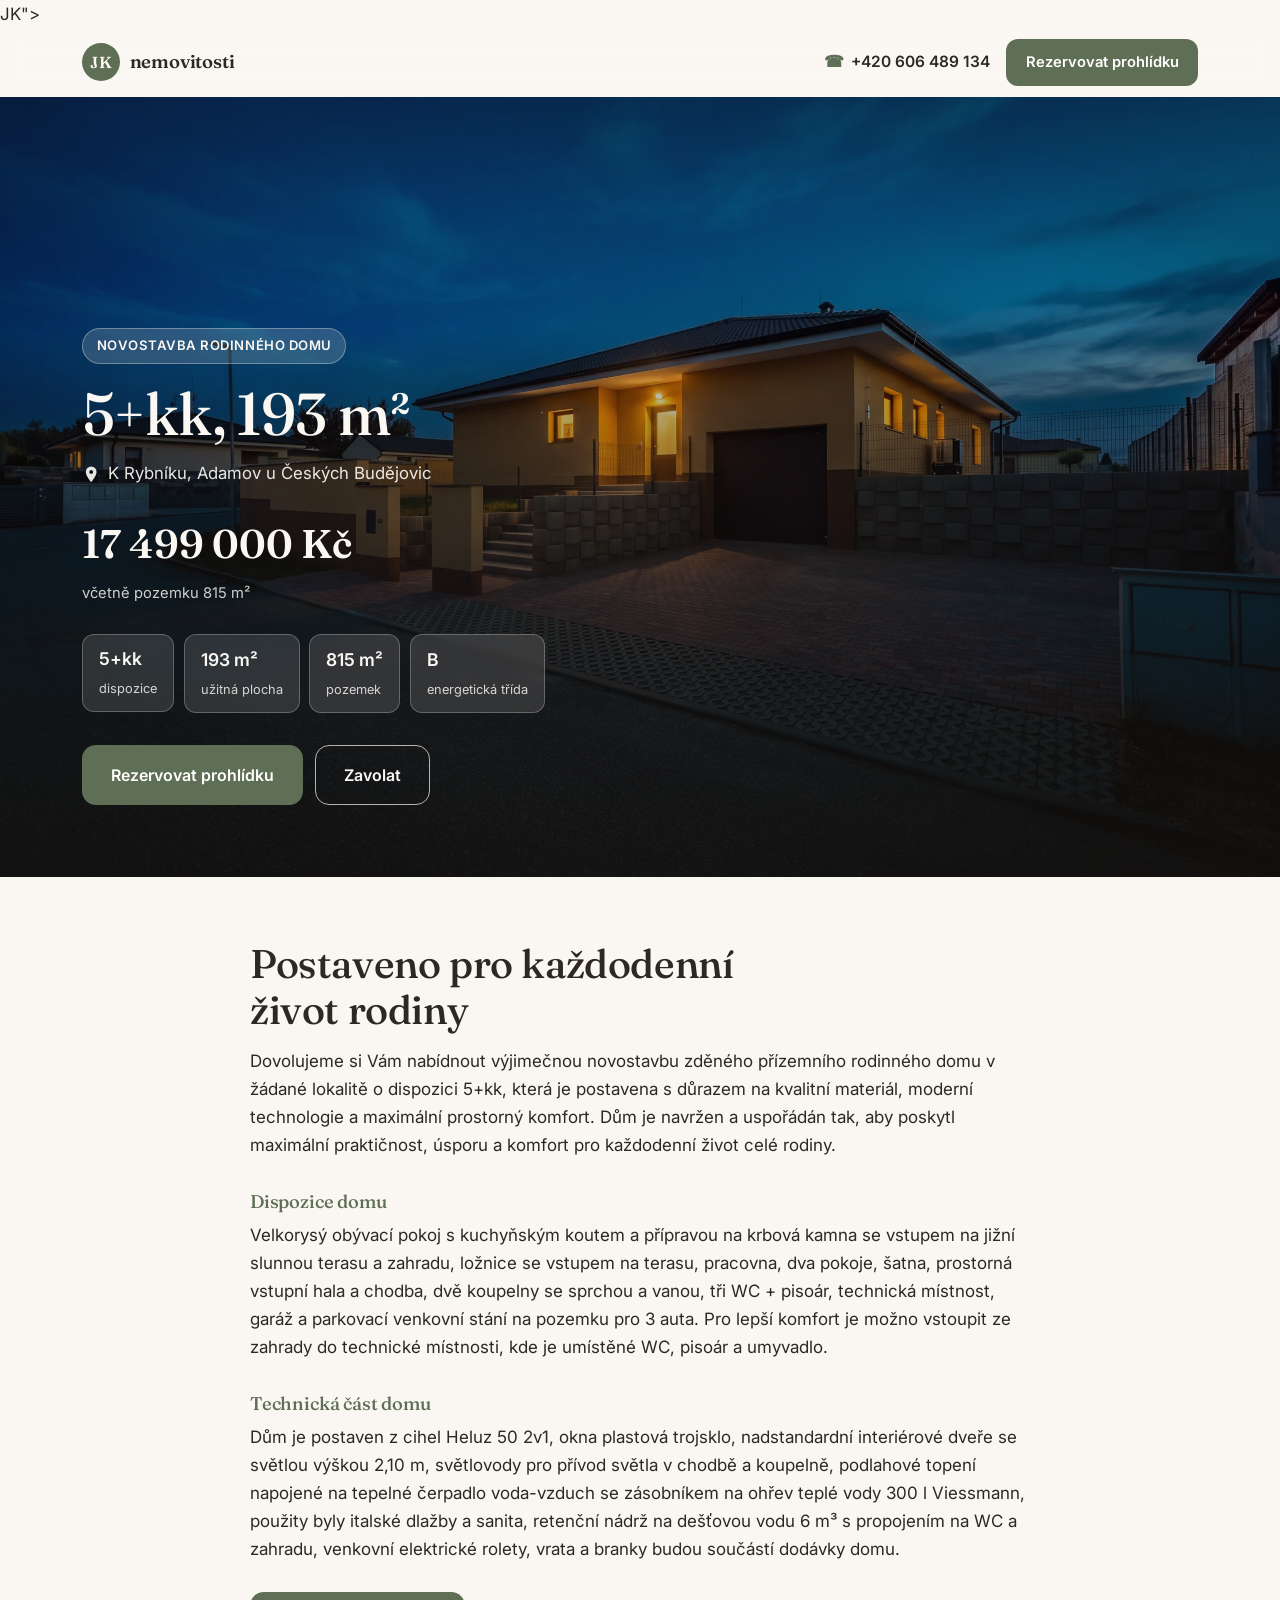
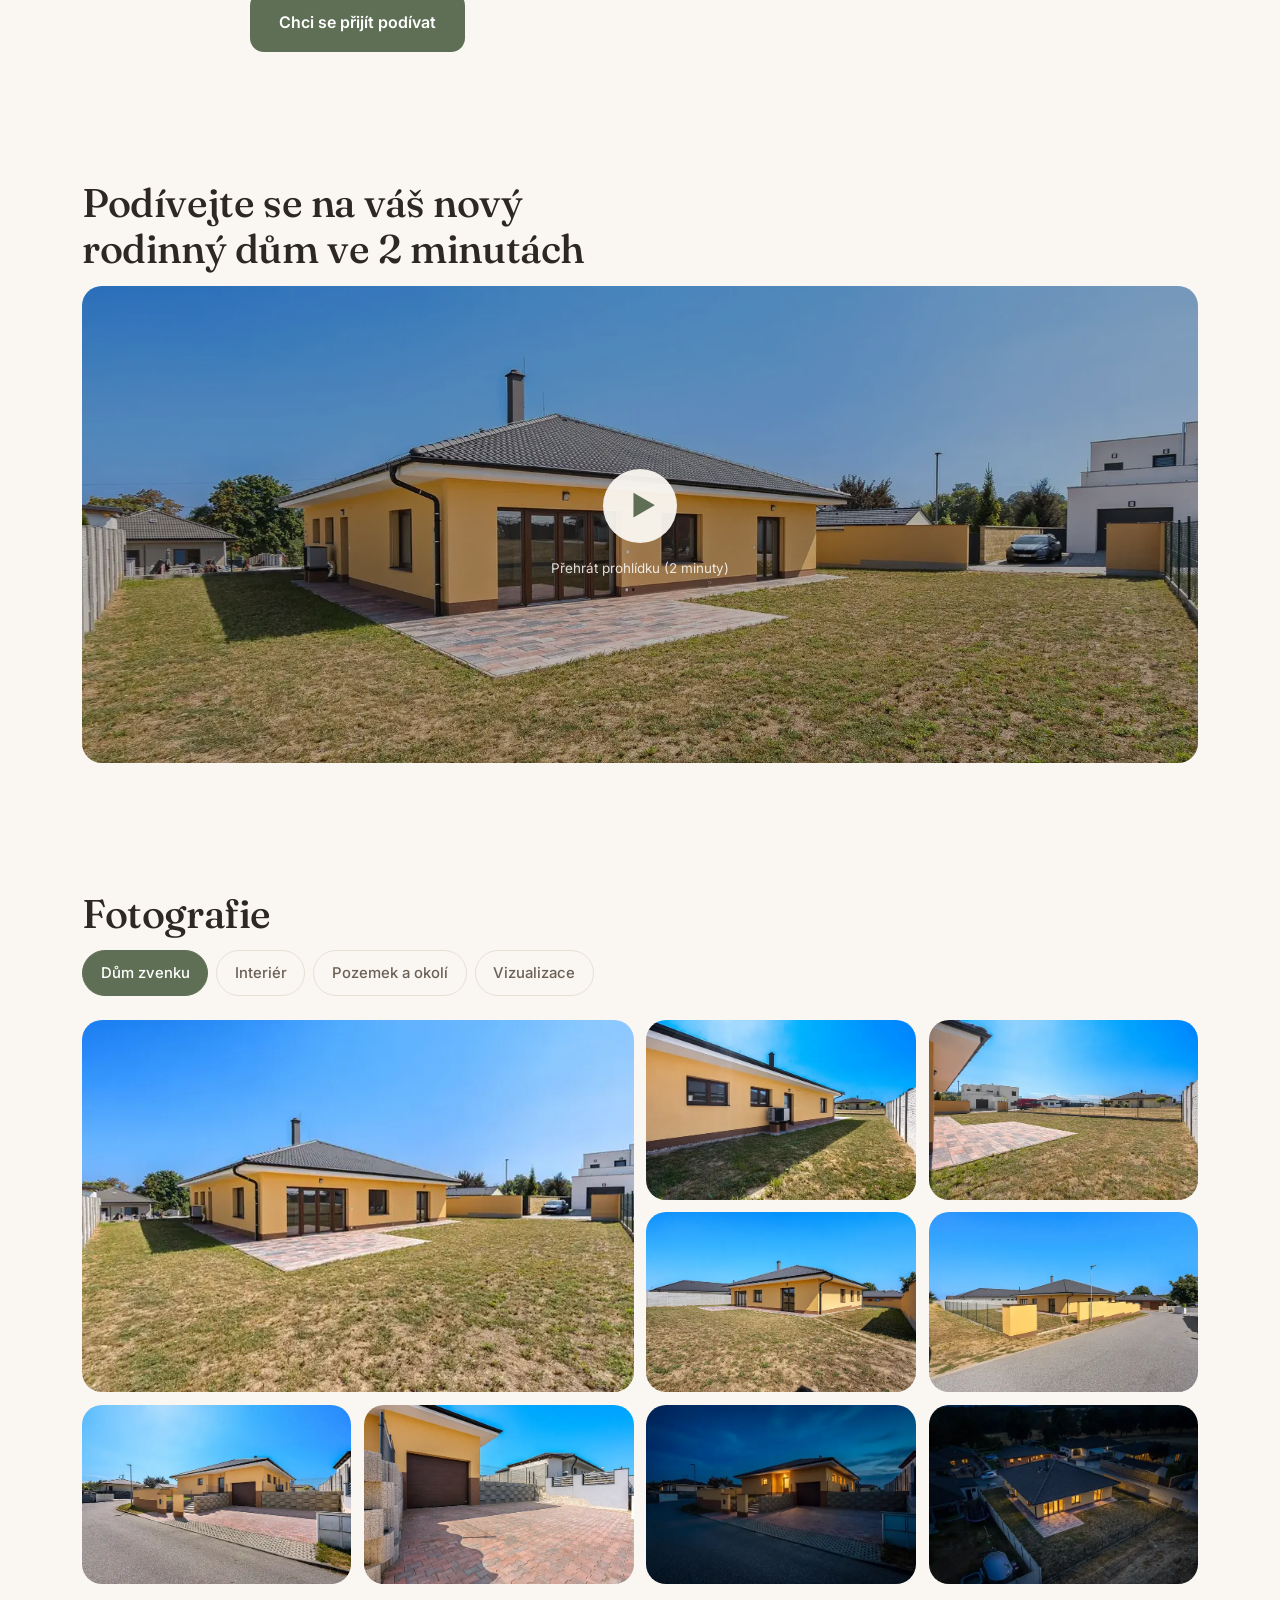
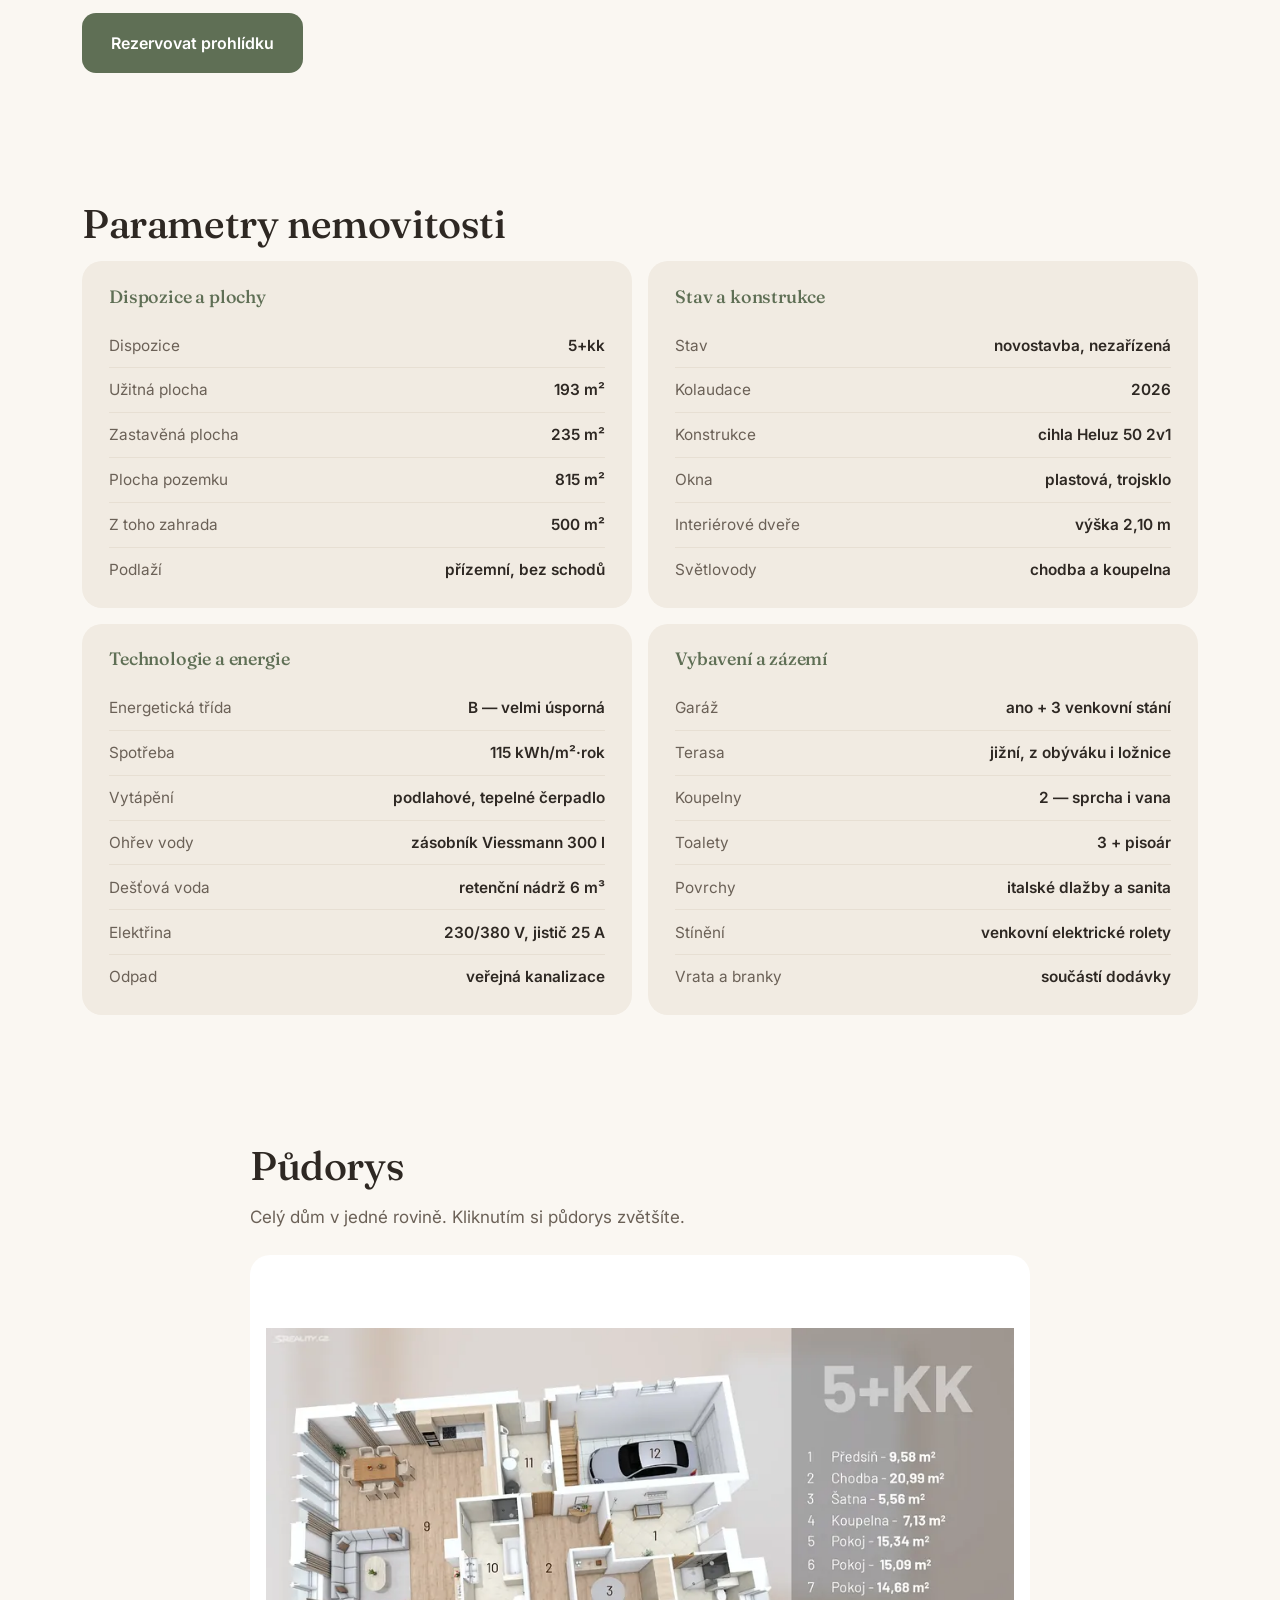
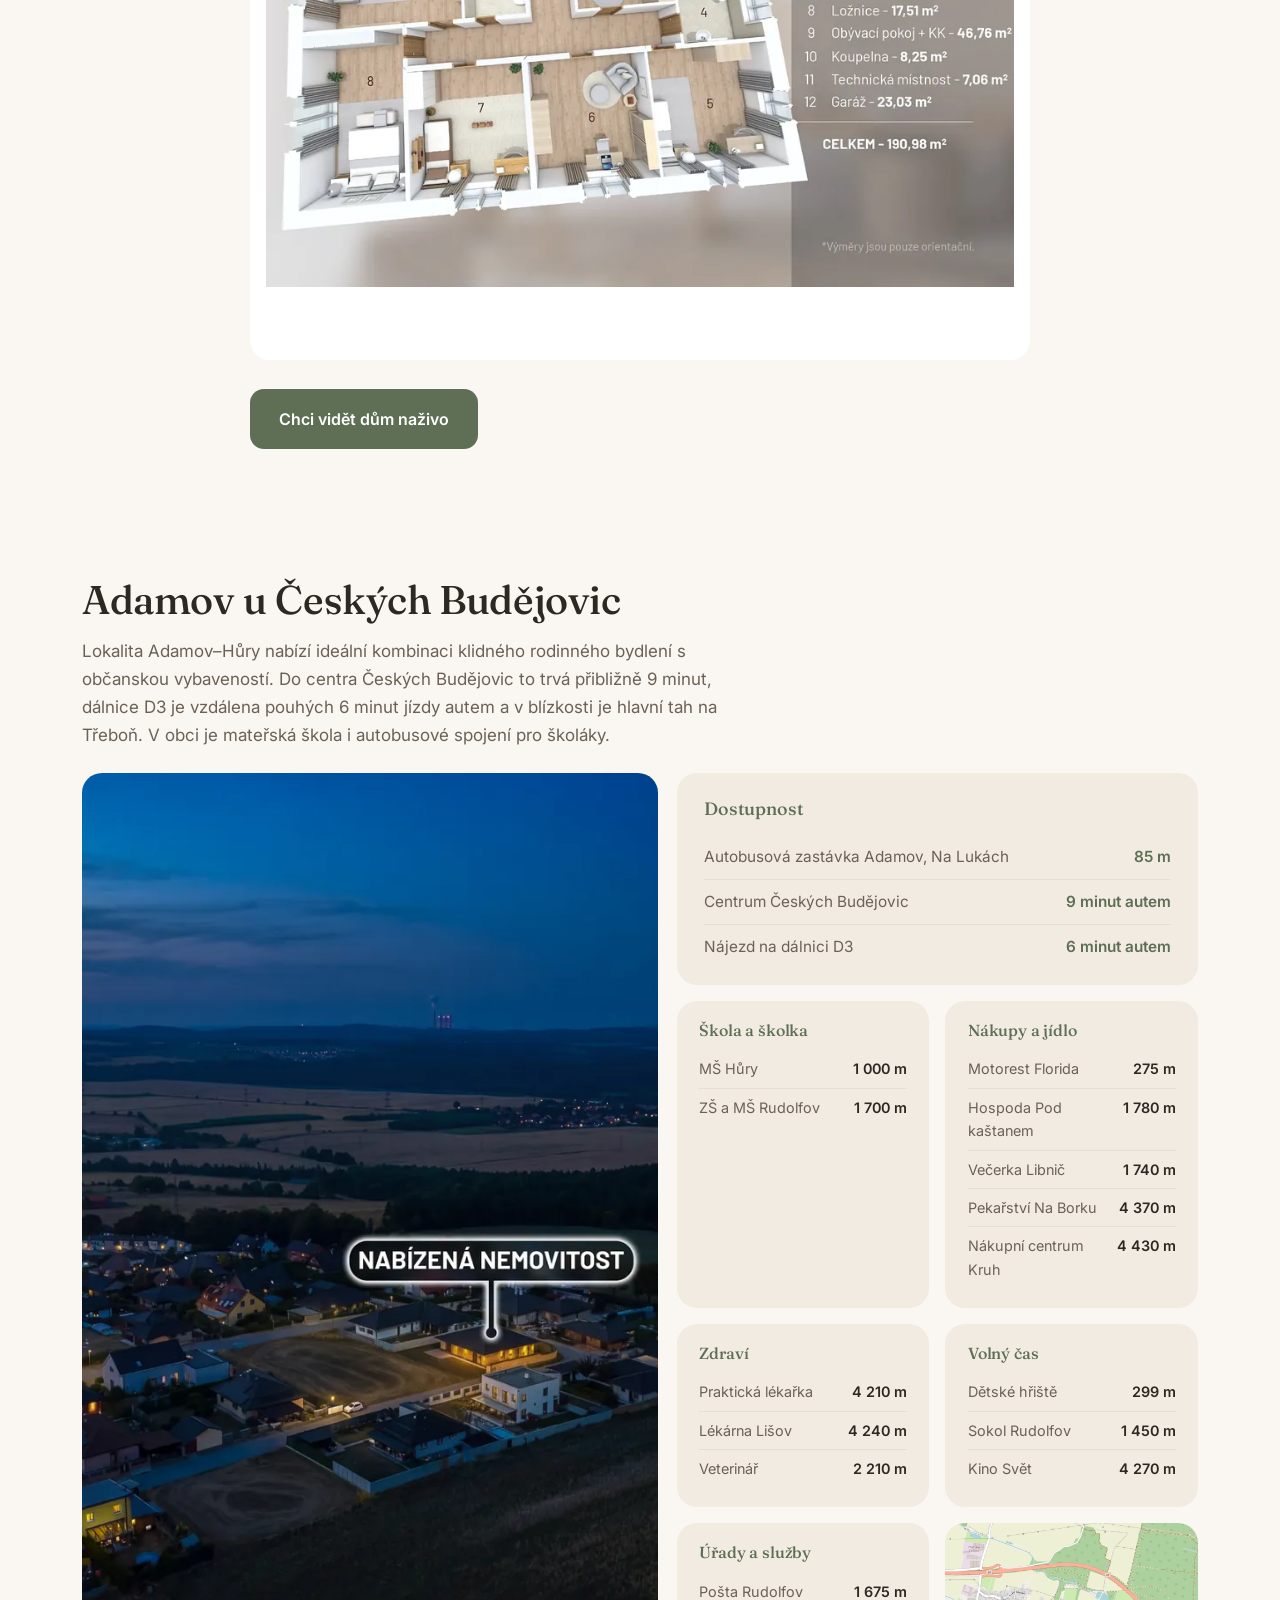
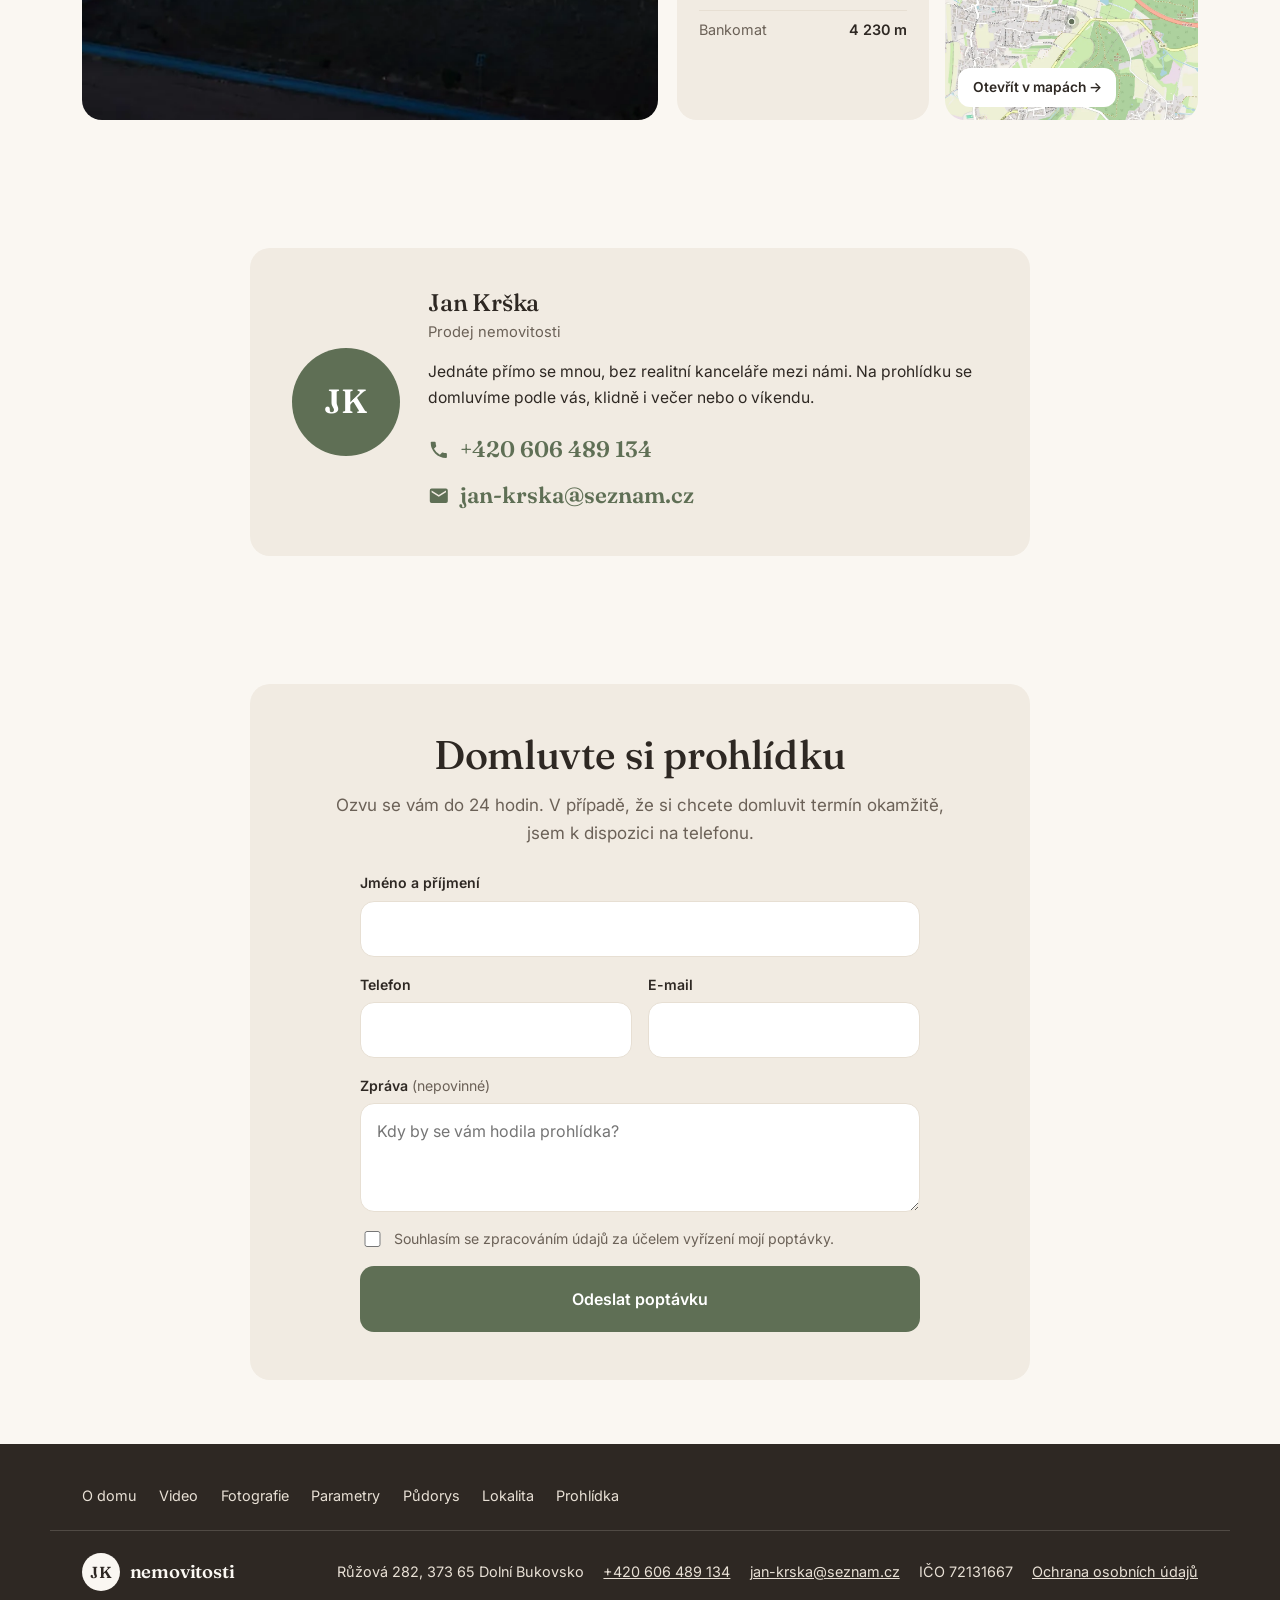
==== index.html @ dd2df8ac "add SEO basics: robots, sitemap, meta tags, structured data - robots.txt and generated sitemap.xml (" ====
<!DOCTYPE html>
<html lang="cs">
<head>
<meta charset="utf-8">
<meta name="viewport" content="width=device-width, initial-scale=1">
<title>Novostavba 5+kk, 193 m² — Adamov u Českých Budějovic</title>
<meta name="description" content="Přízemní zděná novostavba 5+kk, 193 m², pozemek 815 m² s garáží a jižní terasou v Adamově u Českých Budějovic. Energetická třída B, cena 17 499 000 Kč.">
<link rel="canonical" href="https://jan-krska-adamov.vercel.app/">

<meta property="og:type" content="website">
<meta property="og:url" content="https://jan-krska-adamov.vercel.app/">
<meta property="og:title" content="Novostavba 5+kk, 193 m² — Adamov u Českých Budějovic">
<meta property="og:description" content="Přízemní zděná novostavba 5+kk, 193 m², pozemek 815 m² s garáží a jižní terasou v Adamově u Českých Budějovic. Energetická třída B, cena 17 499 000 Kč.">
<meta property="og:image" content="https://jan-krska-adamov.vercel.app/assets/dum-adamov-5kk-nahled-sdileni.jpg">
<meta property="og:image:width" content="1200">
<meta property="og:image:height" content="630">
<meta property="og:image:alt" content="Osvětlená novostavba přízemního rodinného domu v Adamově za soumraku">
<meta property="og:site_name" content="JK nemovitosti">
<meta property="og:locale" content="cs_CZ">

<meta name="twitter:card" content="summary_large_image">
<meta name="twitter:title" content="Novostavba 5+kk, 193 m² — Adamov u Českých Budějovic">
<meta name="twitter:description" content="Přízemní zděná novostavba 5+kk, 193 m², pozemek 815 m² s garáží a jižní terasou v Adamově u Českých Budějovic. Energetická třída B, cena 17 499 000 Kč.">
<meta name="twitter:image" content="https://jan-krska-adamov.vercel.app/assets/dum-adamov-5kk-nahled-sdileni.jpg">
<meta name="twitter:image:alt" content="Osvětlená novostavba přízemního rodinného domu v Adamově za soumraku">

<meta name="theme-color" content="#5F6F55">

<link rel="preconnect" href="https://fonts.googleapis.com">
<link rel="preconnect" href="https://fonts.gstatic.com" crossorigin>
<link href="https://fonts.googleapis.com/css2?family=Fraunces:opsz,wght@9..144,400;9..144,500;9..144,600&family=Inter:wght@400;500;600&display=swap" rel="stylesheet">
<link rel="stylesheet" href="css/style.css">
<link rel="preload" as="image" href="assets/fotky/dum-adamov-5kk-hero.webp" fetchpriority="high">
<link rel="icon" href="data:image/svg+xml,<svg xmlns='http://www.w3.org/2000/svg' viewBox='0 0 100 100'><circle cx='50' cy='50' r='50' fill='%235F6F55'/><text x='50' y='68' text-anchor='middle' font-family='Georgia,serif' font-weight='600' font-size='46' fill='%23FAF7F2'>JK</text></svg>">
<link rel="apple-touch-icon" href="assets/apple-touch-icon.png">

<script type="application/ld+json">
{
  "@context": "https://schema.org",
  "@graph": [
    {
      "@type": "Organization",
      "@id": "https://jan-krska-adamov.vercel.app/#organizace",
      "name": "JK nemovitosti",
      "url": "https://jan-krska-adamov.vercel.app/",
      "telephone": "+420606489134",
      "email": "jan-krska@seznam.cz",
      "identifier": "72131667",
      "founder": { "@type": "Person", "name": "Jan Krška" },
      "address": {
        "@type": "PostalAddress",
        "streetAddress": "Růžová 282",
        "postalCode": "373 65",
        "addressLocality": "Dolní Bukovsko",
        "addressCountry": "CZ"
      }
    },
    {
      "@type": "WebSite",
      "@id": "https://jan-krska-adamov.vercel.app/#web",
      "name": "JK nemovitosti",
      "url": "https://jan-krska-adamov.vercel.app/",
      "inLanguage": "cs",
      "publisher": { "@id": "https://jan-krska-adamov.vercel.app/#organizace" }
    },
    {
      "@type": "RealEstateListing",
      "@id": "https://jan-krska-adamov.vercel.app/#nabidka",
      "url": "https://jan-krska-adamov.vercel.app/",
      "name": "Novostavba rodinného domu 5+kk, 193 m², Adamov u Českých Budějovic",
      "description": "Přízemní zděná novostavba 5+kk s garáží, jižní terasou a pozemkem 815 m². Energetická třída B, kolaudace 2026.",
      "datePosted": "2026-08-27",
      "inLanguage": "cs",
      "image": "https://jan-krska-adamov.vercel.app/assets/dum-adamov-5kk-nahled-sdileni.jpg",
      "provider": { "@id": "https://jan-krska-adamov.vercel.app/#organizace" },
      "offers": {
        "@type": "Offer",
        "price": "17499000",
        "priceCurrency": "CZK",
        "availability": "https://schema.org/InStock",
        "seller": { "@id": "https://jan-krska-adamov.vercel.app/#organizace" }
      },
      "about": {
        "@type": "SingleFamilyResidence",
        "name": "Novostavba rodinného domu 5+kk",
        "numberOfRooms": 5,
        "numberOfBathroomsTotal": 2,
        "numberOfFullBathrooms": 2,
        "yearBuilt": "2026",
        "floorSize": { "@type": "QuantitativeValue", "value": 193, "unitCode": "MTK" },
        "lotSize": { "@type": "QuantitativeValue", "value": 815, "unitCode": "MTK" },
        "address": {
          "@type": "PostalAddress",
          "streetAddress": "K Rybníku",
          "addressLocality": "Adamov",
          "addressRegion": "Jihočeský kraj",
          "addressCountry": "CZ"
        },
        "geo": { "@type": "GeoCoordinates", "latitude": 49.00504, "longitude": 14.55418 },
        "amenityFeature": [
          { "@type": "LocationFeatureSpecification", "name": "Garáž", "value": true },
          { "@type": "LocationFeatureSpecification", "name": "Terasa", "value": true },
          { "@type": "LocationFeatureSpecification", "name": "Tepelné čerpadlo", "value": true }
        ]
      }
    }
  ]
}
</script>
<circle cx='50' cy='50' r='50' fill='%235F6F55'/><text x='50' y='68' text-anchor='middle' font-family='Georgia,serif' font-weight='600' font-size='46' fill='%23FAF7F2'>JK</text></svg>">
</head>

<body>

<!-- ============ HLAVIČKA ============ -->
<header class="hlavicka" id="hlavicka">
  <div class="obal hlavicka__obal">
    <span class="znacka" data-znacka></span>
    <nav class="hlavicka__akce">
      <a class="tel-odkaz" data-tel-href><span class="tel-odkaz__ikona" aria-hidden="true">☎</span><span data-tel-text></span></a>
      <a class="tlacitko tlacitko--hlavni tlacitko--male" href="#poptavka">Rezervovat prohlídku</a>
    </nav>
  </div>
</header>

<main>

<!-- ============ ÚVODNÍ BLOK ============ -->
<section class="hero">
  <img class="hero__foto" src="assets/fotky/dum-adamov-5kk-hero.webp" alt="" width="2400" height="1610" fetchpriority="high" decoding="async">
  <div class="hero__zaves"></div>
  <div class="obal hero__obsah">
    <p class="hero__stitek" data-hero-typ></p>
    <h1 class="hero__nadpis"><span data-hero-nadpis></span></h1>
    <p class="hero__lokalita">
      <svg class="hero__spendlik" viewBox="0 0 24 24" aria-hidden="true">
        <path fill="currentColor" d="M12 2a7 7 0 00-7 7c0 5.2 6.3 12.4 6.6 12.7a.5.5 0 00.8 0C12.7 21.4 19 14.2 19 9a7 7 0 00-7-7zm0 9.5A2.5 2.5 0 1112 6.5a2.5 2.5 0 010 5z"/>
      </svg>
      <span data-hero-lokalita></span>
    </p>
    <p class="hero__cena"><span data-hero-cena></span><small data-hero-cena-pozn></small></p>
    <ul class="hero__body" data-hero-zvyrazneni></ul>
    <div class="hero__tlacitka">
      <a class="tlacitko tlacitko--hlavni" href="#poptavka">Rezervovat prohlídku</a>
      <a class="tlacitko tlacitko--obrys" data-tel-href>Zavolat</a>
    </div>
  </div>
</section>

<!-- ============ ÚVODNÍ TEXT ============ -->
<section class="sekce sekce--uzka" id="o-domu">
  <h2 class="nadpis" data-uvod-nadpis></h2>
  <div class="text" data-uvod-text></div>
  <div class="vyzva"><a class="tlacitko tlacitko--hlavni" href="#poptavka">Chci se přijít podívat</a></div>
</section>

<!-- ============ VIDEO ============ -->
<section class="sekce" id="video">
  <h2 class="nadpis" data-video-nadpis></h2>
  <p class="podnadpis" data-video-popis></p>
  <div class="video" data-video></div>
</section>

<!-- ============ GALERIE ============ -->
<section class="sekce" id="galerie">
  <h2 class="nadpis">Fotografie</h2>
  <div class="zalozky" role="tablist" data-zalozky></div>
  <p class="upozorneni" data-galerie-upozorneni hidden></p>
  <div class="mrizka" data-mrizka></div>
  <div class="vyzva"><a class="tlacitko tlacitko--hlavni" href="#poptavka">Rezervovat prohlídku</a></div>
</section>

<!-- ============ PARAMETRY ============ -->
<section class="sekce" id="parametry">
  <h2 class="nadpis">Parametry nemovitosti</h2>
  <div class="parametry" data-parametry></div>
</section>

<!-- ============ PŮDORYS ============ -->
<section class="sekce sekce--uzka" id="pudorys">
  <h2 class="nadpis">Půdorys</h2>
  <p class="podnadpis" data-pudorys-popis></p>
  <div data-pudorys></div>
  <div class="vyzva"><a class="tlacitko tlacitko--hlavni" href="#poptavka">Chci vidět dům naživo</a></div>
</section>

<!-- ============ LOKALITA ============ -->
<section class="sekce" id="lokalita">
  <h2 class="nadpis" data-lokalita-nadpis></h2>
  <p class="podnadpis" data-lokalita-uvod></p>
  <div class="lokalita">
    <div class="lokalita__mapa" data-lokalita-mapa></div>
    <div class="lokalita__data">
      <div class="karta karta--doprava">
        <h3 class="karta__nadpis">Dostupnost</h3>
        <ul class="seznam" data-lokalita-doprava></ul>
      </div>
      <div class="vybavenost" data-lokalita-vybavenost></div>
    </div>
  </div>
</section>

<!-- ============ KONTAKT ============ -->
<section class="sekce sekce--uzka" id="kontakt">
  <div class="makler" data-makler></div>
</section>

<!-- ============ FORMULÁŘ ============ -->
<section class="sekce sekce--uzka" id="poptavka">
  <div class="poptavka">
    <h2 class="nadpis nadpis--stred" data-form-nadpis></h2>
    <p class="podnadpis podnadpis--stred" data-form-podnadpis></p>

    <form class="formular" data-formular novalidate>
      <div class="pole">
        <label for="f-jmeno">Jméno a příjmení</label>
        <input id="f-jmeno" name="jmeno" type="text" autocomplete="name" required>
      </div>
      <div class="pole pole--pul">
        <label for="f-telefon">Telefon</label>
        <input id="f-telefon" name="telefon" type="tel" autocomplete="tel" inputmode="tel" required>
      </div>
      <div class="pole pole--pul">
        <label for="f-email">E-mail</label>
        <input id="f-email" name="email" type="email" autocomplete="email" required>
      </div>
      <div class="pole">
        <label for="f-zprava">Zpráva <span class="volitelne">(nepovinné)</span></label>
        <textarea id="f-zprava" name="zprava" rows="3" placeholder="Kdy by se vám hodila prohlídka?"></textarea>
      </div>

      <!-- Past na roboty: člověk tohle pole nevidí, robot ho vyplní a odeslání se zahodí. -->
      <div class="past" aria-hidden="true">
        <label for="f-web">Webová stránka</label>
        <input id="f-web" name="web" type="text" tabindex="-1" autocomplete="off">
      </div>

      <label class="souhlas">
        <input type="checkbox" name="souhlas" required>
        <span data-form-souhlas></span>
      </label>

      <button class="tlacitko tlacitko--hlavni tlacitko--siroke" type="submit" data-odeslat>
        Odeslat poptávku
      </button>

      <p class="hlaska" data-hlaska role="status" aria-live="polite" hidden></p>
    </form>
  </div>
</section>

</main>

<!-- ============ PATIČKA ============ -->
<footer class="paticka">
  <nav class="paticka__odkazy obal" aria-label="Sekce stránky">
    <a href="#o-domu">O domu</a>
    <a href="#video">Video</a>
    <a href="#galerie">Fotografie</a>
    <a href="#parametry">Parametry</a>
    <a href="#pudorys">Půdorys</a>
    <a href="#lokalita">Lokalita</a>
    <a href="#poptavka">Prohlídka</a>
  </nav>
  <div class="obal paticka__obal" data-paticka></div>
</footer>

<!-- ============ MOBILNÍ LIŠTA ============ -->
<div class="lista" data-lista>
  <a class="lista__tlacitko lista__tlacitko--obrys" data-tel-href>Zavolat</a>
  <a class="lista__tlacitko lista__tlacitko--hlavni" href="#poptavka">Prohlídka</a>
</div>

<!-- ============ ZVĚTŠENÍ OBRÁZKU ============ -->
<div class="lupa" data-lupa hidden>
  <button class="lupa__zavrit" data-lupa-zavrit aria-label="Zavřít">✕</button>
  <button class="lupa__sip lupa__sip--vlevo" data-lupa-vlevo aria-label="Předchozí">‹</button>
  <button class="lupa__sip lupa__sip--vpravo" data-lupa-vpravo aria-label="Další">›</button>
  <figure class="lupa__ram">
    <img data-lupa-obrazek alt="">
    <figcaption data-lupa-popis></figcaption>
  </figure>
</div>

<!-- ============ LIŠTA SE SOUHLASEM ============ -->
<div class="cookies" data-cookies hidden>
  <p>
    Na stránce používáme měřicí nástroje, abychom věděli, jestli reklama dává smysl.
    Bez vašeho souhlasu se nespustí.
  </p>
  <div class="cookies__tlacitka">
    <button class="tlacitko tlacitko--obrys tlacitko--male" data-cookies-odmitnout>Odmítnout</button>
    <button class="tlacitko tlacitko--hlavni tlacitko--male" data-cookies-prijmout>Souhlasím</button>
  </div>
</div>

<script src="data/rozmery.js"></script>
<script src="data/nemovitost.js"></script>
<script src="js/main.js"></script>
</body>
</html>
---- css/style.css ----
/* =========================================================
   Krška nemovitosti — styly
   Paleta vychází z fotek domu: krémová, greige, espresso,
   šalvějová zeleň a dub.
   ========================================================= */

:root {
  --pozadi:    #FAF7F2;
  --karty:     #F1EBE2;
  --karty-tmy: #E7DFD3;
  --text:      #2E2823;
  --text-tlum: #6B6157;
  --akcent:    #5F6F55;
  --akcent-tm: #4C5A44;
  --dub:       #B08D6A;
  --bila:      #FFFFFF;

  --r-karta:   20px;
  --r-tlacitko:14px;
  --r-male:    12px;

  --sirka:     1180px;
  --sirka-uzka: 780px;

  --sekce-y:   clamp(2.4rem, 5vw, 4.2rem);
}

* { box-sizing: border-box; }

/* Rolování na formulář si řídí js/main.js. Vlastnost scroll-behavior: smooth
   se tu záměrně nepoužívá — prohlížeč animaci přeruší, jakmile se během ní
   doloží obrázek, a tlačítko pak nikam neskočí. */
@media (prefers-reduced-motion: reduce) {
  *, *::before, *::after { animation-duration: .01ms !important; transition-duration: .01ms !important; }
}

body {
  margin: 0;
  background: var(--pozadi);
  color: var(--text);
  font-family: 'Inter', -apple-system, BlinkMacSystemFont, 'Segoe UI', sans-serif;
  font-size: 17px;
  line-height: 1.65;
  -webkit-font-smoothing: antialiased;
  /* místo pro mobilní lištu, ať nepřekrývá patičku */
  padding-bottom: env(safe-area-inset-bottom);
}

img { max-width: 100%; display: block; }

h1, h2, h3 {
  font-family: 'Fraunces', Georgia, 'Times New Roman', serif;
  font-weight: 500;
  line-height: 1.15;
  letter-spacing: -0.01em;
  margin: 0;
}

a { color: inherit; }

.obal { width: 100%; max-width: var(--sirka); margin-inline: auto; padding-inline: clamp(1.1rem, 4vw, 2rem); }

/* ---------- Tlačítka ---------- */
.tlacitko {
  display: inline-flex;
  align-items: center;
  justify-content: center;
  gap: .5rem;
  padding: 1rem 1.75rem;
  border: 1.5px solid transparent;
  border-radius: var(--r-tlacitko);
  font: inherit;
  font-weight: 600;
  font-size: 1rem;
  text-decoration: none;
  cursor: pointer;
  transition: background-color .18s ease, color .18s ease, transform .12s ease;
}
.tlacitko:active { transform: translateY(1px); }
.tlacitko--hlavni { background: var(--akcent); color: var(--bila); }
.tlacitko--hlavni:hover { background: var(--akcent-tm); }
.tlacitko--obrys { background: transparent; color: var(--text); border-color: var(--text); }
.tlacitko--obrys:hover { background: var(--text); color: var(--pozadi); }
.tlacitko--male { padding: .65rem 1.15rem; font-size: .92rem; border-radius: var(--r-male); }
.tlacitko--siroke { width: 100%; padding-block: 1.15rem; }

:where(a, button, input, textarea, [tabindex]):focus-visible {
  outline: 3px solid var(--dub);
  outline-offset: 3px;
}

/* ---------- Hlavička ---------- */
.hlavicka {
  position: sticky;
  top: 0;
  z-index: 60;
  background: color-mix(in srgb, var(--pozadi) 88%, transparent);
  backdrop-filter: blur(12px);
  border-bottom: 1px solid transparent;
  transition: border-color .2s ease;
}
.hlavicka--posunuta { border-bottom-color: var(--karty-tmy); }
.hlavicka__obal { display: flex; align-items: center; justify-content: space-between; gap: 1rem; min-height: 68px; }
.znacka { display: inline-flex; }

/* ---------- Logo ---------- */
.logo { display: inline-flex; align-items: center; gap: .6rem; text-decoration: none; color: inherit; }
.logo__znak {
  width: 38px; height: 38px; flex: 0 0 auto;
  border-radius: 50%;
  background: var(--akcent); color: var(--pozadi);
  display: grid; place-items: center;
  font-family: 'Fraunces', Georgia, serif; font-size: 1rem; font-weight: 600;
  letter-spacing: .02em; padding-left: .02em;
}
.logo__nazev {
  font-family: 'Fraunces', Georgia, serif; font-size: 1.16rem; font-weight: 600;
  letter-spacing: -0.01em; white-space: nowrap;
}
.logo--svetle .logo__znak { background: var(--pozadi); color: var(--text); }
.logo--svetle .logo__nazev { color: #FBF8F3; }
@media (max-width: 420px) {
  .logo__znak { width: 32px; height: 32px; font-size: .88rem; }
  .logo__nazev { font-size: 1rem; }
}
.hlavicka__akce { display: flex; align-items: center; gap: 1rem; }

.tel-odkaz {
  display: inline-flex; align-items: center; gap: .45rem;
  font-weight: 600; font-size: .97rem; text-decoration: none;
  white-space: nowrap;
}
.tel-odkaz:hover { color: var(--akcent); }
.tel-odkaz__ikona { color: var(--akcent); }

@media (max-width: 720px) {
  .hlavicka__akce .tlacitko { display: none; }
}

/* ---------- Úvodní blok ---------- */
.hero { position: relative; isolation: isolate; min-height: min(88vh, 780px); display: flex; align-items: flex-end; }
.hero__foto { position: absolute; inset: 0; width: 100%; height: 100%; object-fit: cover; z-index: -2; }
.hero__zaves {
  position: absolute; inset: 0; z-index: -1;
  background: linear-gradient(to top, rgba(20,17,14,.86) 0%, rgba(20,17,14,.62) 38%, rgba(20,17,14,.18) 70%, rgba(20,17,14,.35) 100%);
}
.hero__obsah { color: #FBF8F3; padding-block: clamp(2.5rem, 6vw, 4.5rem); }
.hero__stitek {
  display: inline-block; margin: 0 0 1rem;
  padding: .38rem .85rem;
  background: rgba(251,248,243,.16);
  border: 1px solid rgba(251,248,243,.32);
  border-radius: 999px;
  font-size: .82rem; font-weight: 600; letter-spacing: .04em; text-transform: uppercase;
}
.hero__nadpis { font-size: clamp(2.1rem, 5.4vw, 3.7rem); max-width: 17ch; margin-bottom: .8rem; }
.hero__lokalita { display: flex; align-items: center; gap: .45rem; margin: 0 0 1.4rem; font-size: 1.05rem; opacity: .92; }
.hero__spendlik { width: 1.15rem; height: 1.15rem; flex: 0 0 auto; }
.hero__cena { margin: 0 0 1.8rem; font-family: 'Fraunces', Georgia, serif; font-size: clamp(1.7rem, 4vw, 2.5rem); font-weight: 600; }
.hero__cena small { display: block; font-family: 'Inter', sans-serif; font-size: .92rem; font-weight: 400; opacity: .82; margin-top: .3rem; }

.hero__body { display: flex; flex-wrap: wrap; gap: .6rem; list-style: none; margin: 0 0 2rem; padding: 0; }
.hero__body li {
  background: rgba(251,248,243,.13);
  border: 1px solid rgba(251,248,243,.26);
  border-radius: var(--r-male);
  padding: .6rem 1rem;
  backdrop-filter: blur(4px);
}
.hero__body strong { display: block; font-size: 1.1rem; font-weight: 600; }
.hero__body span { font-size: .8rem; opacity: .82; }

.hero__tlacitka { display: flex; flex-wrap: wrap; gap: .75rem; }
.hero .tlacitko--obrys { color: #FBF8F3; border-color: rgba(251,248,243,.7); }
.hero .tlacitko--obrys:hover { background: #FBF8F3; color: var(--text); }

@media (max-width: 720px) {
  .hero { min-height: 82vh; }
  .hero__tlacitka { display: none; }  /* na mobilu je místo nich spodní lišta */
}

/* ---------- Sekce ---------- */
.sekce { width: 100%; max-width: var(--sirka); margin-inline: auto; padding: var(--sekce-y) clamp(1.1rem, 4vw, 2rem); }
.sekce--uzka { max-width: calc(var(--sirka-uzka) + 4rem); }

.nadpis { font-size: clamp(1.7rem, 3.6vw, 2.5rem); margin-bottom: .85rem; max-width: 22ch; }
.nadpis--stred { max-width: none; text-align: center; }
.podnadpis { color: var(--text-tlum); margin: 0 0 1.5rem; max-width: 58ch; }
.podnadpis--stred { margin-inline: auto; text-align: center; }
.podnadpis[hidden] { display: none; }

.text p { margin: 0 0 1.3rem; }
.text__mezinadpis { font-size: 1.15rem; color: var(--akcent); margin: 2rem 0 .55rem; }
.text p:last-child { margin-bottom: 0; }

.vyzva { margin-top: 1.8rem; }

/* ---------- Video ---------- */
.video { position: relative; border-radius: var(--r-karta); overflow: hidden; background: var(--karty-tmy); aspect-ratio: 1920 / 820; }
.video video, .video img { width: 100%; height: 100%; object-fit: cover; }
.video__spustit {
  position: absolute; inset: 0;
  display: flex; flex-direction: column; align-items: center; justify-content: center; gap: .9rem;
  border: 0; background: rgba(20,17,14,.28); color: #FBF8F3;
  font: inherit; font-weight: 600; cursor: pointer;
  transition: background-color .2s ease;
}
.video__spustit:hover { background: rgba(20,17,14,.42); }
.video__sipka {
  width: 74px; height: 74px; border-radius: 50%;
  background: rgba(251,248,243,.94); color: var(--akcent);
  display: grid; place-items: center; font-size: 1.7rem; padding-left: .28em;
}
.video__vaha { font-size: .84rem; font-weight: 400; opacity: .88; }

/* ---------- Galerie ---------- */
.zalozky { display: flex; flex-wrap: wrap; gap: .5rem; margin-bottom: 1.5rem; }
.zalozka {
  padding: .6rem 1.1rem;
  border: 1.5px solid var(--karty-tmy);
  border-radius: 999px;
  background: transparent; color: var(--text-tlum);
  font: inherit; font-size: .93rem; font-weight: 500; cursor: pointer;
  transition: all .16s ease;
}
.zalozka:hover { border-color: var(--dub); color: var(--text); }
.zalozka[aria-selected="true"] { background: var(--akcent); border-color: var(--akcent); color: var(--bila); }

.upozorneni {
  display: flex; gap: .6rem;
  background: var(--karty); border-left: 3px solid var(--dub);
  border-radius: var(--r-male);
  padding: .85rem 1.1rem; margin: 0 0 1.5rem;
  font-size: .93rem; color: var(--text-tlum);
  max-width: 62ch;
}
.upozorneni[hidden] { display: none; }

.mrizka { display: grid; grid-template-columns: repeat(auto-fill, minmax(260px, 1fr)); gap: .8rem; }
.dlazdice {
  border: 0; padding: 0; margin: 0; cursor: zoom-in;
  border-radius: var(--r-karta); overflow: hidden;
  background: var(--karty-tmy);
  aspect-ratio: 3 / 2;
  position: relative;
}
.dlazdice img { width: 100%; height: 100%; object-fit: cover; transition: transform .4s ease; }
.dlazdice:hover img { transform: scale(1.04); }
.dlazdice--vysoka { grid-column: span 2; grid-row: span 2; aspect-ratio: auto; }
@media (max-width: 620px) {
  .dlazdice--vysoka { grid-column: span 1; grid-row: span 1; aspect-ratio: 3 / 2; }
}

/* ---------- Parametry ---------- */
/* Čtyři karty ve dvou řadách po dvou, na mobilu pod sebou. */
.parametry { display: grid; grid-template-columns: repeat(2, minmax(0, 1fr)); gap: 1rem; }
@media (max-width: 720px) { .parametry { grid-template-columns: 1fr; } }
.karta { background: var(--karty); border-radius: var(--r-karta); padding: 1.6rem 1.7rem; }
.karta__nadpis { font-size: 1.12rem; margin-bottom: 1rem; color: var(--akcent); }
.seznam { list-style: none; margin: 0; padding: 0; }
.seznam li {
  display: flex; justify-content: space-between; align-items: baseline; gap: 1rem;
  padding: .58rem 0;
  border-bottom: 1px solid var(--karty-tmy);
  font-size: .96rem;
}
.seznam li:last-child { border-bottom: 0; padding-bottom: 0; }
.seznam dt, .seznam .klic { color: var(--text-tlum); }
.seznam .hodnota { font-weight: 600; text-align: right; white-space: nowrap; }

/* ---------- Půdorys ---------- */
.pudorys-ram {
  border: 0; padding: 1rem; margin: 0; width: 100%; cursor: zoom-in;
  background: var(--bila); border-radius: var(--r-karta);
}
.pudorys-ram img { width: 100%; aspect-ratio: 2200 / 1644; object-fit: contain; border-radius: var(--r-male); }

/* ---------- Lokalita ---------- */
.lokalita { display: grid; grid-template-columns: 1.05fr .95fr; gap: 1.2rem; align-items: stretch; }
@media (max-width: 900px) { .lokalita { grid-template-columns: 1fr; } }

.lokalita__mapa { position: relative; border-radius: var(--r-karta); overflow: hidden; }
.lokalita__mapa img { width: 100%; height: 100%; min-height: 340px; object-fit: cover; }
.lokalita__odkaz {
  position: absolute; left: 1rem; bottom: 1rem;
  background: var(--bila); color: var(--text);
  padding: .7rem 1.15rem; border-radius: var(--r-male);
  font-size: .92rem; font-weight: 600; text-decoration: none;
}
.lokalita__odkaz:hover { background: var(--akcent); color: var(--bila); }

.lokalita__data { display: grid; gap: 1rem; }
.karta--doprava .seznam .hodnota { color: var(--akcent); }
.vybavenost { display: grid; grid-template-columns: repeat(auto-fit, minmax(220px, 1fr)); gap: 1rem; }
.vybavenost .karta { padding: 1.25rem 1.4rem; }
.vybavenost .karta__nadpis { font-size: 1rem; margin-bottom: .7rem; }
.vybavenost .seznam li { font-size: .9rem; padding: .42rem 0; }

/* Mapa jako poslední dlaždice v mřížce vybavenosti. */
.mapka {
  position: relative; display: block; overflow: hidden;
  border-radius: var(--r-karta); min-height: 180px;
  text-decoration: none;
}
.mapka img { width: 100%; height: 100%; min-height: 180px; object-fit: cover; }
.mapka__popis {
  position: absolute; left: .8rem; bottom: .8rem;
  background: var(--bila); color: var(--text);
  padding: .5rem .9rem; border-radius: var(--r-male);
  font-size: .86rem; font-weight: 600;
}
.mapka:hover .mapka__popis { background: var(--akcent); color: var(--bila); }

/* ---------- Makléř ---------- */
.makler {
  display: flex; align-items: center; gap: 1.8rem; flex-wrap: wrap;
  background: var(--karty); border-radius: var(--r-karta);
  padding: clamp(1.6rem, 4vw, 2.6rem);
}
.makler__portret {
  width: 108px; height: 108px; flex: 0 0 auto;
  border-radius: 50%; overflow: hidden;
  background: var(--akcent); color: var(--bila);
  display: grid; place-items: center;
  font-family: 'Fraunces', Georgia, serif; font-size: 2.1rem; font-weight: 600;
}
.makler__portret img { width: 100%; height: 100%; object-fit: cover; }
.makler__text { flex: 1 1 260px; }
.makler__jmeno { font-size: 1.5rem; margin-bottom: .2rem; }
.makler__role { color: var(--text-tlum); font-size: .92rem; margin: 0 0 .9rem; }
.makler__popis { margin: 0 0 1.3rem; font-size: .98rem; }
.makler__kontakty { display: flex; flex-direction: column; align-items: flex-start; gap: .55rem; }
.makler__kontakt {
  display: inline-flex; align-items: center; gap: .65rem;
  font-family: 'Fraunces', Georgia, serif; font-size: 1.4rem; font-weight: 600;
  text-decoration: none; color: var(--akcent);
  word-break: break-word;
}
.makler__kontakt:hover { text-decoration: underline; }
.makler__ikona { width: 1.35rem; height: 1.35rem; flex: 0 0 auto; }
@media (max-width: 480px) { .makler__kontakt { font-size: 1.15rem; } }

/* ---------- Formulář ---------- */
.poptavka { background: var(--karty); border-radius: var(--r-karta); padding: clamp(1.6rem, 5vw, 3rem); }
.formular { display: grid; grid-template-columns: 1fr 1fr; gap: 1rem; max-width: 560px; margin-inline: auto; }
.pole { grid-column: 1 / -1; display: grid; gap: .4rem; }
.pole--pul { grid-column: span 1; }
@media (max-width: 560px) { .pole--pul { grid-column: 1 / -1; } }

.pole label { font-size: .88rem; font-weight: 600; }
.volitelne { font-weight: 400; color: var(--text-tlum); }
.pole input, .pole textarea {
  font: inherit; font-size: 1rem;
  padding: .85rem 1rem;
  border: 1.5px solid var(--karty-tmy);
  border-radius: var(--r-tlacitko);
  background: var(--bila);
  color: var(--text);
  width: 100%;
  resize: vertical;
}
.pole input:focus, .pole textarea:focus { border-color: var(--akcent); }
.pole input[aria-invalid="true"], .pole textarea[aria-invalid="true"] { border-color: #A6432F; }

.past { position: absolute; left: -9999px; width: 1px; height: 1px; overflow: hidden; }

.souhlas {
  grid-column: 1 / -1;
  display: flex; gap: .65rem; align-items: flex-start;
  font-size: .88rem; color: var(--text-tlum); line-height: 1.5;
  cursor: pointer;
}
.souhlas input { margin-top: .18rem; width: 1.05rem; height: 1.05rem; accent-color: var(--akcent); flex: 0 0 auto; }
.souhlas--chyba { color: #A6432F; }

.formular .tlacitko { grid-column: 1 / -1; }

.hlaska { grid-column: 1 / -1; margin: 0; padding: .9rem 1.1rem; border-radius: var(--r-male); font-size: .94rem; }
.hlaska--ok { background: color-mix(in srgb, var(--akcent) 14%, var(--bila)); color: var(--akcent-tm); }
.hlaska--chyba { background: #F6E3DE; color: #8E3826; }

/* ---------- Patička ---------- */
.paticka { background: var(--text); color: #E8E0D5; padding-block: 2.5rem; margin-bottom: 76px; }
@media (min-width: 721px) { .paticka { margin-bottom: 0; } }
.paticka__odkazy {
  display: flex; flex-wrap: wrap; gap: .35rem 1.4rem;
  padding-bottom: 1.4rem; margin-bottom: 1.4rem;
  border-bottom: 1px solid rgba(232,224,213,.18);
  font-size: .9rem;
}
.paticka__odkazy a { color: #C9C0B2; text-decoration: none; }
.paticka__odkazy a:hover { color: #FBF8F3; text-decoration: underline; }
.paticka__obal { display: flex; flex-wrap: wrap; gap: 1rem 2rem; justify-content: space-between; align-items: center; font-size: .9rem; }
.paticka a { color: #E8E0D5; }
.paticka__radek { display: flex; flex-wrap: wrap; gap: 1.2rem; align-items: center; }

/* ---------- Mobilní lišta ---------- */
.lista {
  position: fixed; left: 0; right: 0; bottom: 0; z-index: 70;
  display: none; gap: .6rem;
  padding: .7rem clamp(.8rem, 4vw, 1rem);
  padding-bottom: calc(.7rem + env(safe-area-inset-bottom));
  background: color-mix(in srgb, var(--pozadi) 94%, transparent);
  backdrop-filter: blur(12px);
  border-top: 1px solid var(--karty-tmy);
}
.lista__tlacitko {
  flex: 1; display: grid; place-items: center;
  padding: .95rem .5rem;
  border-radius: var(--r-tlacitko);
  font-weight: 600; font-size: .98rem; text-decoration: none;
}
.lista__tlacitko--hlavni { background: var(--akcent); color: var(--bila); }
.lista__tlacitko--obrys { border: 1.5px solid var(--text); color: var(--text); }
@media (max-width: 720px) { .lista { display: flex; } }

/* ---------- Zvětšení obrázku ---------- */
.lupa {
  position: fixed; inset: 0; z-index: 90;
  background: rgba(20,17,14,.94);
  display: grid; place-items: center;
  padding: clamp(1rem, 4vw, 3rem);
}
.lupa[hidden] { display: none; }
.lupa__ram { margin: 0; max-width: 100%; max-height: 100%; display: grid; gap: .9rem; justify-items: center; }
.lupa__ram img { max-width: 100%; max-height: 82vh; border-radius: var(--r-male); object-fit: contain; }
.lupa__ram figcaption { color: #E8E0D5; font-size: .92rem; text-align: center; }
.lupa__zavrit, .lupa__sip {
  position: absolute; z-index: 2;
  border: 0; background: rgba(251,248,243,.14); color: #FBF8F3;
  border-radius: 50%; cursor: pointer;
  display: grid; place-items: center;
  transition: background-color .16s ease;
}
.lupa__zavrit:hover, .lupa__sip:hover { background: rgba(251,248,243,.3); }
.lupa__zavrit { top: 1.1rem; right: 1.1rem; width: 46px; height: 46px; font-size: 1.1rem; }
.lupa__sip { top: 50%; transform: translateY(-50%); width: 52px; height: 52px; font-size: 2rem; line-height: 1; padding-bottom: .18em; }
.lupa__sip--vlevo { left: clamp(.5rem, 2vw, 1.5rem); }
.lupa__sip--vpravo { right: clamp(.5rem, 2vw, 1.5rem); }
@media (max-width: 620px) { .lupa__sip { width: 42px; height: 42px; font-size: 1.6rem; } }

/* ---------- Lišta se souhlasem ---------- */
.cookies {
  position: fixed; z-index: 80;
  left: clamp(.7rem, 3vw, 1.5rem);
  right: clamp(.7rem, 3vw, 1.5rem);
  bottom: clamp(.7rem, 3vw, 1.5rem);
  max-width: 520px;
  background: var(--bila);
  border: 1px solid var(--karty-tmy);
  border-radius: var(--r-karta);
  padding: 1.3rem 1.5rem;
  box-shadow: 0 12px 40px rgba(46,40,35,.16);
}
.cookies[hidden] { display: none; }
.cookies p { margin: 0 0 1rem; font-size: .92rem; color: var(--text-tlum); }
.cookies__tlacitka { display: flex; gap: .6rem; justify-content: flex-end; }
@media (max-width: 720px) { .cookies { bottom: calc(76px + env(safe-area-inset-bottom) + .7rem); } }
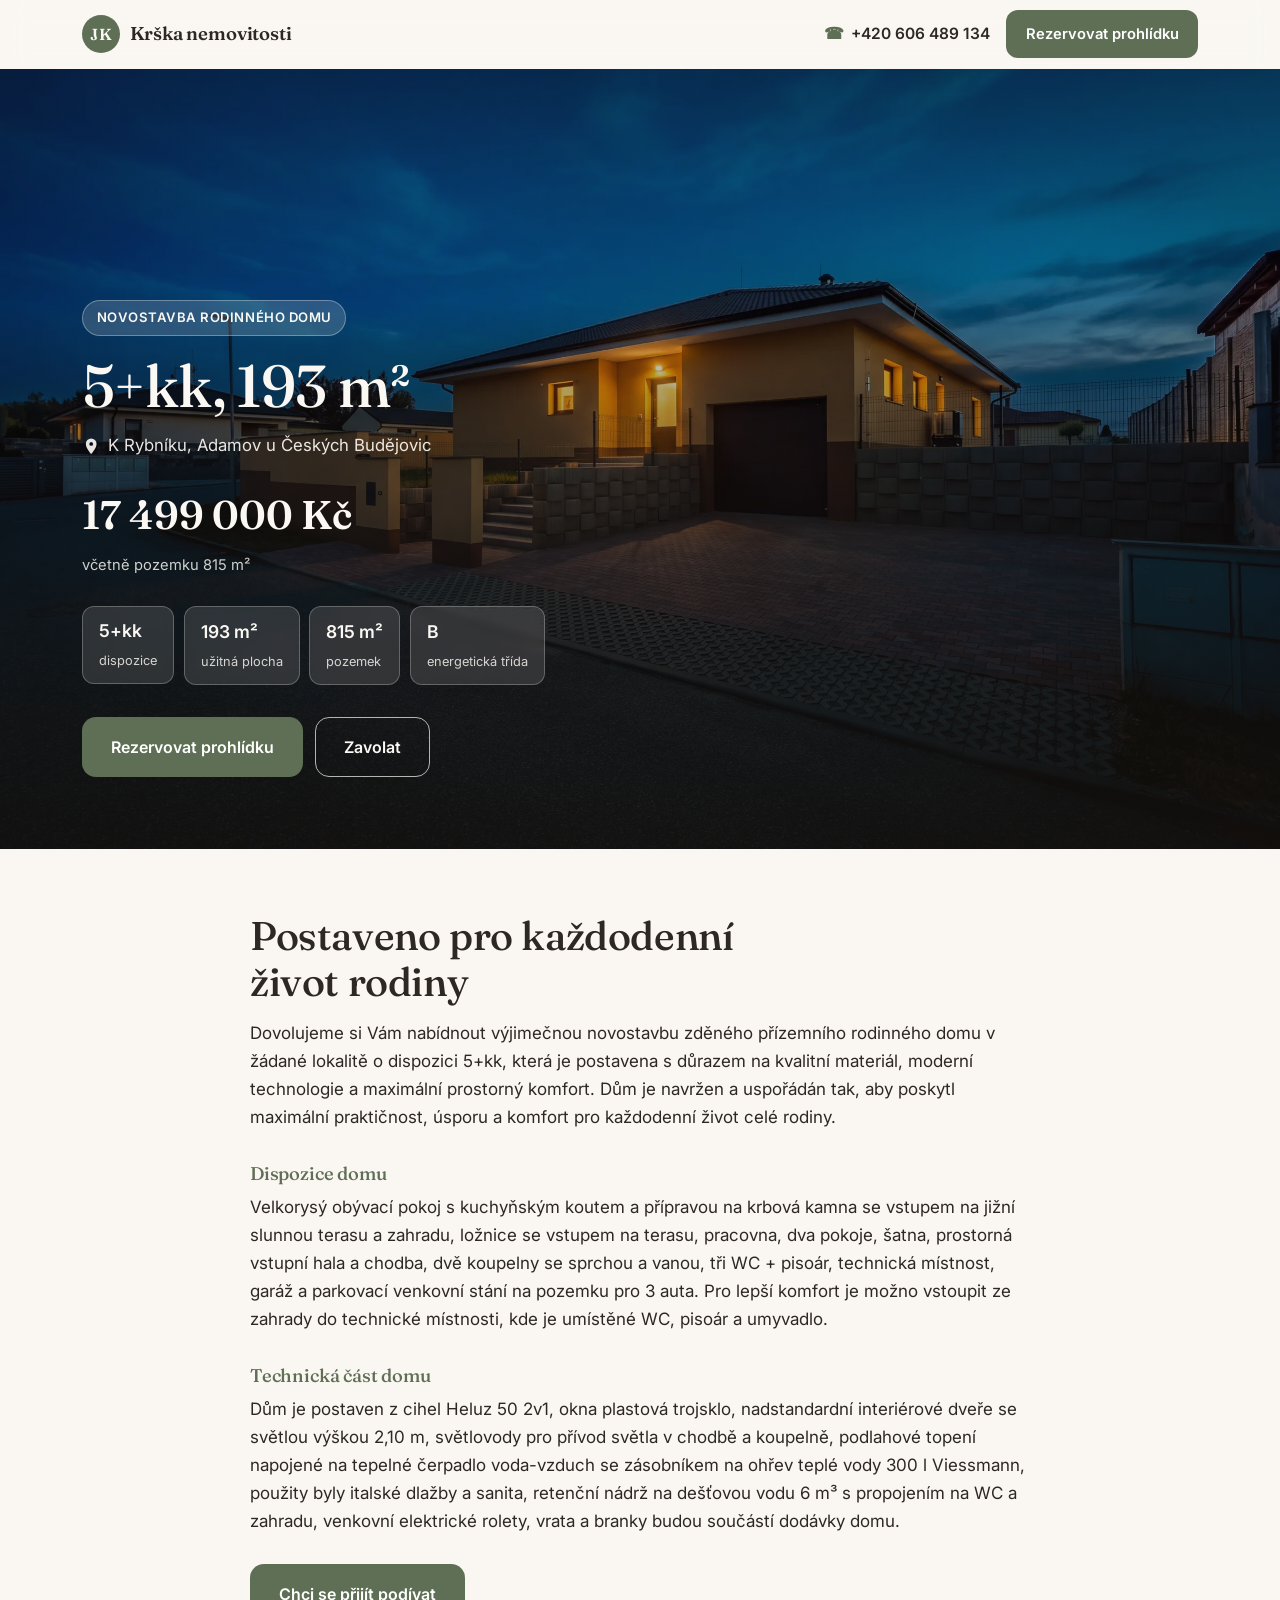
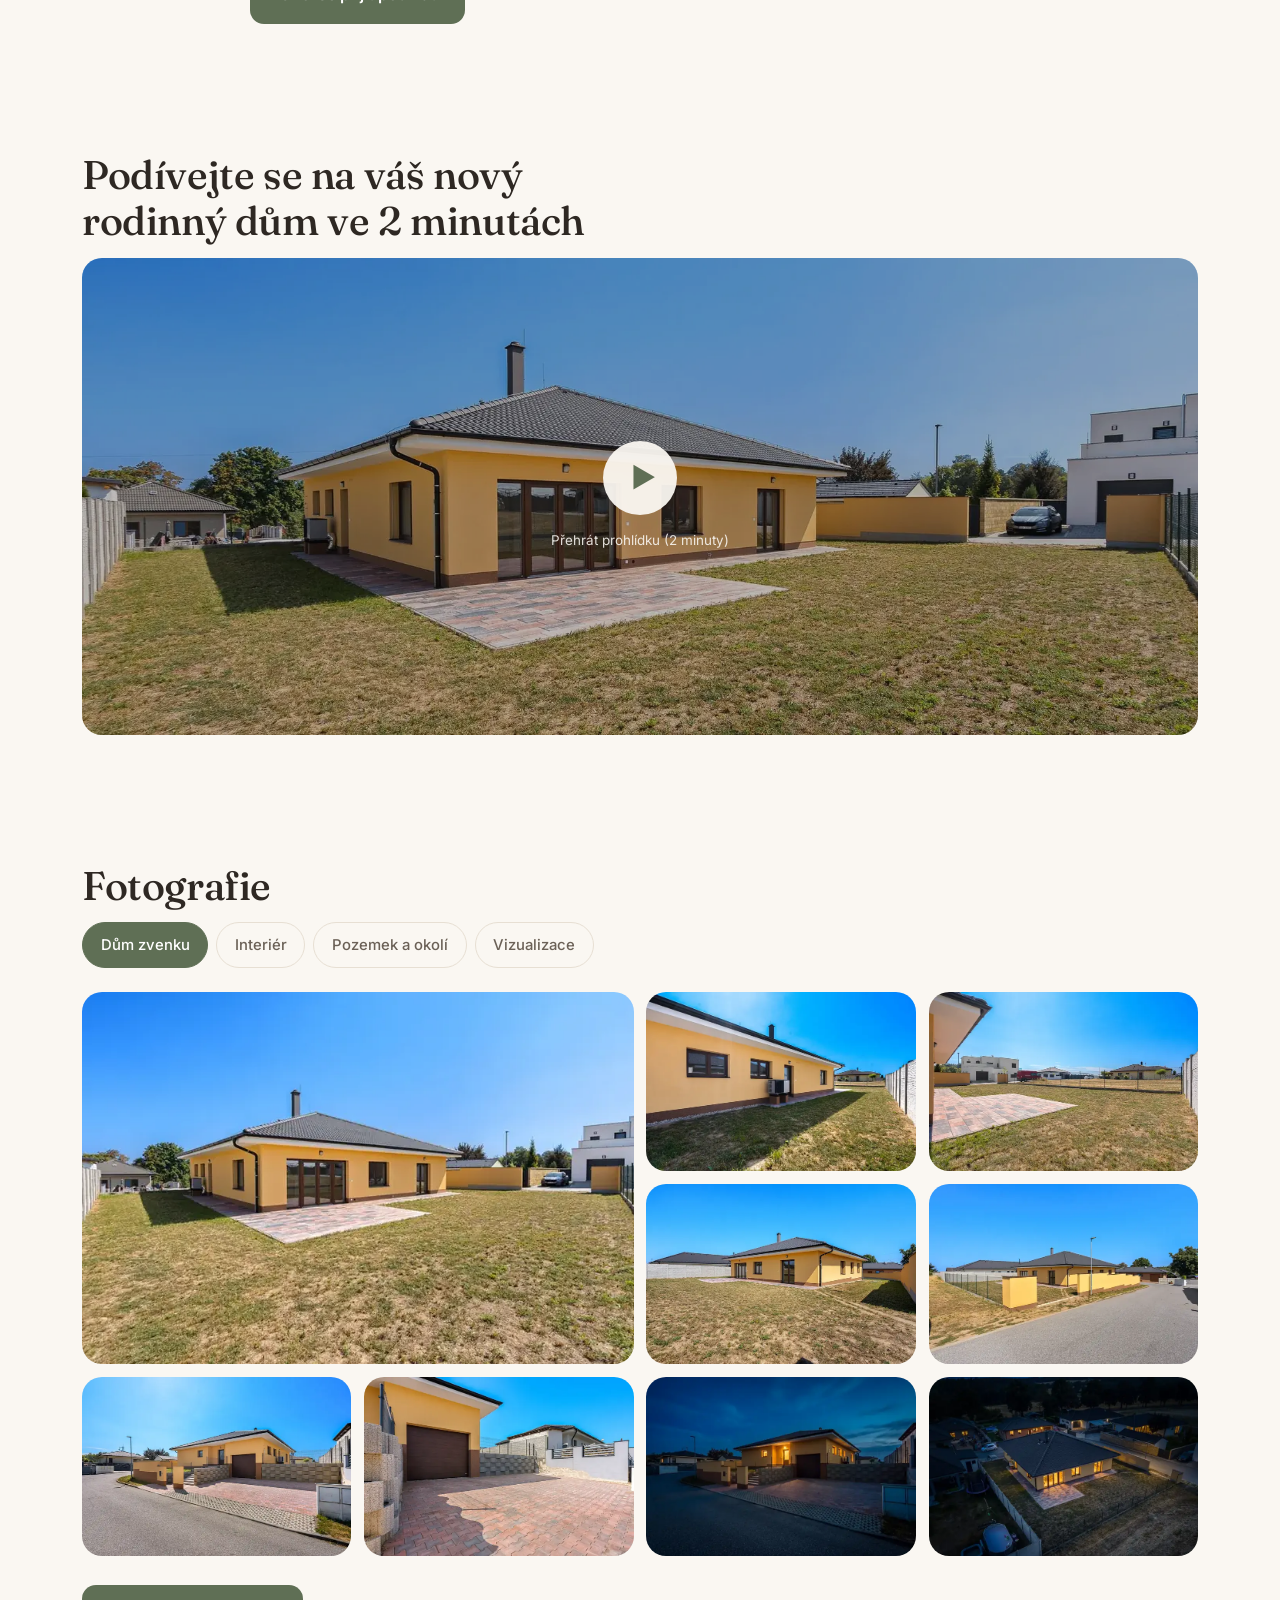
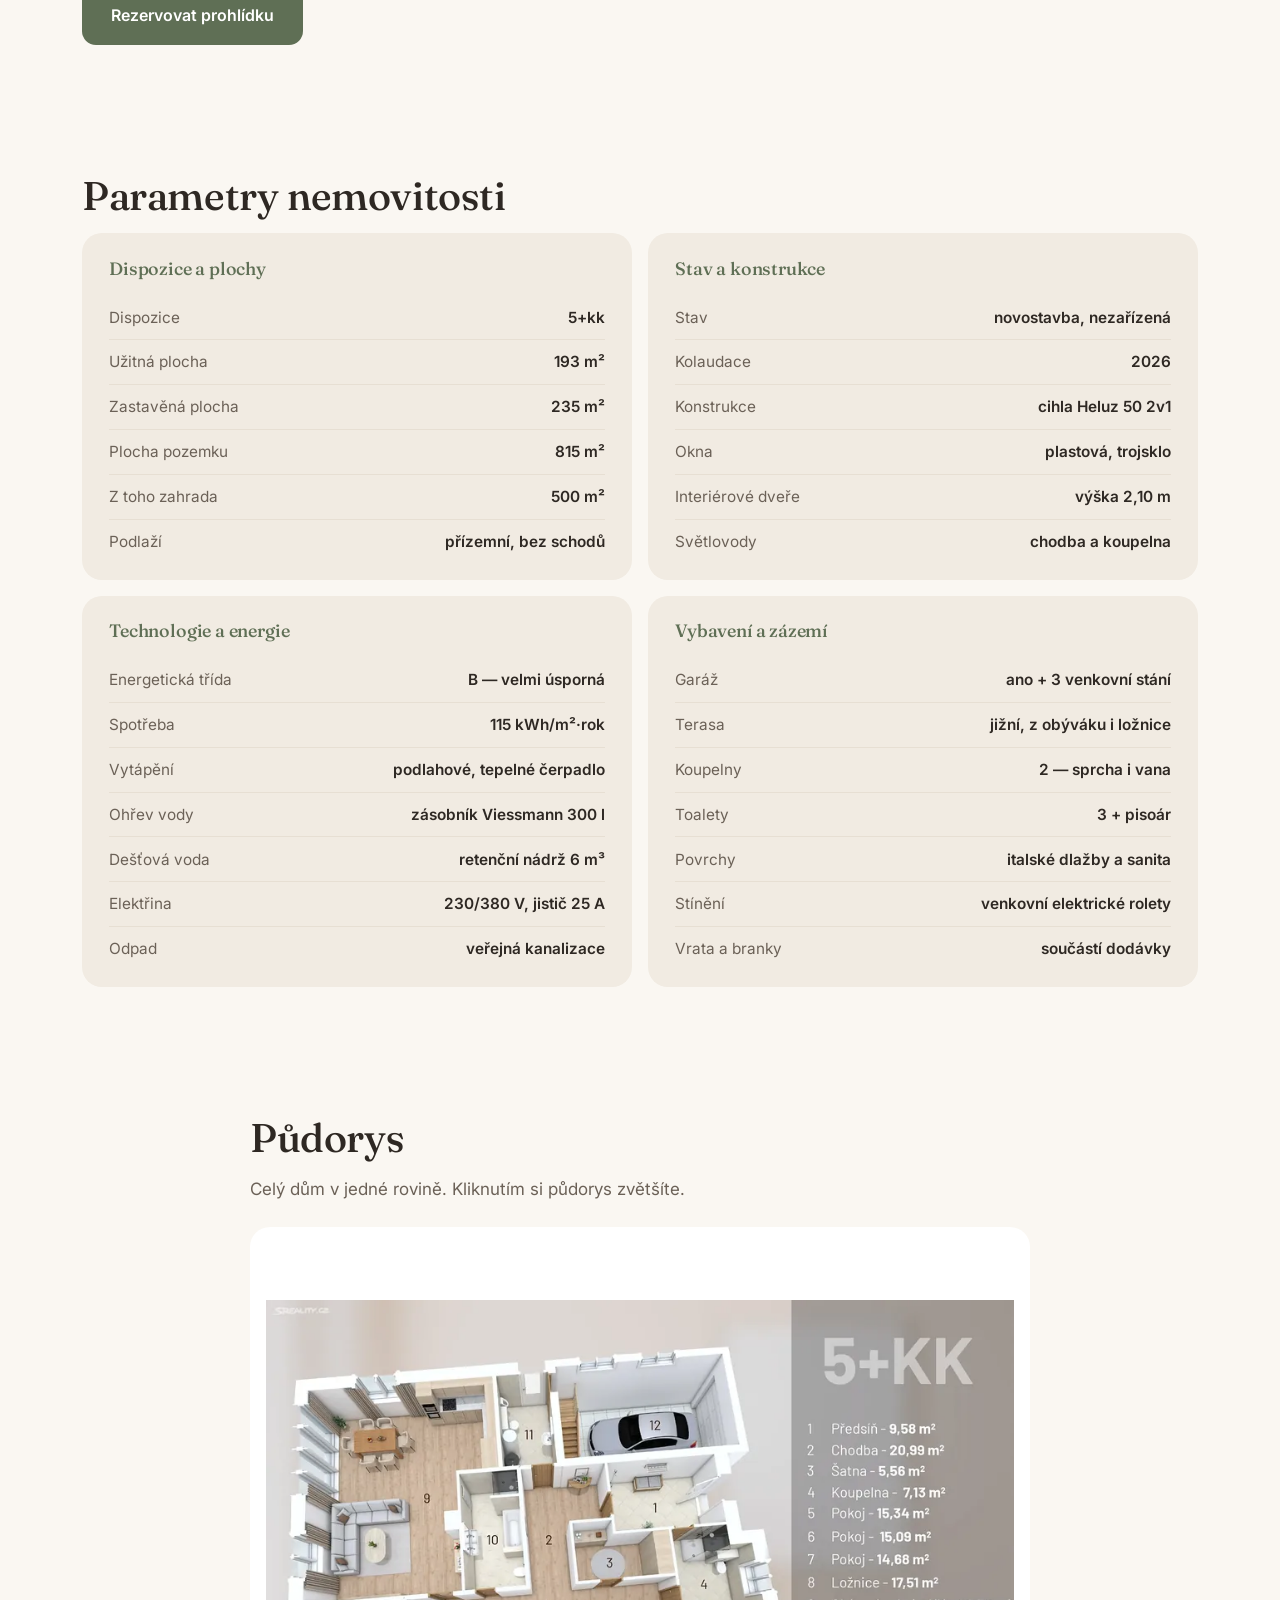
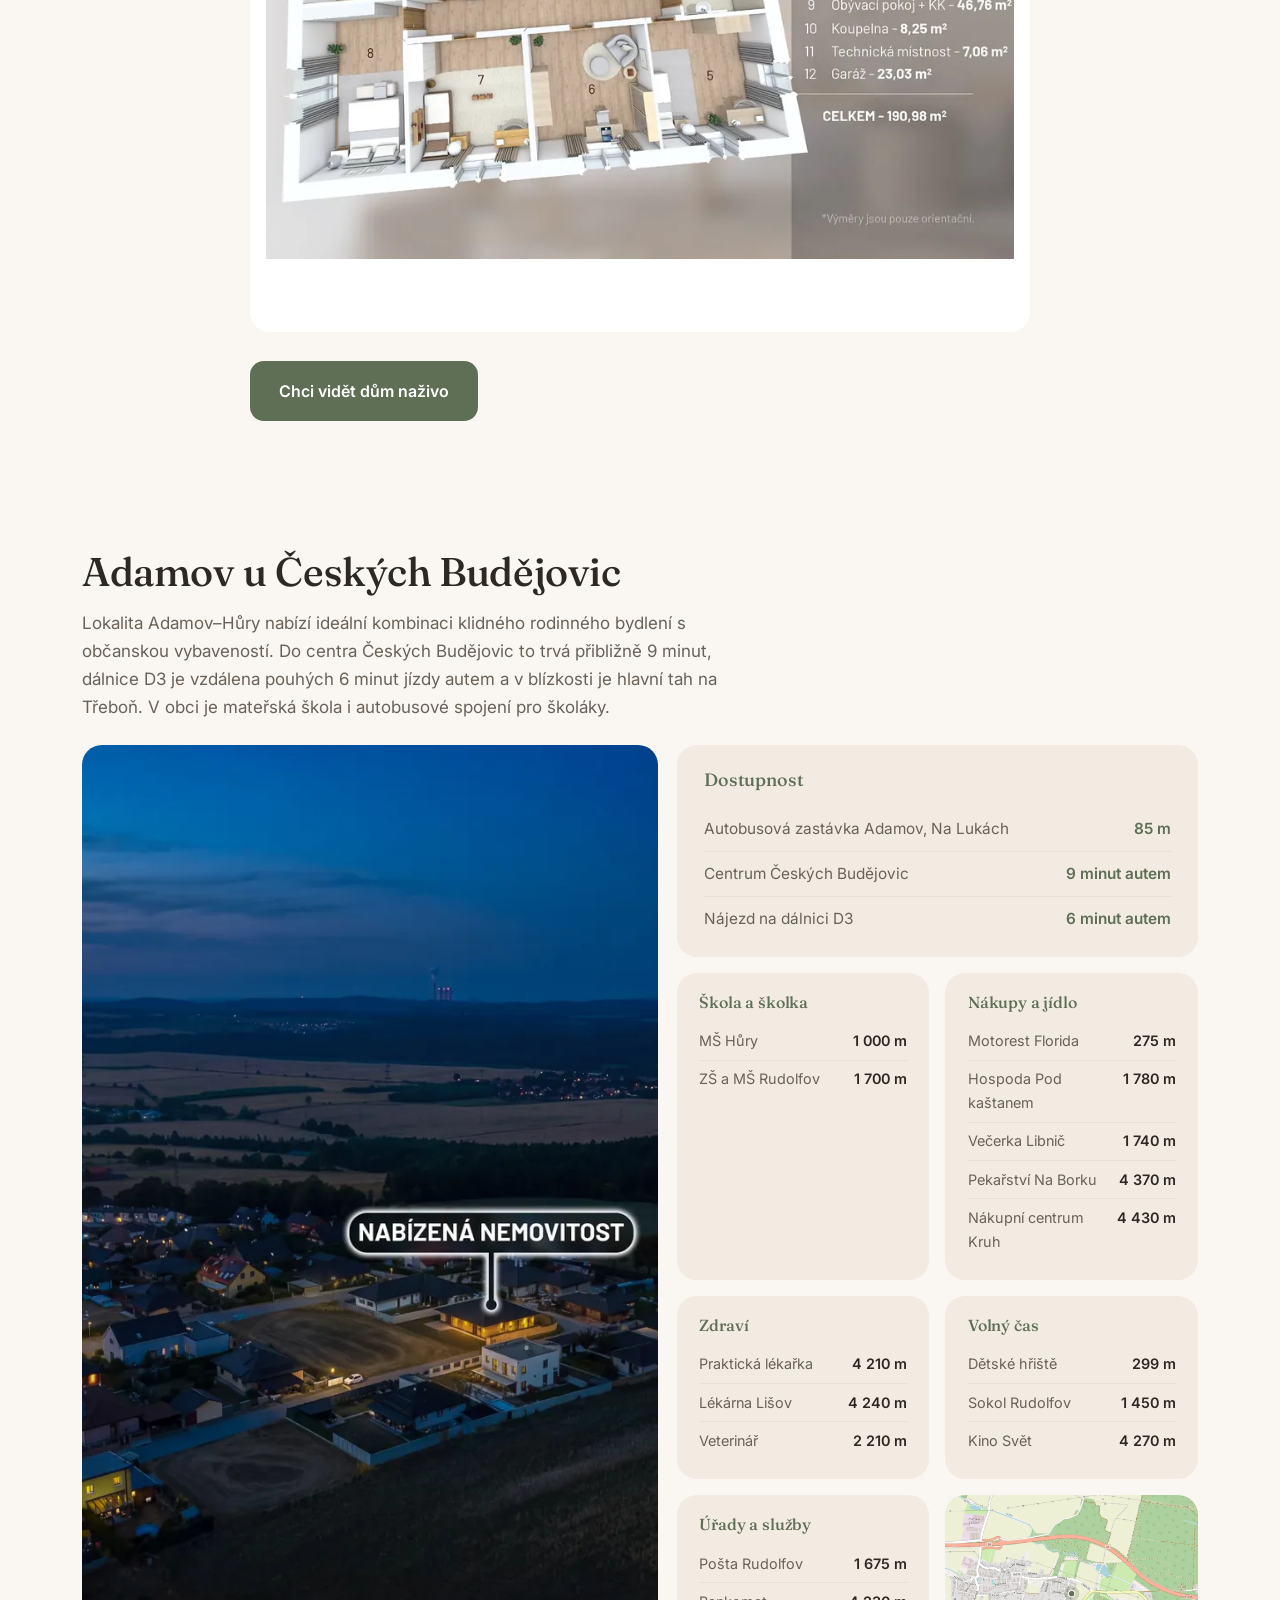
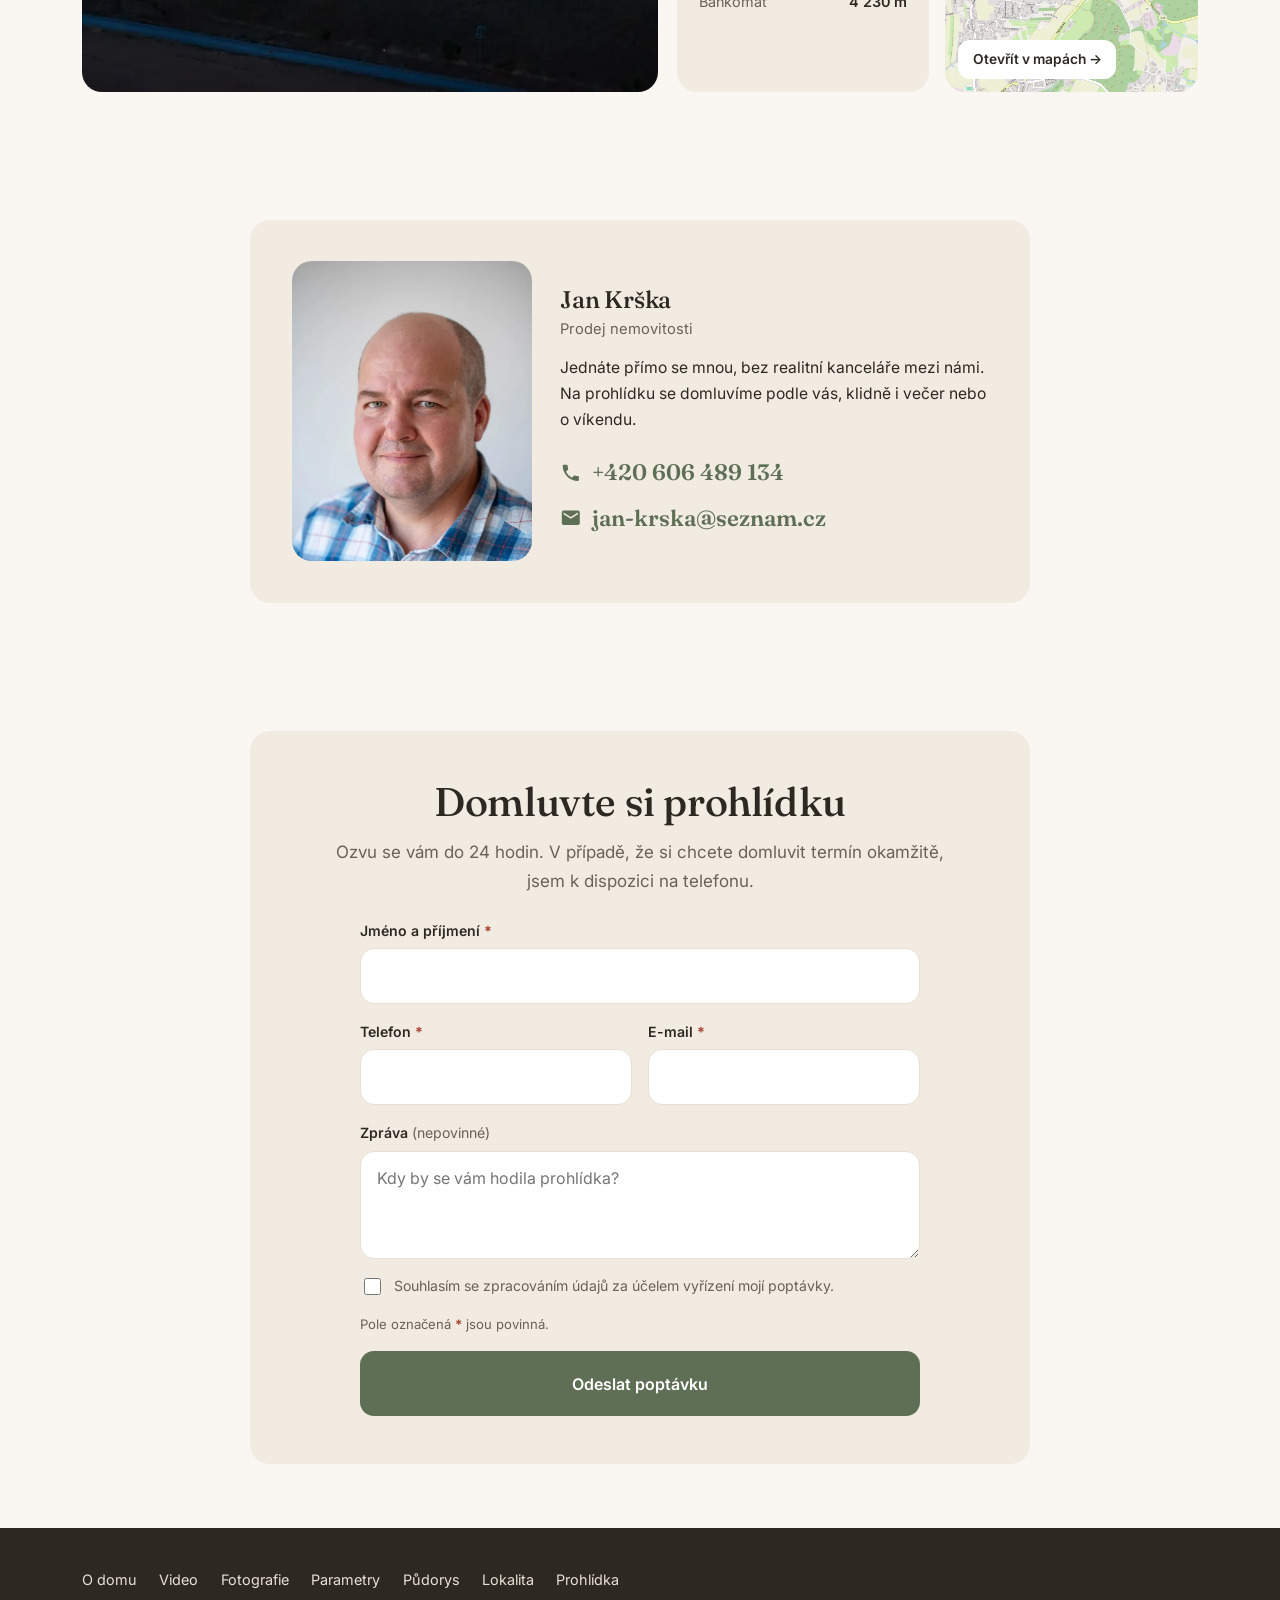
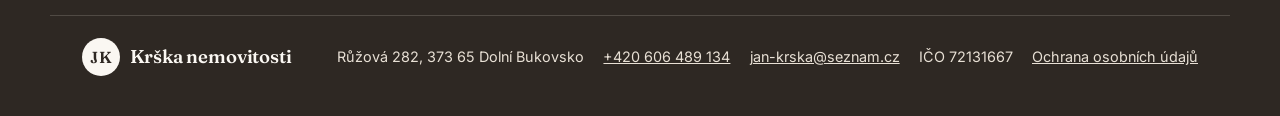
==== commit 68f47149: "add agent photo, rename brand, and connect enquiry form - contact block shows Jan Krška's portrait i" ====
--- a/index.html
+++ b/index.html
@@ -15,7 +15,7 @@
 <meta property="og:image:width" content="1200">
 <meta property="og:image:height" content="630">
 <meta property="og:image:alt" content="Osvětlená novostavba přízemního rodinného domu v Adamově za soumraku">
-<meta property="og:site_name" content="JK nemovitosti">
+<meta property="og:site_name" content="Krška nemovitosti">
 <meta property="og:locale" content="cs_CZ">
 
 <meta name="twitter:card" content="summary_large_image">
@@ -41,7 +41,7 @@
     {
       "@type": "Organization",
       "@id": "https://jan-krska-adamov.vercel.app/#organizace",
-      "name": "JK nemovitosti",
+      "name": "Krška nemovitosti",
       "url": "https://jan-krska-adamov.vercel.app/",
       "telephone": "+420606489134",
       "email": "jan-krska@seznam.cz",
@@ -58,7 +58,7 @@
     {
       "@type": "WebSite",
       "@id": "https://jan-krska-adamov.vercel.app/#web",
-      "name": "JK nemovitosti",
+      "name": "Krška nemovitosti",
       "url": "https://jan-krska-adamov.vercel.app/",
       "inLanguage": "cs",
       "publisher": { "@id": "https://jan-krska-adamov.vercel.app/#organizace" }
@@ -107,7 +107,6 @@
   ]
 }
 </script>
-<circle cx='50' cy='50' r='50' fill='%235F6F55'/><text x='50' y='68' text-anchor='middle' font-family='Georgia,serif' font-weight='600' font-size='46' fill='%23FAF7F2'>JK</text></svg>">
 </head>
 
 <body>
@@ -213,15 +212,15 @@
 
     <form class="formular" data-formular novalidate>
       <div class="pole">
-        <label for="f-jmeno">Jméno a příjmení</label>
+        <label for="f-jmeno">Jméno a příjmení <span class="povinne" aria-hidden="true">*</span></label>
         <input id="f-jmeno" name="jmeno" type="text" autocomplete="name" required>
       </div>
       <div class="pole pole--pul">
-        <label for="f-telefon">Telefon</label>
+        <label for="f-telefon">Telefon <span class="povinne" aria-hidden="true">*</span></label>
         <input id="f-telefon" name="telefon" type="tel" autocomplete="tel" inputmode="tel" required>
       </div>
       <div class="pole pole--pul">
-        <label for="f-email">E-mail</label>
+        <label for="f-email">E-mail <span class="povinne" aria-hidden="true">*</span></label>
         <input id="f-email" name="email" type="email" autocomplete="email" required>
       </div>
       <div class="pole">
@@ -239,6 +238,8 @@
         <input type="checkbox" name="souhlas" required>
         <span data-form-souhlas></span>
       </label>
+
+      <p class="povinne-pozn">Pole označená <span class="povinne" aria-hidden="true">*</span> jsou povinná.</p>
 
       <button class="tlacitko tlacitko--hlavni tlacitko--siroke" type="submit" data-odeslat>
         Odeslat poptávku
--- a/css/style.css
+++ b/css/style.css
@@ -325,6 +325,12 @@
   font-family: 'Fraunces', Georgia, serif; font-size: 2.1rem; font-weight: 600;
 }
 .makler__portret img { width: 100%; height: 100%; object-fit: cover; }
+/* S fotkou je portrét větší a na výšku — kolečko zůstává jen pro iniciály. */
+.makler__portret--foto {
+  width: clamp(180px, 26vw, 240px); height: auto; aspect-ratio: 4 / 5;
+  border-radius: var(--r-karta); background: none;
+}
+@media (max-width: 560px) { .makler__portret--foto { width: 160px; } }
 .makler__text { flex: 1 1 260px; }
 .makler__jmeno { font-size: 1.5rem; margin-bottom: .2rem; }
 .makler__role { color: var(--text-tlum); font-size: .92rem; margin: 0 0 .9rem; }
@@ -349,6 +355,8 @@
 
 .pole label { font-size: .88rem; font-weight: 600; }
 .volitelne { font-weight: 400; color: var(--text-tlum); }
+.povinne { color: #A6432F; font-weight: 700; }
+.povinne-pozn { grid-column: 1 / -1; margin: 0; font-size: .82rem; color: var(--text-tlum); }
 .pole input, .pole textarea {
   font: inherit; font-size: 1rem;
   padding: .85rem 1rem;
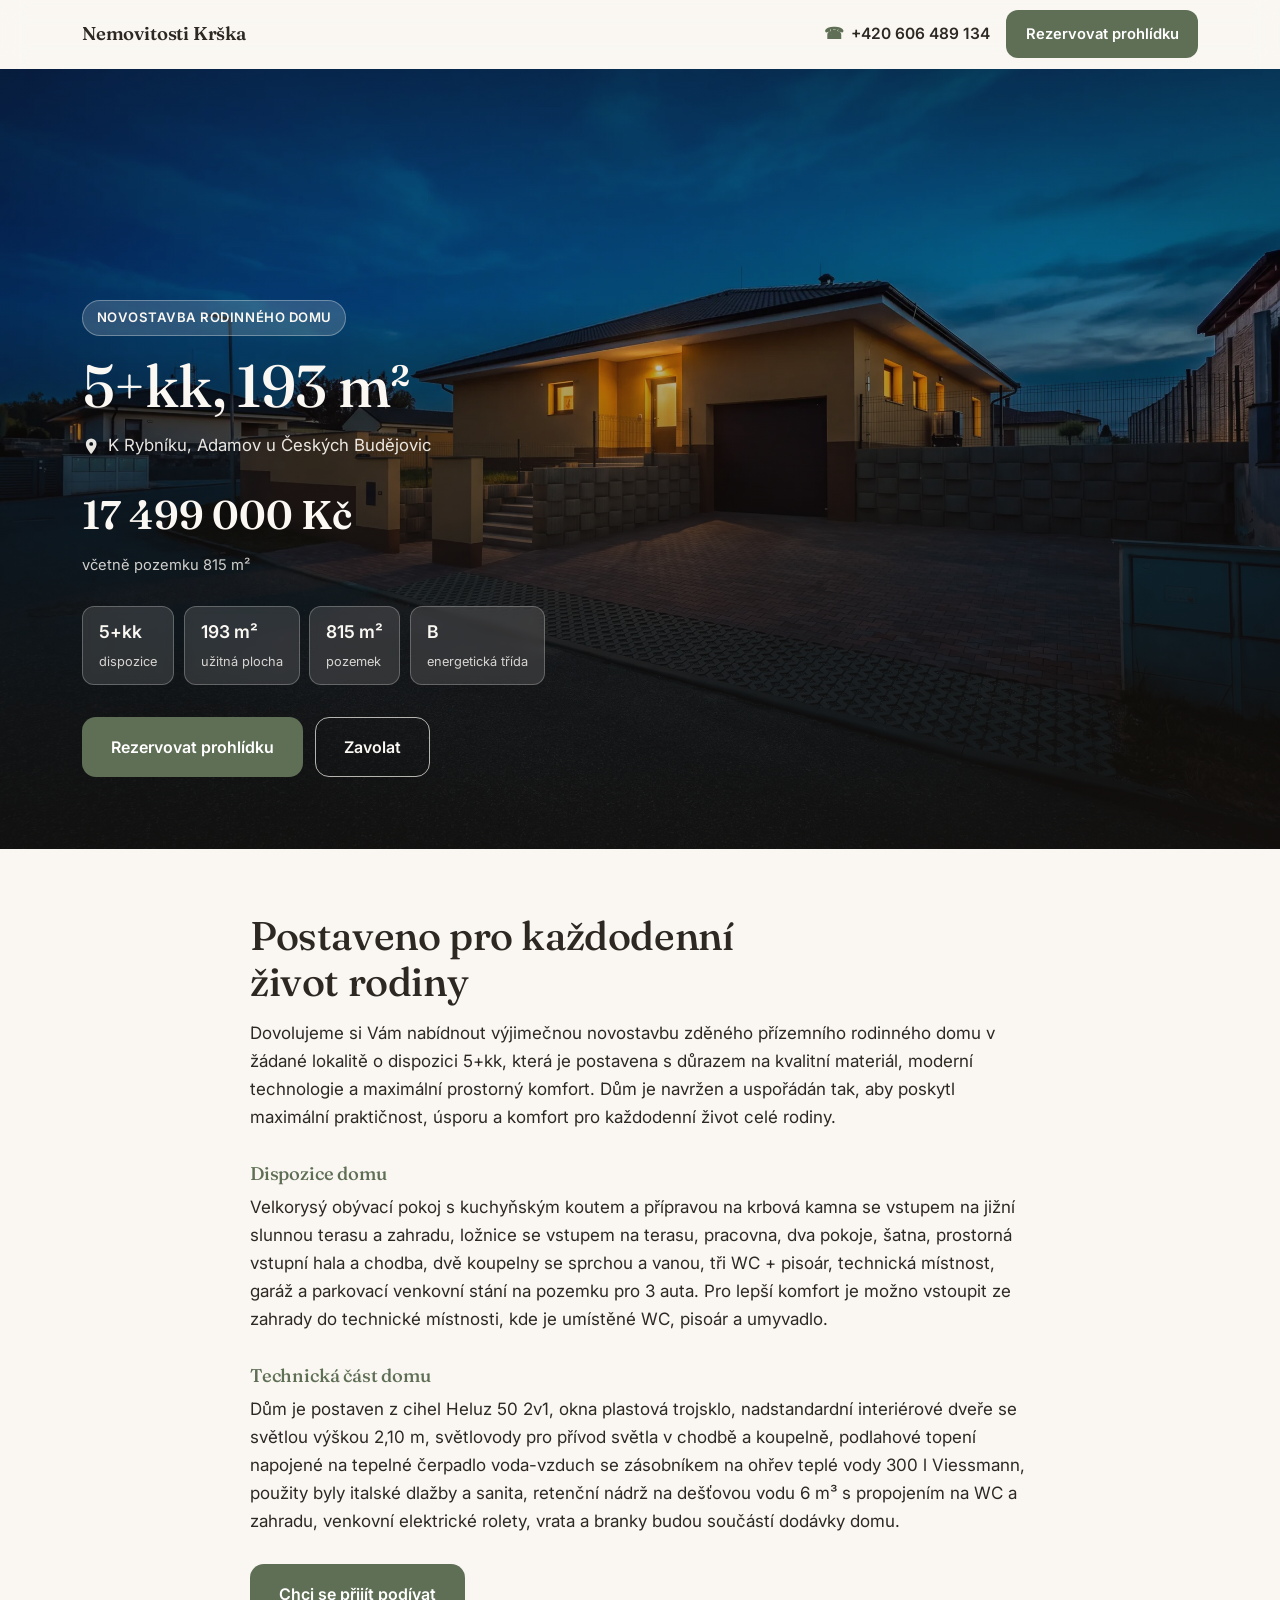
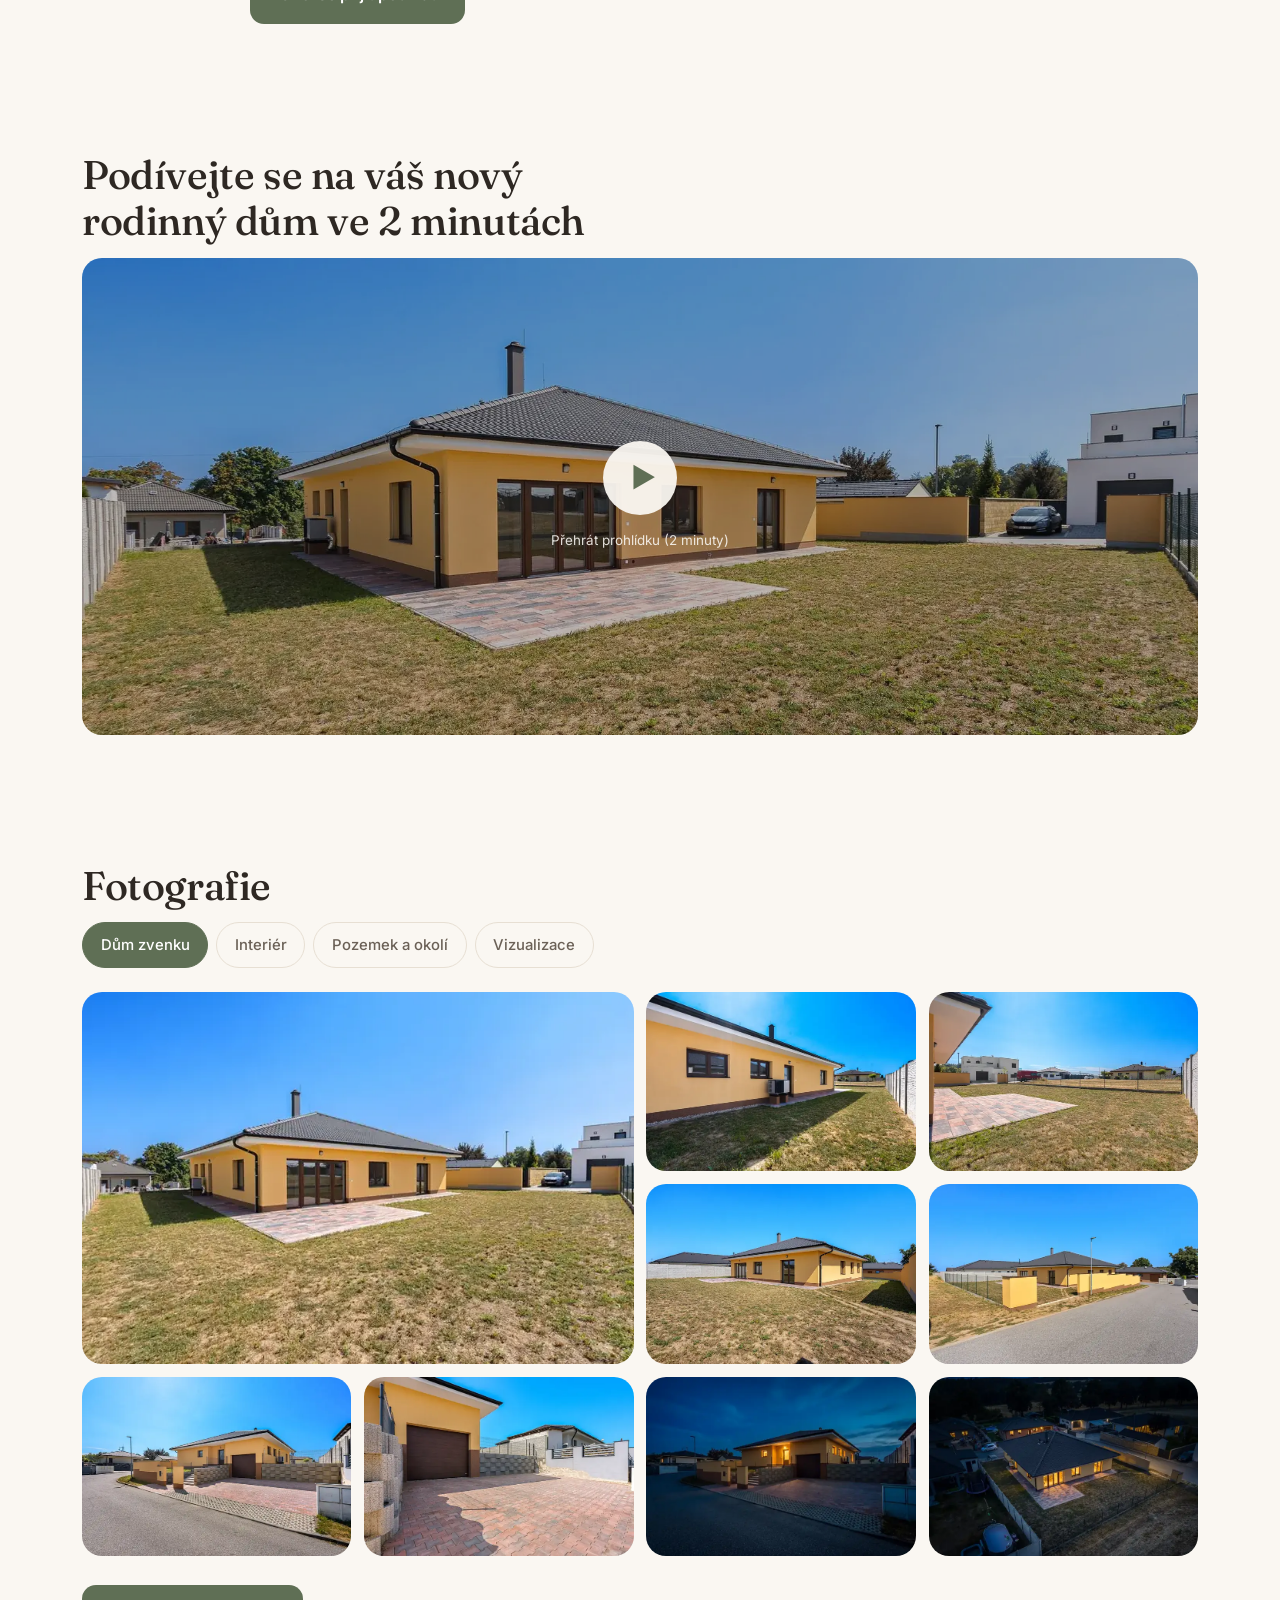
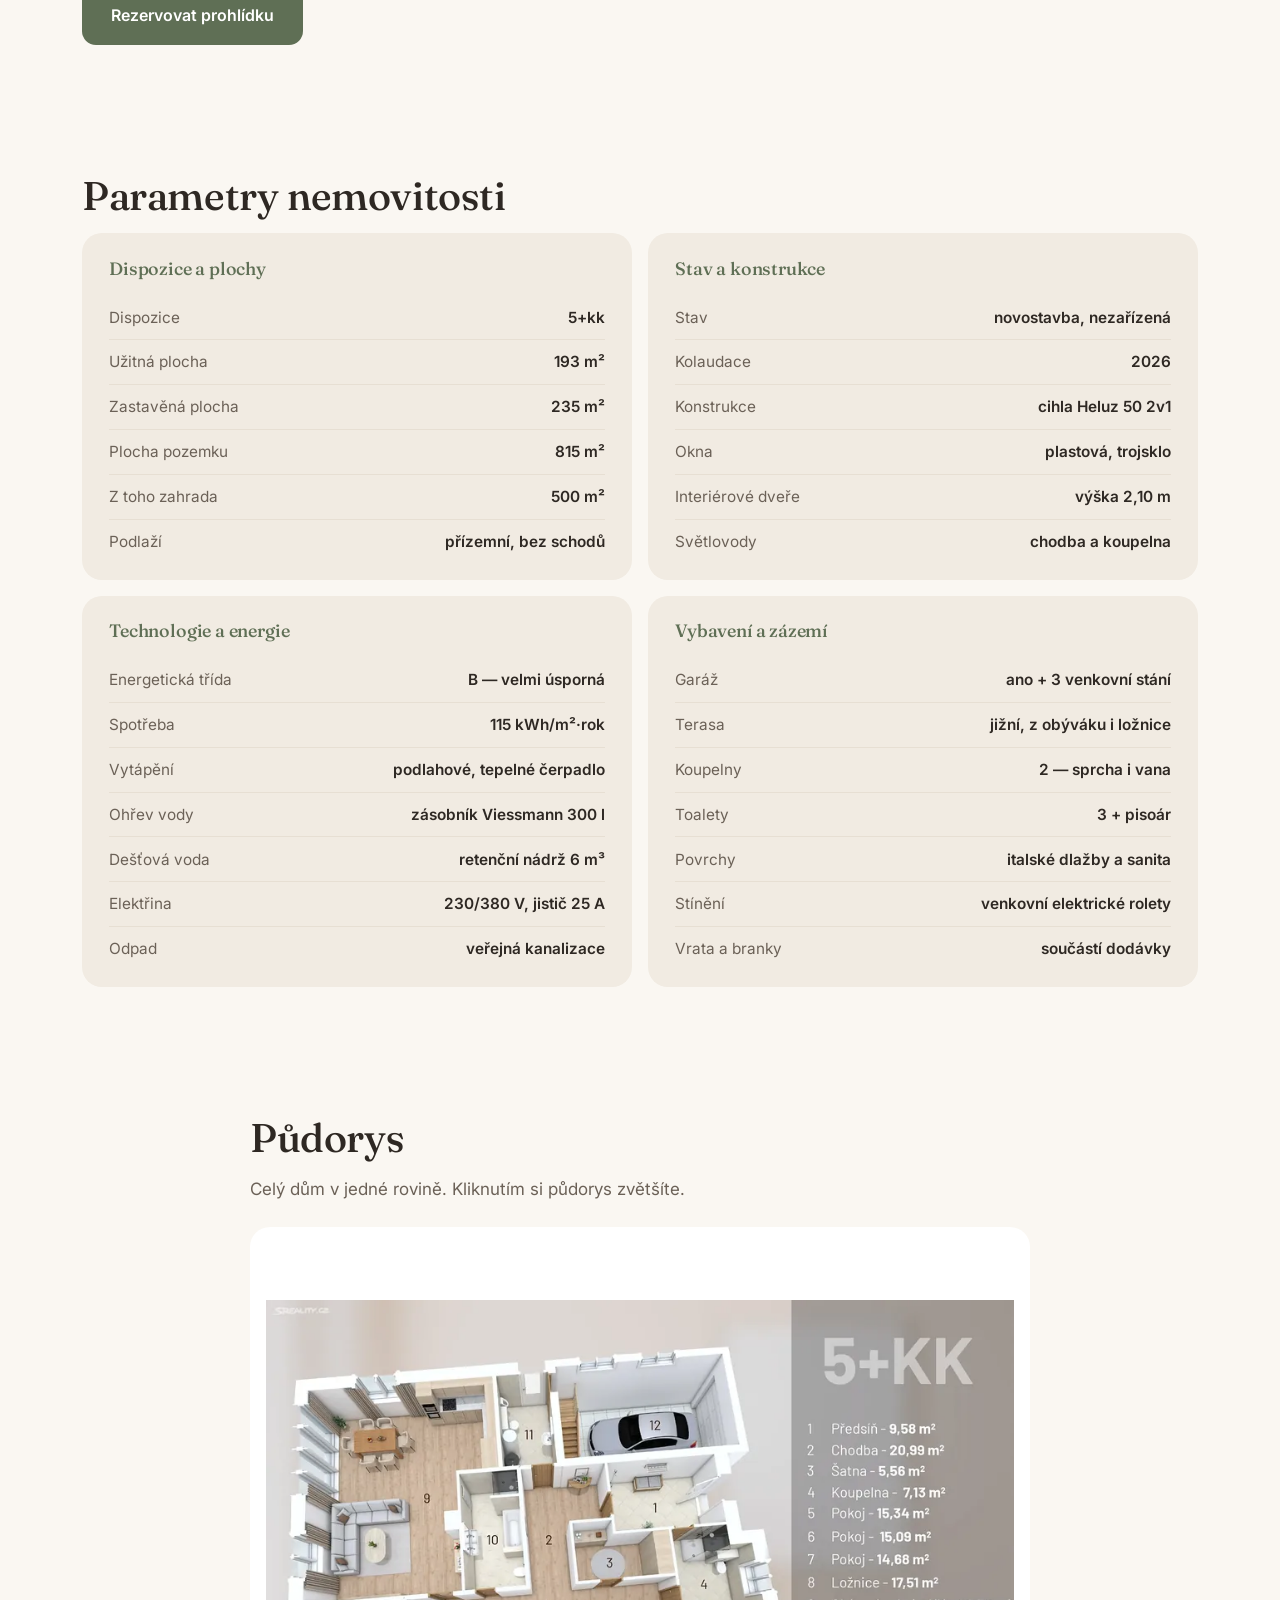
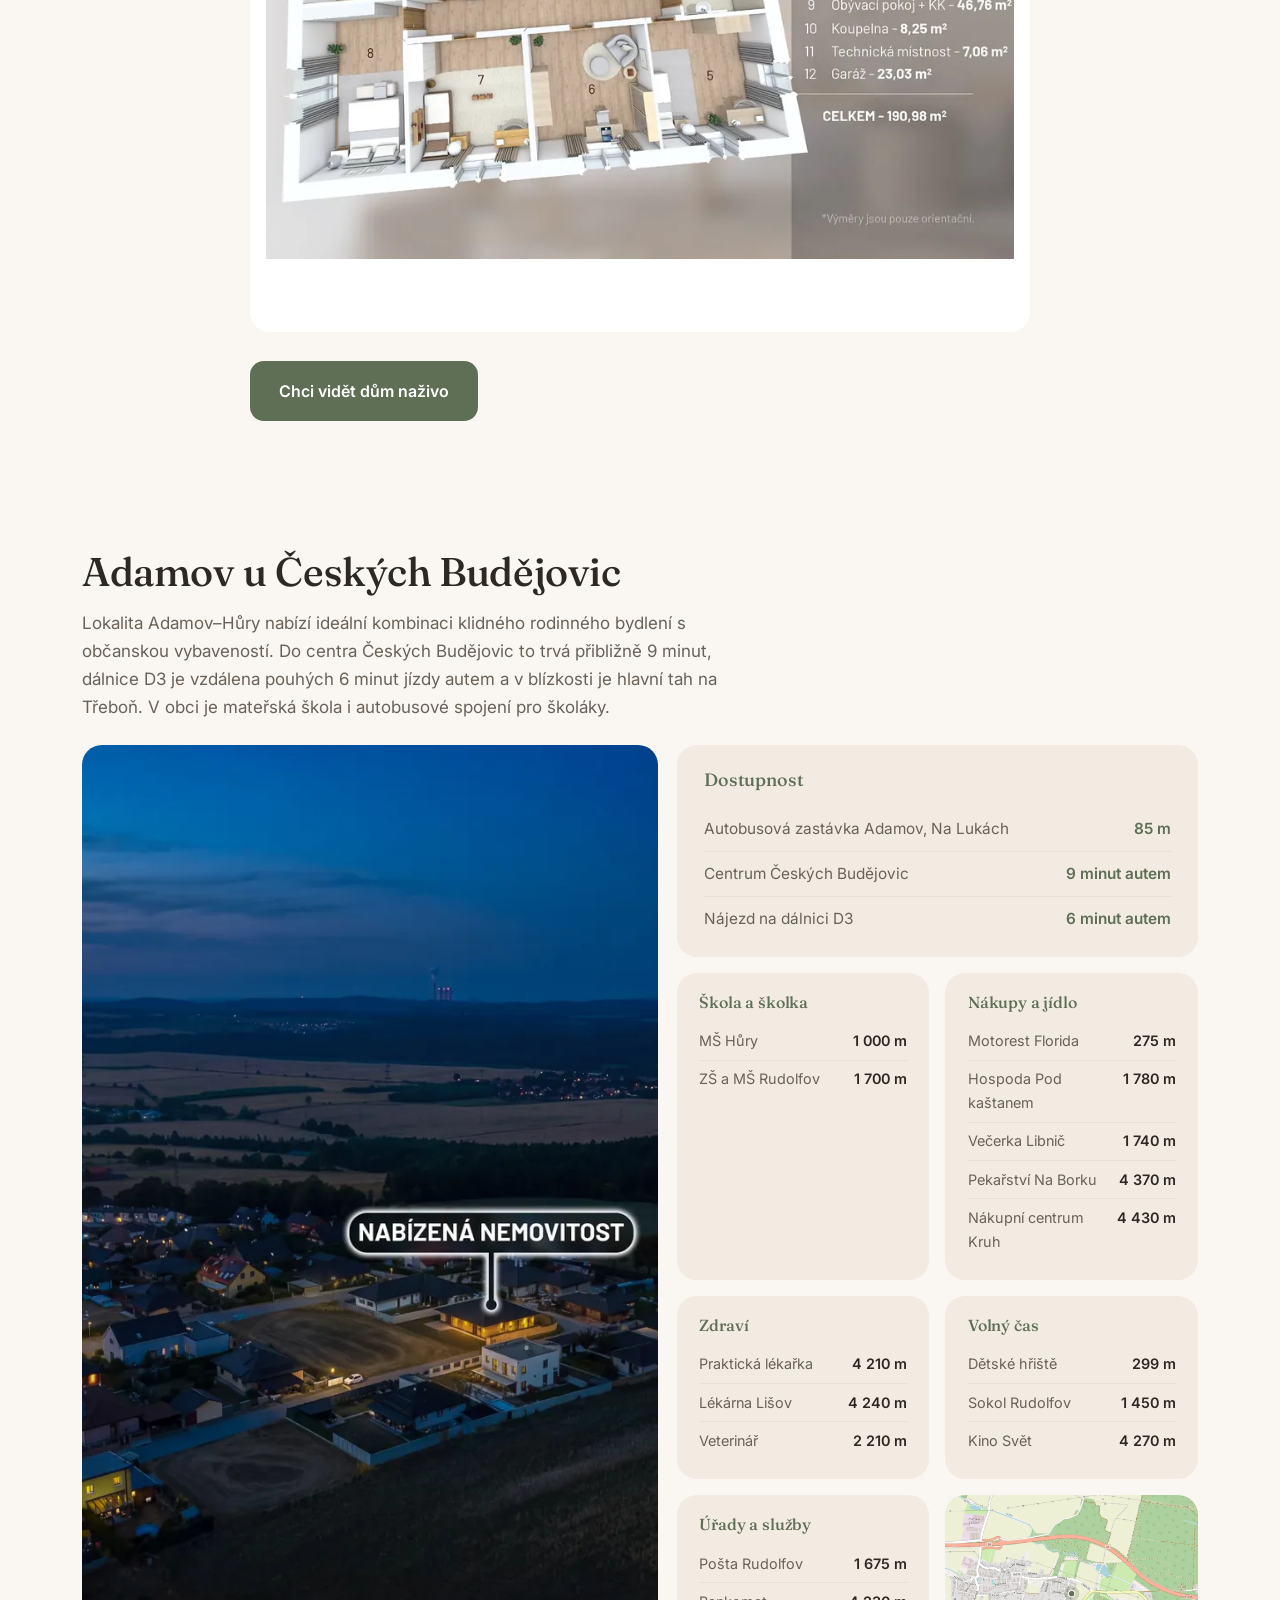
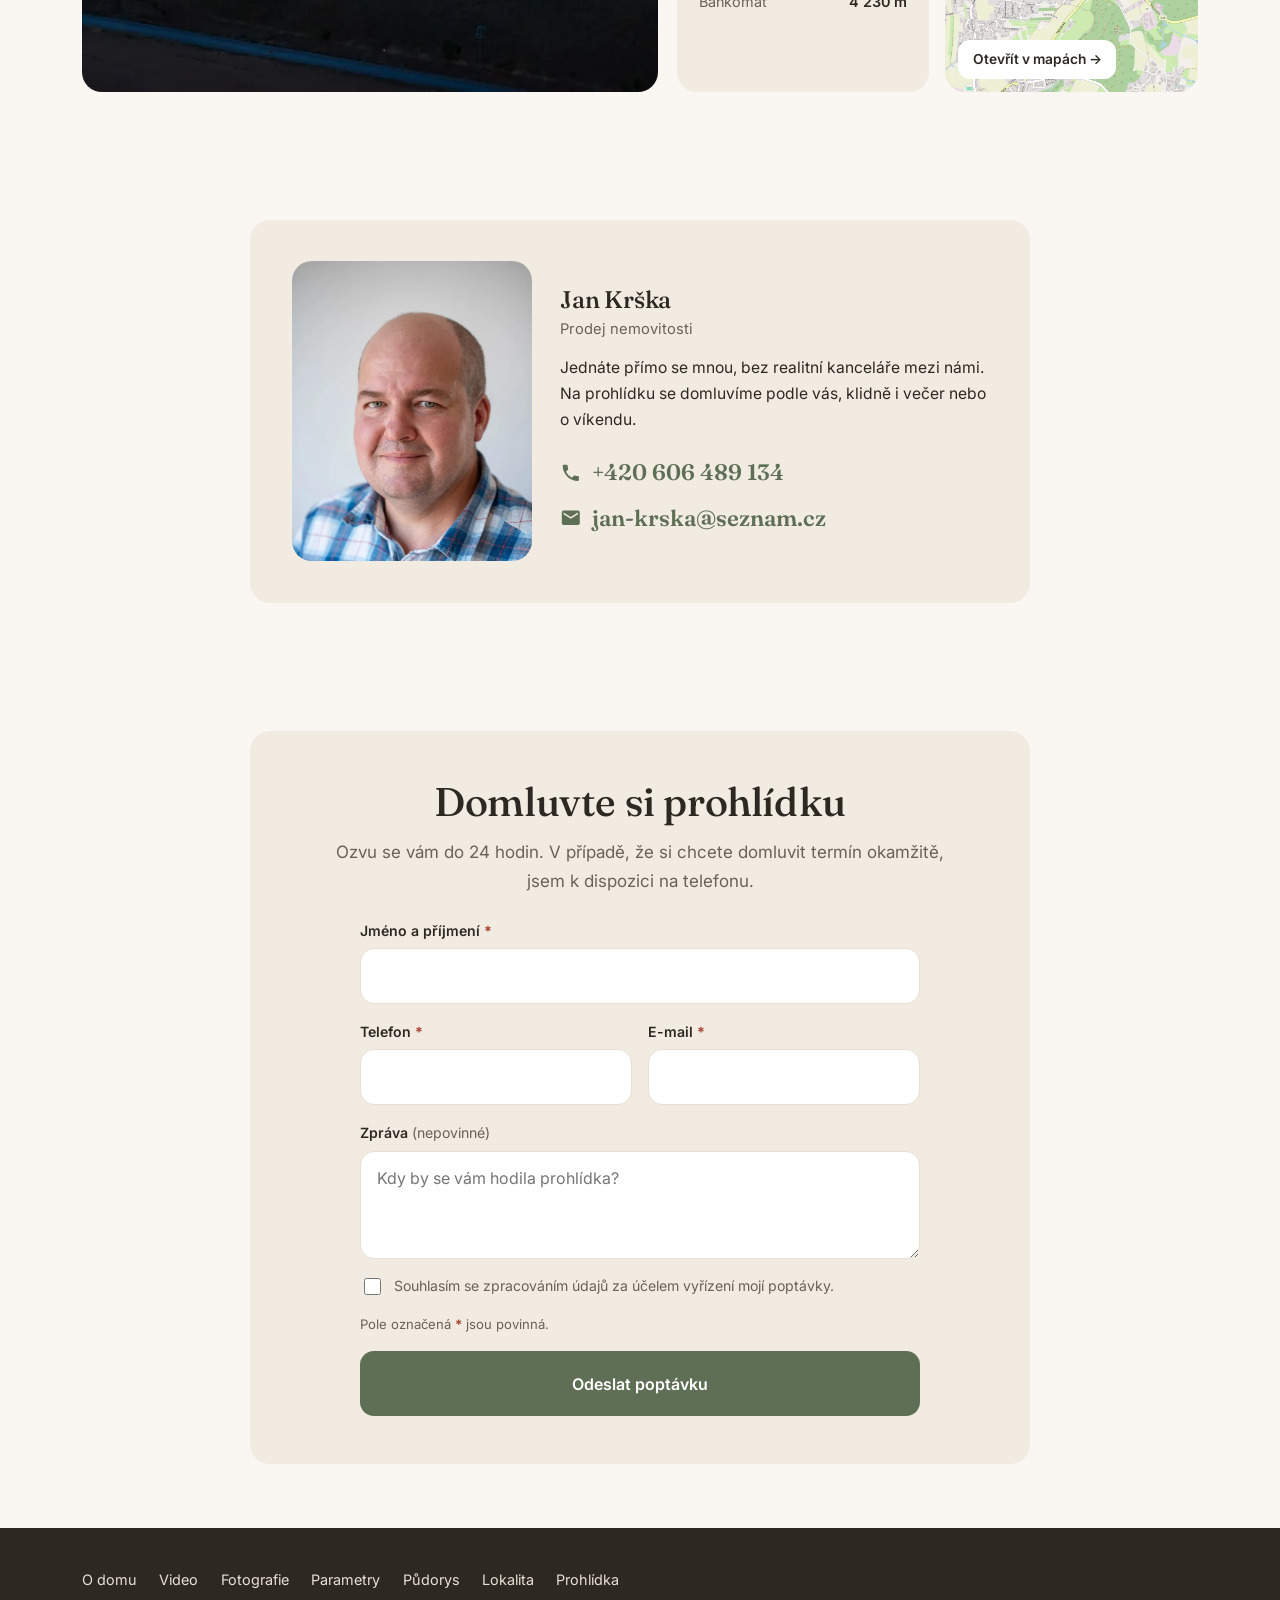
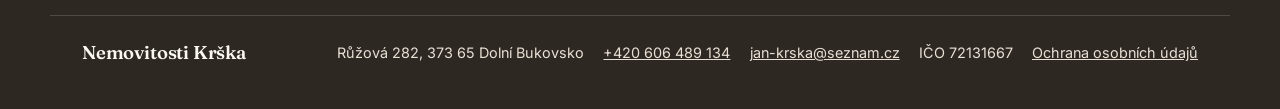
==== commit 5bc0801d: "rename brand to Nemovitosti Krška and set final domain Header logo is now the full brand name withou" ====
--- a/index.html
+++ b/index.html
@@ -5,23 +5,23 @@
 <meta name="viewport" content="width=device-width, initial-scale=1">
 <title>Novostavba 5+kk, 193 m² — Adamov u Českých Budějovic</title>
 <meta name="description" content="Přízemní zděná novostavba 5+kk, 193 m², pozemek 815 m² s garáží a jižní terasou v Adamově u Českých Budějovic. Energetická třída B, cena 17 499 000 Kč.">
-<link rel="canonical" href="https://jan-krska-adamov.vercel.app/">
+<link rel="canonical" href="https://www.nemovitostikrska.cz/">
 
 <meta property="og:type" content="website">
-<meta property="og:url" content="https://jan-krska-adamov.vercel.app/">
+<meta property="og:url" content="https://www.nemovitostikrska.cz/">
 <meta property="og:title" content="Novostavba 5+kk, 193 m² — Adamov u Českých Budějovic">
 <meta property="og:description" content="Přízemní zděná novostavba 5+kk, 193 m², pozemek 815 m² s garáží a jižní terasou v Adamově u Českých Budějovic. Energetická třída B, cena 17 499 000 Kč.">
-<meta property="og:image" content="https://jan-krska-adamov.vercel.app/assets/dum-adamov-5kk-nahled-sdileni.jpg">
+<meta property="og:image" content="https://www.nemovitostikrska.cz/assets/dum-adamov-5kk-nahled-sdileni.jpg">
 <meta property="og:image:width" content="1200">
 <meta property="og:image:height" content="630">
 <meta property="og:image:alt" content="Osvětlená novostavba přízemního rodinného domu v Adamově za soumraku">
-<meta property="og:site_name" content="Krška nemovitosti">
+<meta property="og:site_name" content="Nemovitosti Krška">
 <meta property="og:locale" content="cs_CZ">
 
 <meta name="twitter:card" content="summary_large_image">
 <meta name="twitter:title" content="Novostavba 5+kk, 193 m² — Adamov u Českých Budějovic">
 <meta name="twitter:description" content="Přízemní zděná novostavba 5+kk, 193 m², pozemek 815 m² s garáží a jižní terasou v Adamově u Českých Budějovic. Energetická třída B, cena 17 499 000 Kč.">
-<meta name="twitter:image" content="https://jan-krska-adamov.vercel.app/assets/dum-adamov-5kk-nahled-sdileni.jpg">
+<meta name="twitter:image" content="https://www.nemovitostikrska.cz/assets/dum-adamov-5kk-nahled-sdileni.jpg">
 <meta name="twitter:image:alt" content="Osvětlená novostavba přízemního rodinného domu v Adamově za soumraku">
 
 <meta name="theme-color" content="#5F6F55">
@@ -31,7 +31,7 @@
 <link href="https://fonts.googleapis.com/css2?family=Fraunces:opsz,wght@9..144,400;9..144,500;9..144,600&family=Inter:wght@400;500;600&display=swap" rel="stylesheet">
 <link rel="stylesheet" href="css/style.css">
 <link rel="preload" as="image" href="assets/fotky/dum-adamov-5kk-hero.webp" fetchpriority="high">
-<link rel="icon" href="data:image/svg+xml,<svg xmlns='http://www.w3.org/2000/svg' viewBox='0 0 100 100'><circle cx='50' cy='50' r='50' fill='%235F6F55'/><text x='50' y='68' text-anchor='middle' font-family='Georgia,serif' font-weight='600' font-size='46' fill='%23FAF7F2'>JK</text></svg>">
+<link rel="icon" href="data:image/svg+xml,<svg xmlns='http://www.w3.org/2000/svg' viewBox='0 0 100 100'><circle cx='50' cy='50' r='50' fill='%235F6F55'/><text x='50' y='68' text-anchor='middle' font-family='Georgia,serif' font-weight='600' font-size='46' fill='%23FAF7F2'>NK</text></svg>">
 <link rel="apple-touch-icon" href="assets/apple-touch-icon.png">
 
 <script type="application/ld+json">
@@ -40,9 +40,9 @@
   "@graph": [
     {
       "@type": "Organization",
-      "@id": "https://jan-krska-adamov.vercel.app/#organizace",
-      "name": "Krška nemovitosti",
-      "url": "https://jan-krska-adamov.vercel.app/",
+      "@id": "https://www.nemovitostikrska.cz/#organizace",
+      "name": "Nemovitosti Krška",
+      "url": "https://www.nemovitostikrska.cz/",
       "telephone": "+420606489134",
       "email": "jan-krska@seznam.cz",
       "identifier": "72131667",
@@ -57,28 +57,28 @@
     },
     {
       "@type": "WebSite",
-      "@id": "https://jan-krska-adamov.vercel.app/#web",
-      "name": "Krška nemovitosti",
-      "url": "https://jan-krska-adamov.vercel.app/",
+      "@id": "https://www.nemovitostikrska.cz/#web",
+      "name": "Nemovitosti Krška",
+      "url": "https://www.nemovitostikrska.cz/",
       "inLanguage": "cs",
-      "publisher": { "@id": "https://jan-krska-adamov.vercel.app/#organizace" }
+      "publisher": { "@id": "https://www.nemovitostikrska.cz/#organizace" }
     },
     {
       "@type": "RealEstateListing",
-      "@id": "https://jan-krska-adamov.vercel.app/#nabidka",
-      "url": "https://jan-krska-adamov.vercel.app/",
+      "@id": "https://www.nemovitostikrska.cz/#nabidka",
+      "url": "https://www.nemovitostikrska.cz/",
       "name": "Novostavba rodinného domu 5+kk, 193 m², Adamov u Českých Budějovic",
       "description": "Přízemní zděná novostavba 5+kk s garáží, jižní terasou a pozemkem 815 m². Energetická třída B, kolaudace 2026.",
       "datePosted": "2026-08-27",
       "inLanguage": "cs",
-      "image": "https://jan-krska-adamov.vercel.app/assets/dum-adamov-5kk-nahled-sdileni.jpg",
-      "provider": { "@id": "https://jan-krska-adamov.vercel.app/#organizace" },
+      "image": "https://www.nemovitostikrska.cz/assets/dum-adamov-5kk-nahled-sdileni.jpg",
+      "provider": { "@id": "https://www.nemovitostikrska.cz/#organizace" },
       "offers": {
         "@type": "Offer",
         "price": "17499000",
         "priceCurrency": "CZK",
         "availability": "https://schema.org/InStock",
-        "seller": { "@id": "https://jan-krska-adamov.vercel.app/#organizace" }
+        "seller": { "@id": "https://www.nemovitostikrska.cz/#organizace" }
       },
       "about": {
         "@type": "SingleFamilyResidence",
--- a/css/style.css
+++ b/css/style.css
@@ -1,5 +1,5 @@
 /* =========================================================
-   Krška nemovitosti — styly
+   Nemovitosti Krška — styly
    Paleta vychází z fotek domu: krémová, greige, espresso,
    šalvějová zeleň a dub.
    ========================================================= */
@@ -105,22 +105,12 @@
 
 /* ---------- Logo ---------- */
 .logo { display: inline-flex; align-items: center; gap: .6rem; text-decoration: none; color: inherit; }
-.logo__znak {
-  width: 38px; height: 38px; flex: 0 0 auto;
-  border-radius: 50%;
-  background: var(--akcent); color: var(--pozadi);
-  display: grid; place-items: center;
-  font-family: 'Fraunces', Georgia, serif; font-size: 1rem; font-weight: 600;
-  letter-spacing: .02em; padding-left: .02em;
-}
 .logo__nazev {
   font-family: 'Fraunces', Georgia, serif; font-size: 1.16rem; font-weight: 600;
   letter-spacing: -0.01em; white-space: nowrap;
 }
-.logo--svetle .logo__znak { background: var(--pozadi); color: var(--text); }
 .logo--svetle .logo__nazev { color: #FBF8F3; }
 @media (max-width: 420px) {
-  .logo__znak { width: 32px; height: 32px; font-size: .88rem; }
   .logo__nazev { font-size: 1rem; }
 }
 .hlavicka__akce { display: flex; align-items: center; gap: 1rem; }
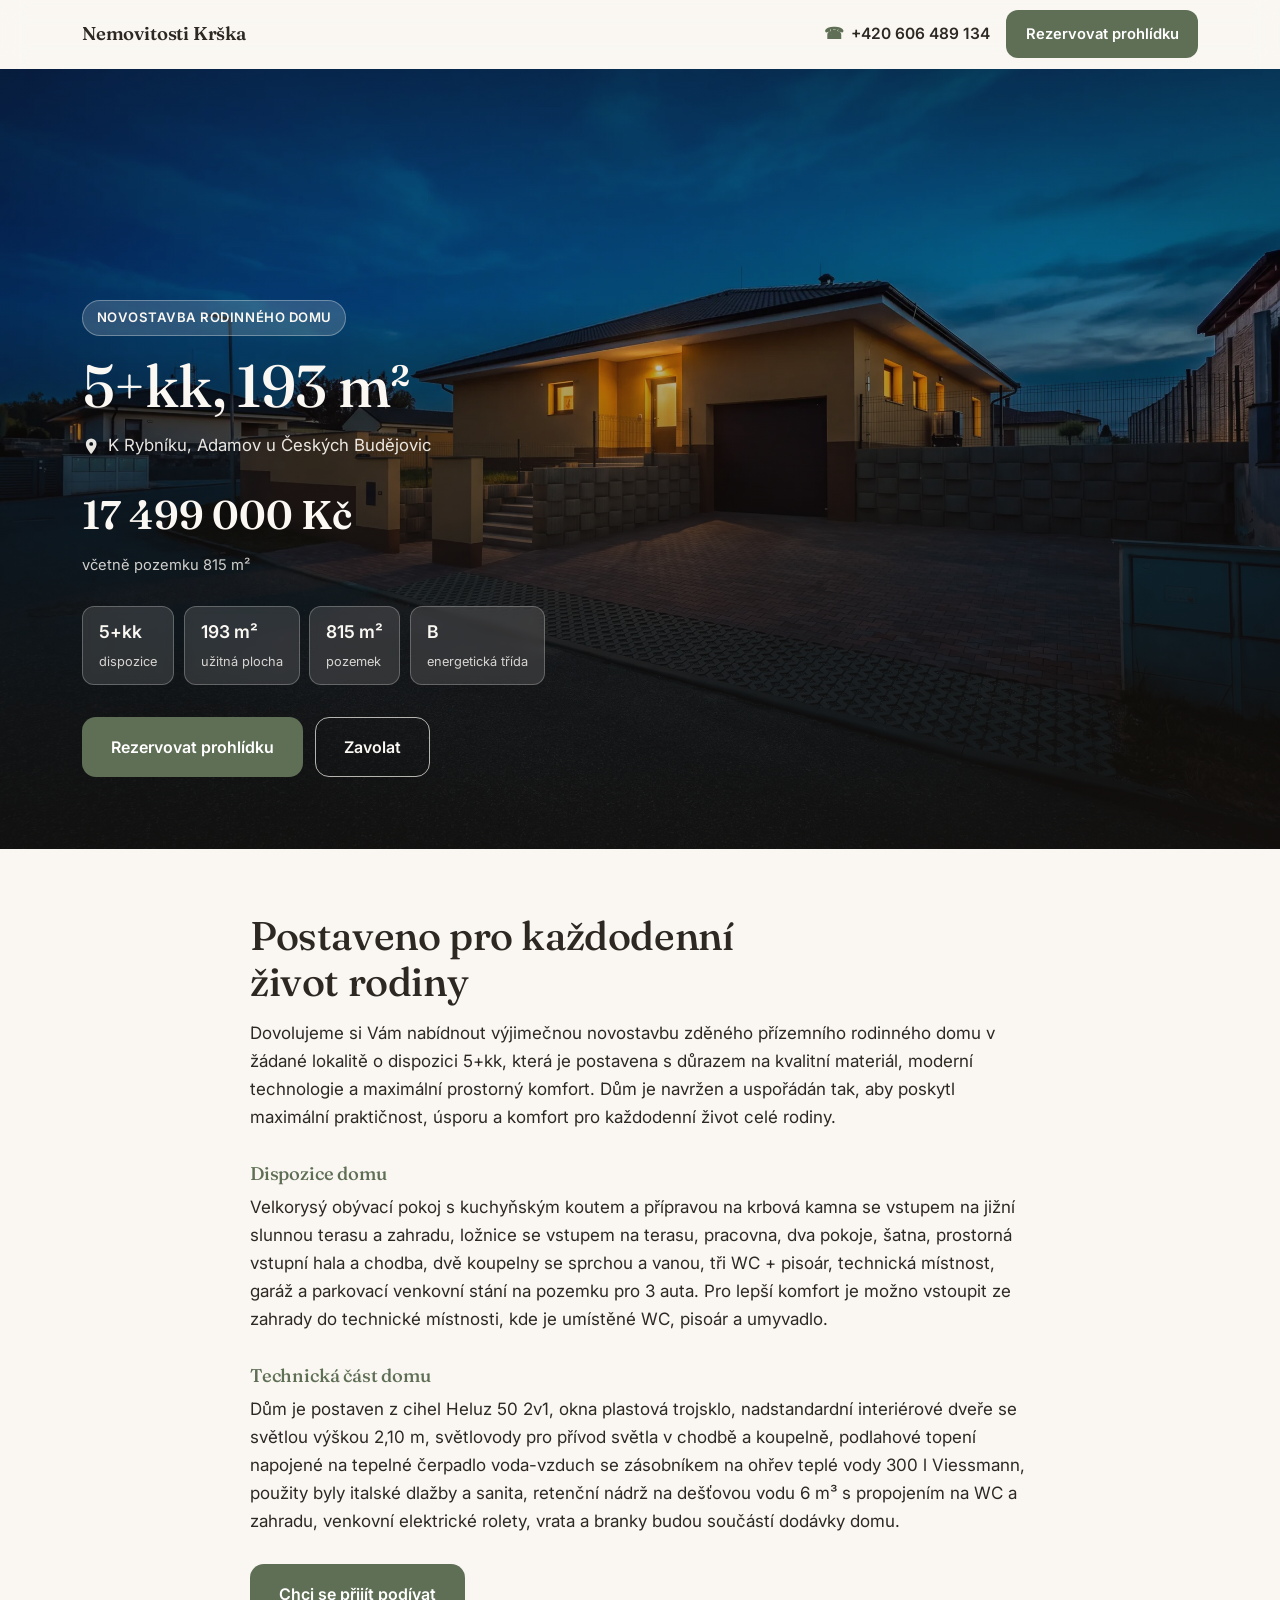
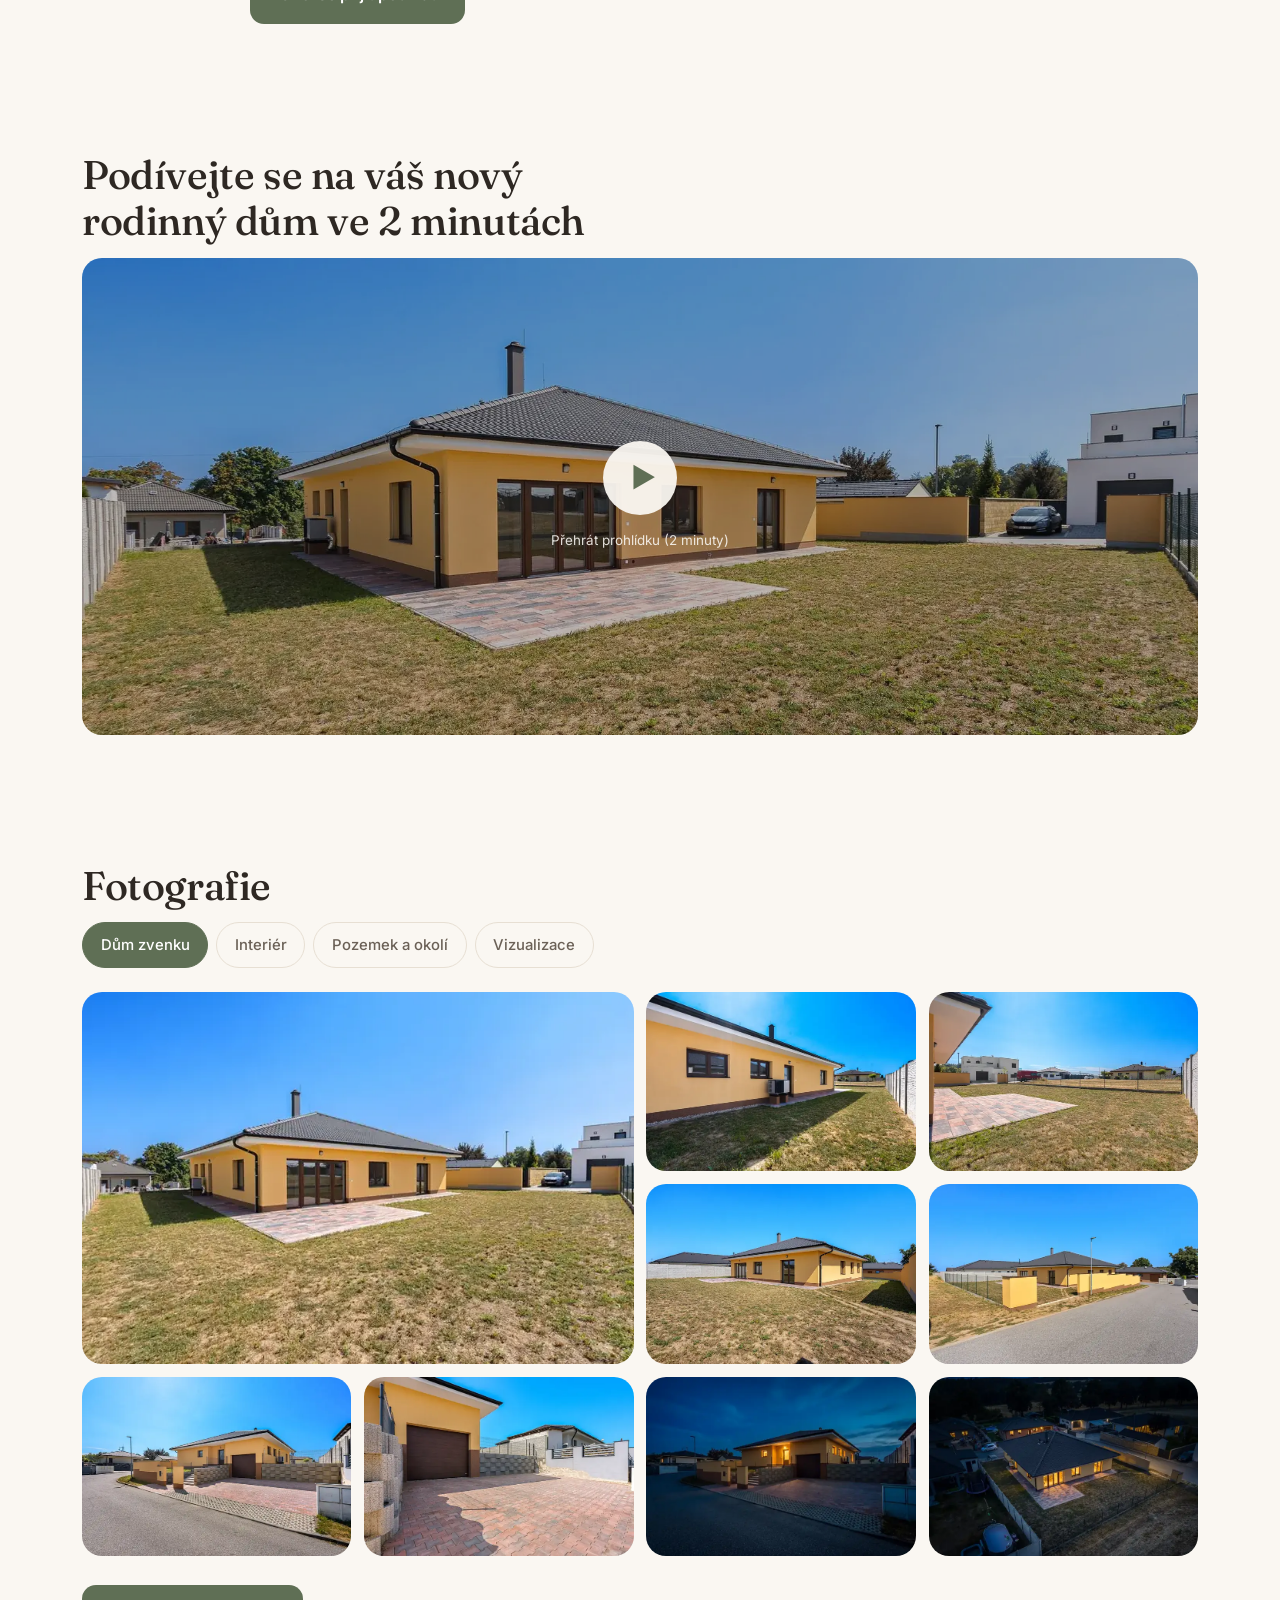
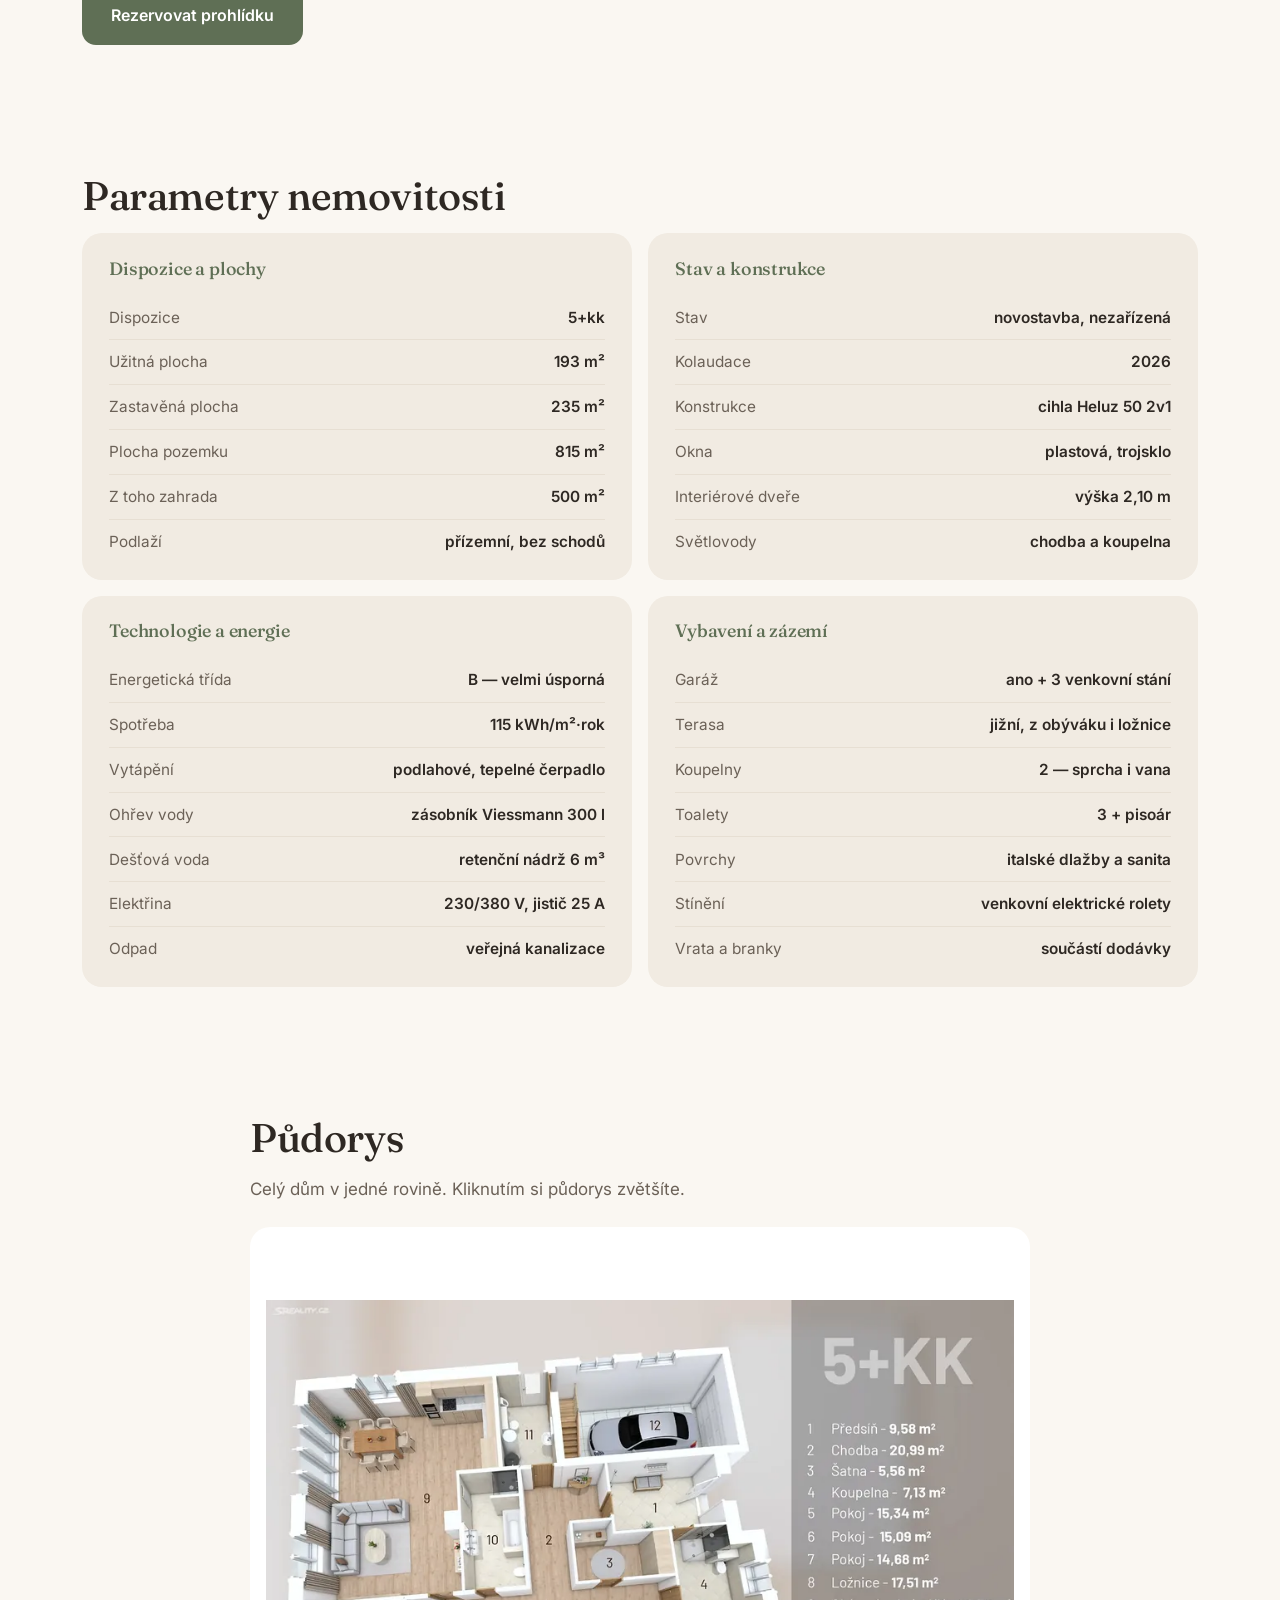
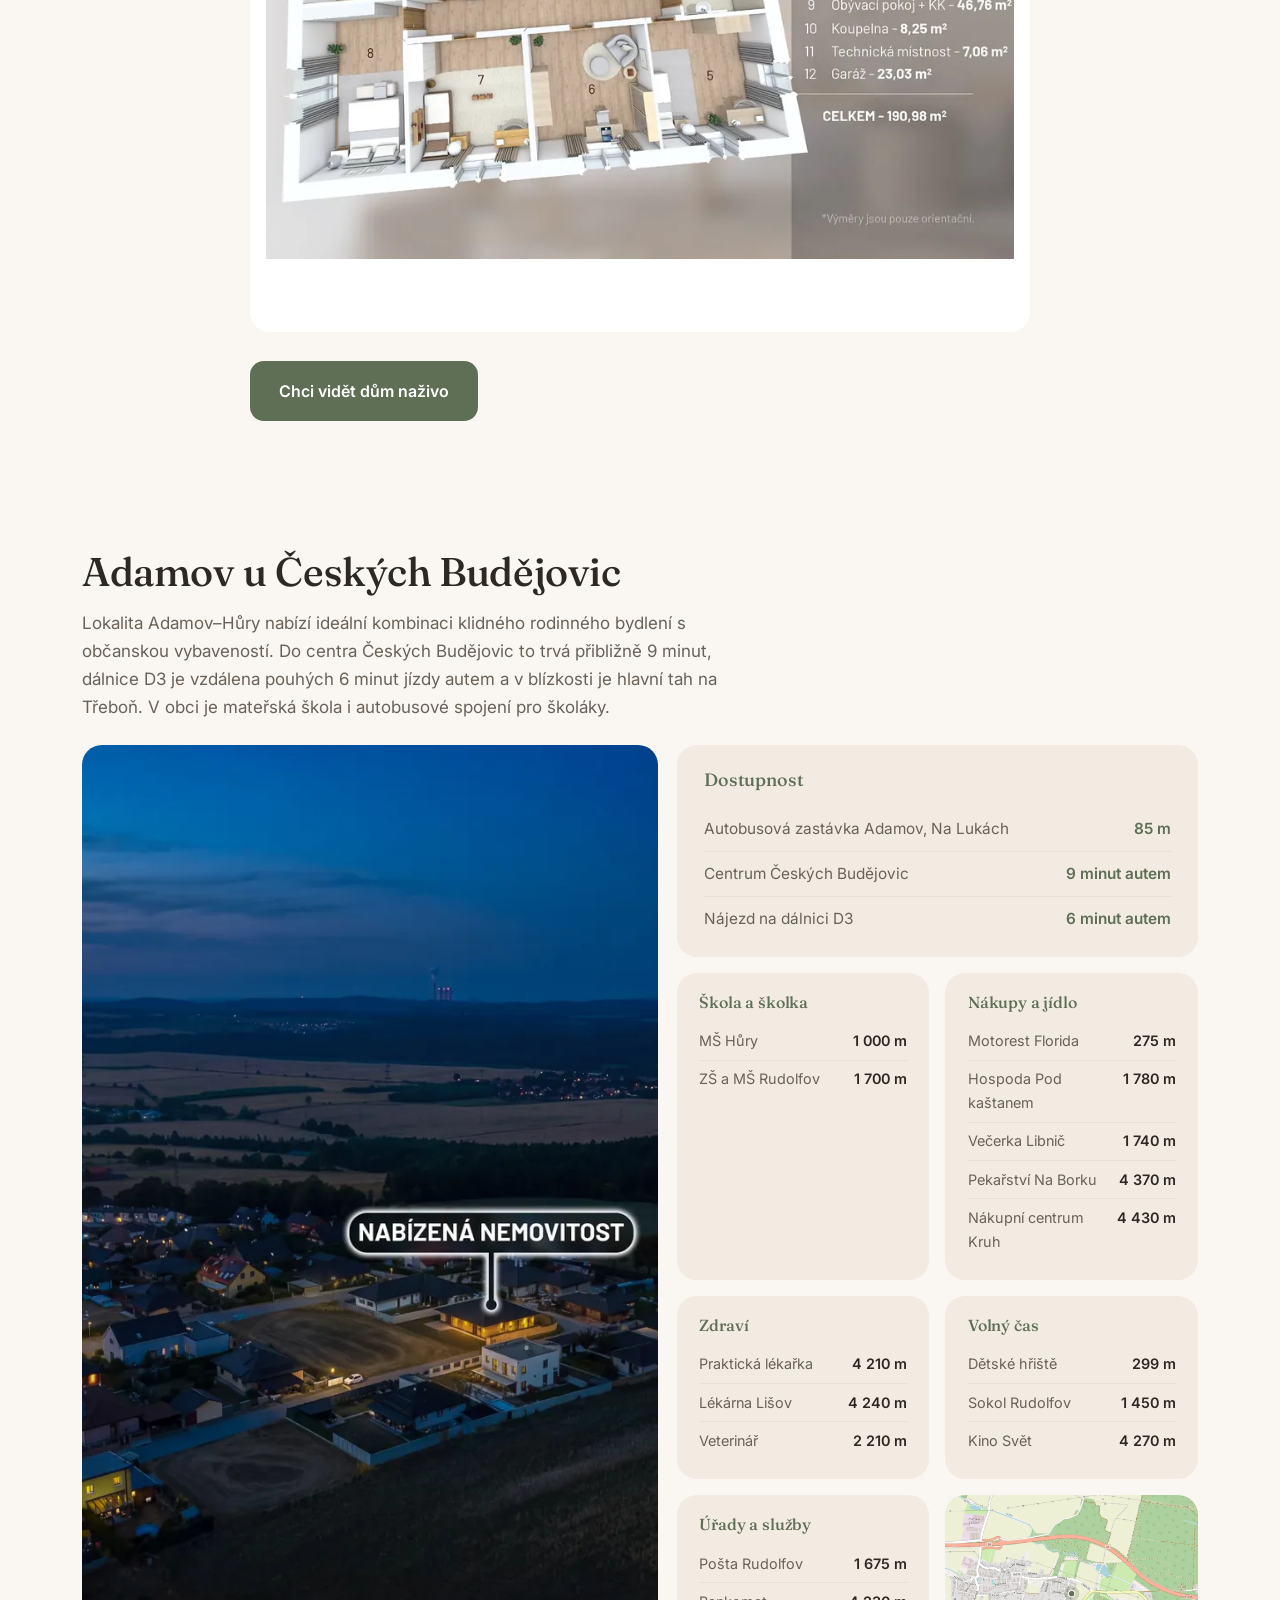
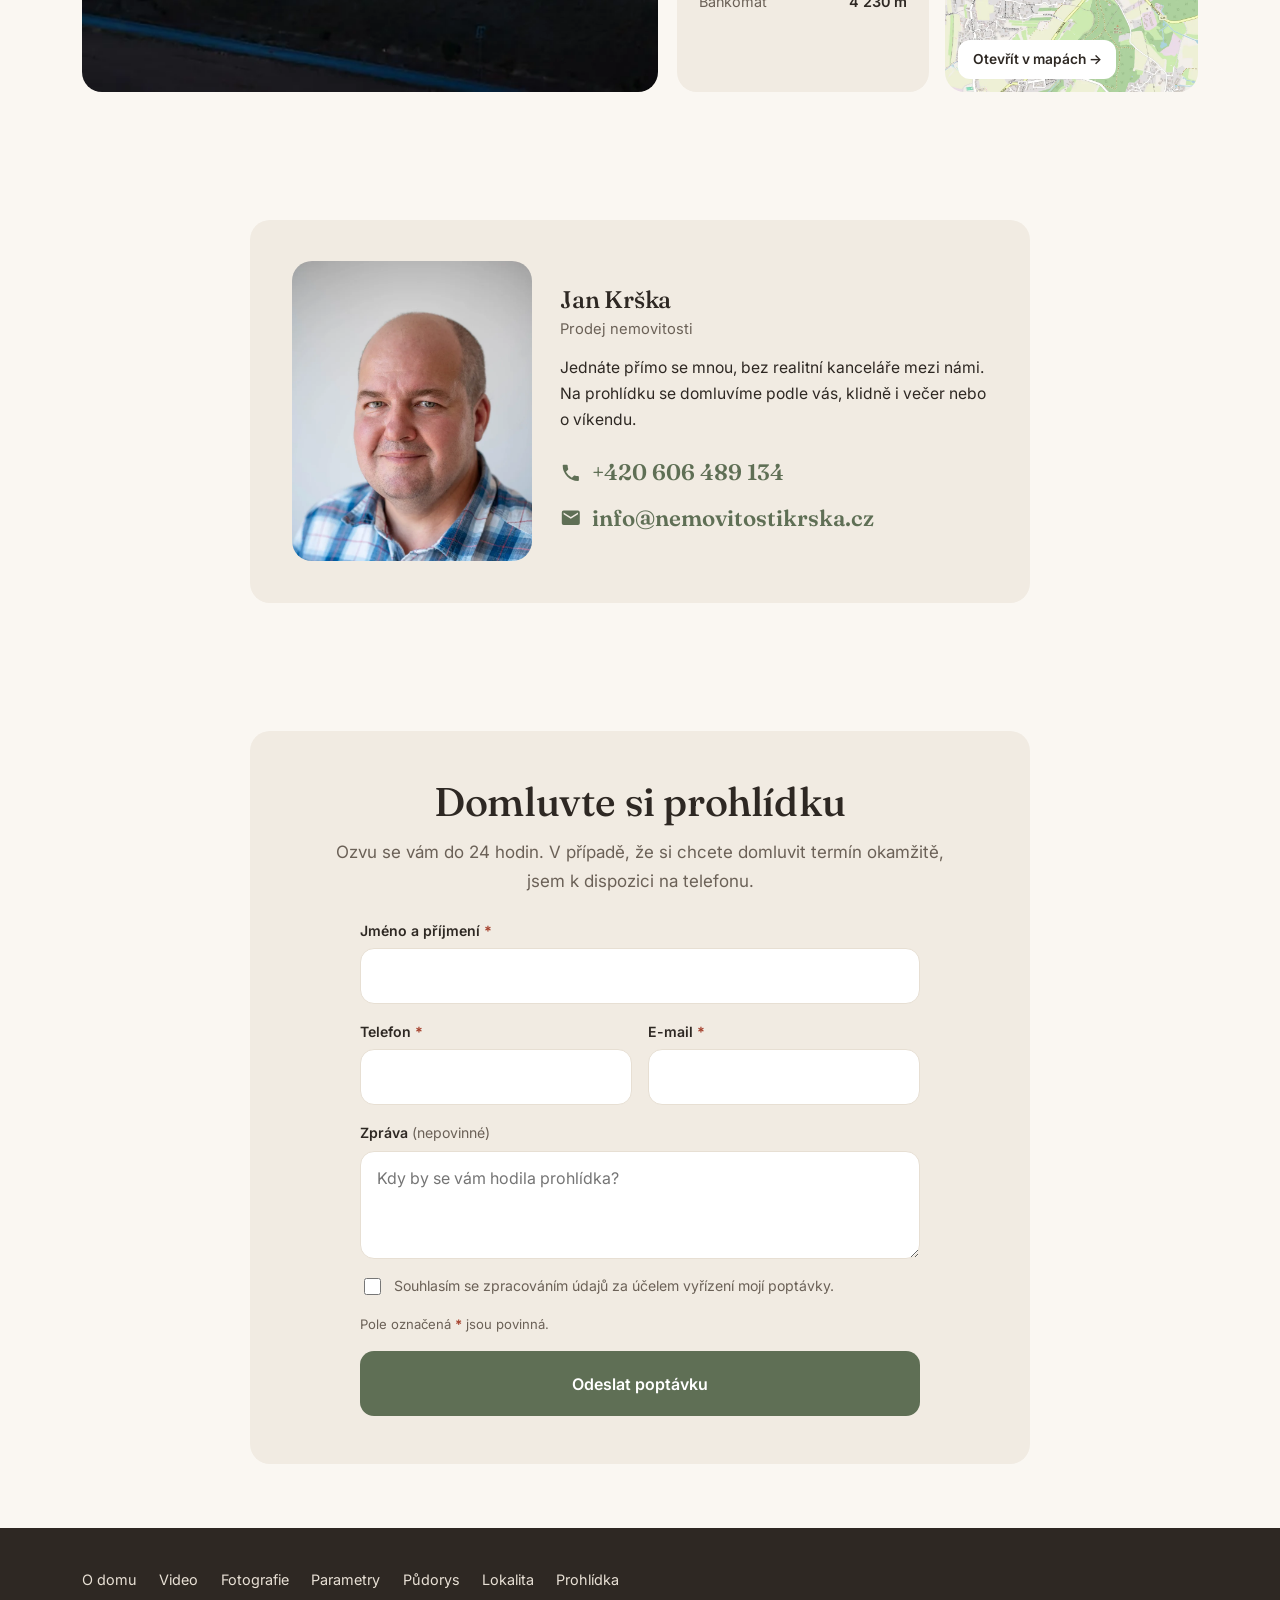
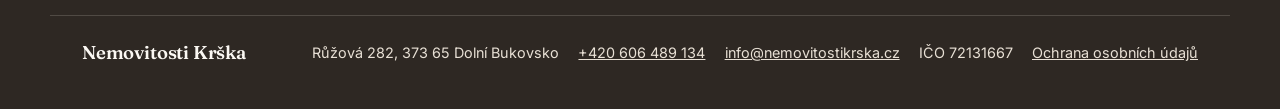
==== commit 9191b795: "change contact email to info@nemovitostikrska.cz Co-Authored-By: Claude Opus 5 (1M context) <noreply" ====
--- a/index.html
+++ b/index.html
@@ -44,7 +44,7 @@
       "name": "Nemovitosti Krška",
       "url": "https://www.nemovitostikrska.cz/",
       "telephone": "+420606489134",
-      "email": "jan-krska@seznam.cz",
+      "email": "info@nemovitostikrska.cz",
       "identifier": "72131667",
       "founder": { "@type": "Person", "name": "Jan Krška" },
       "address": {
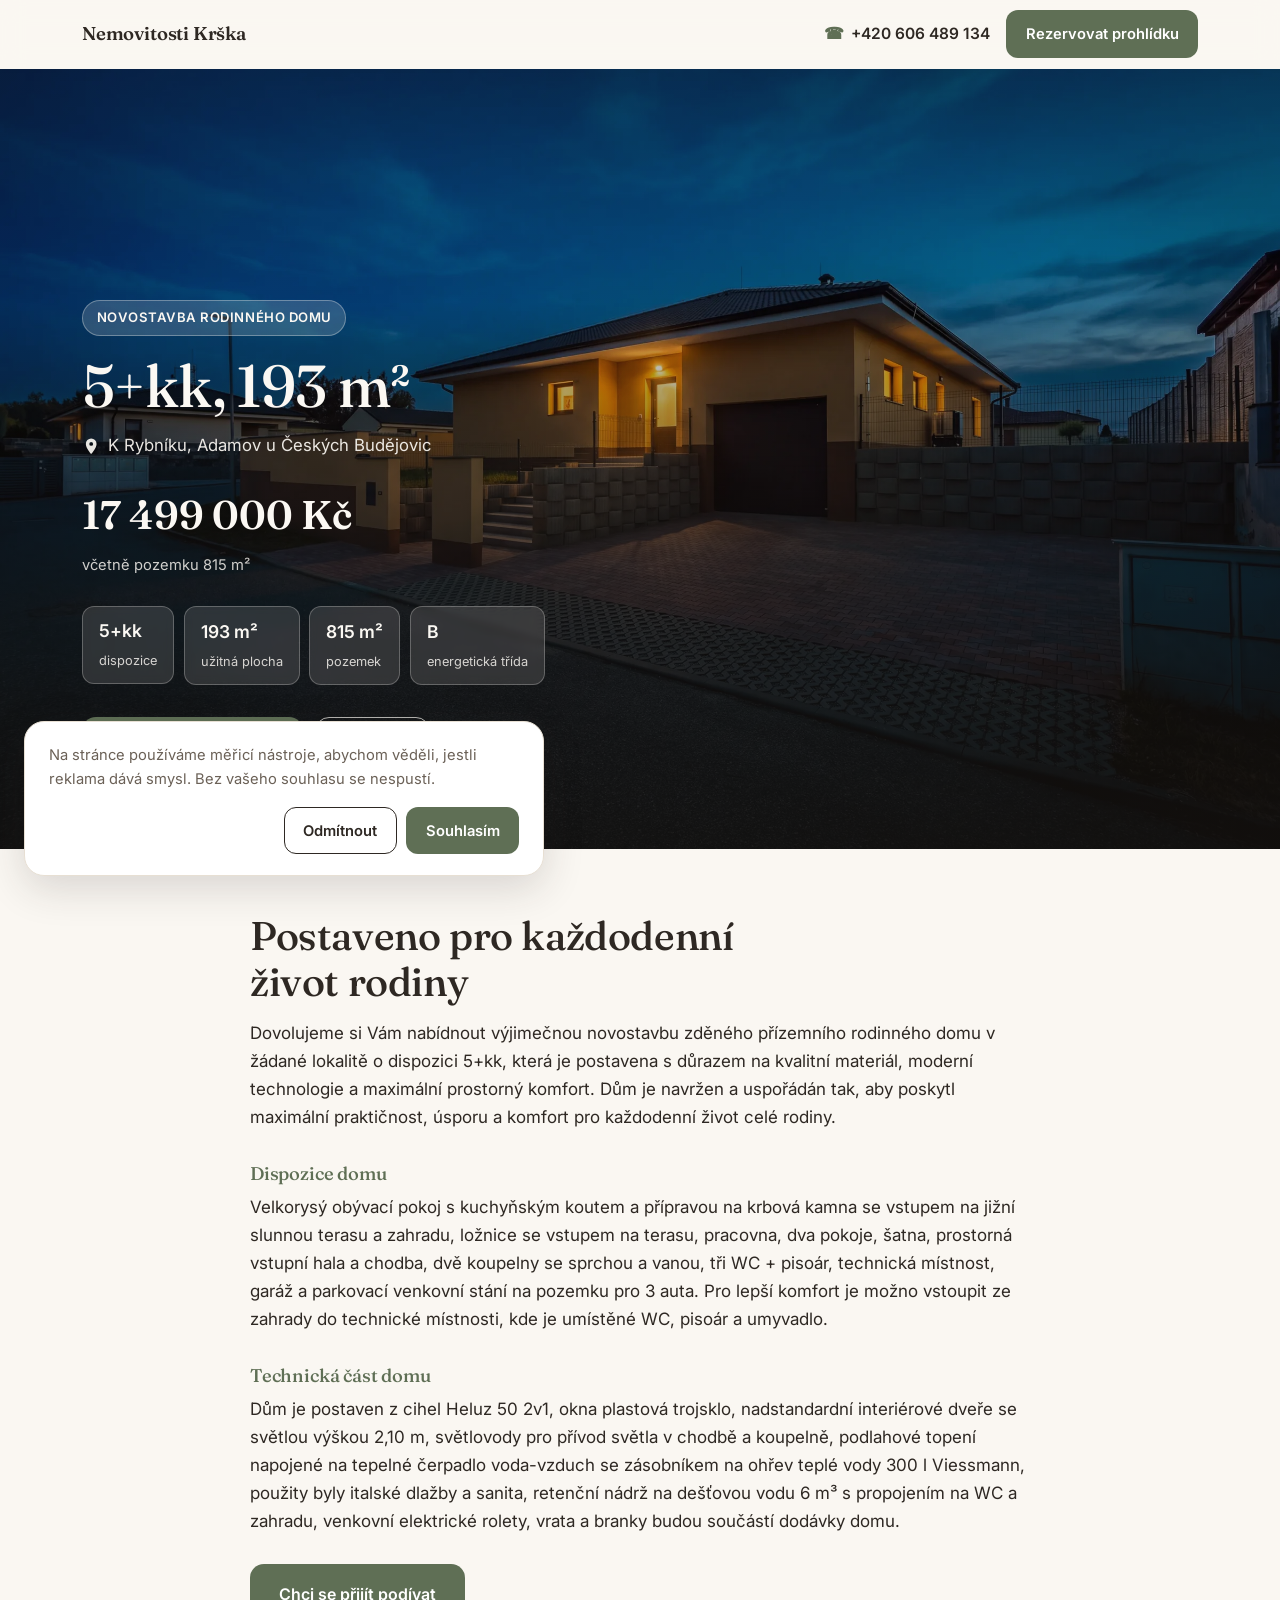
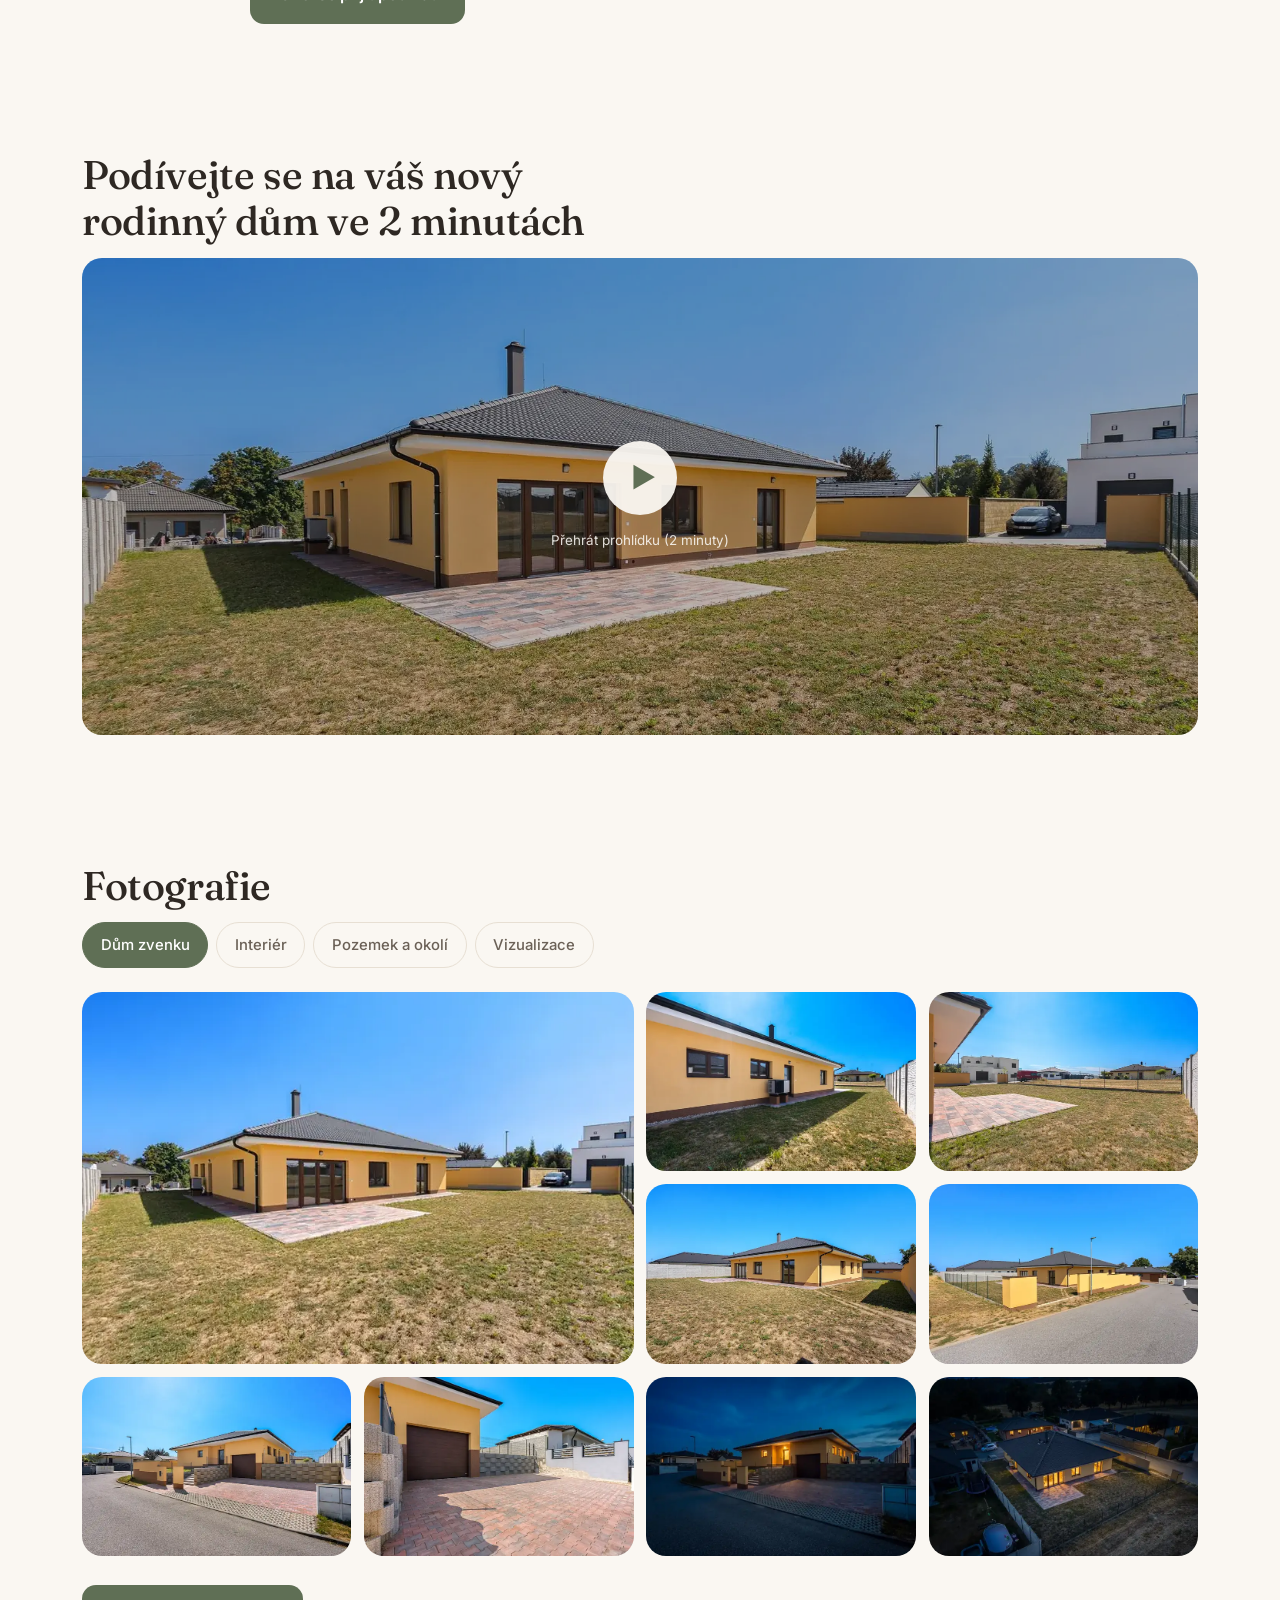
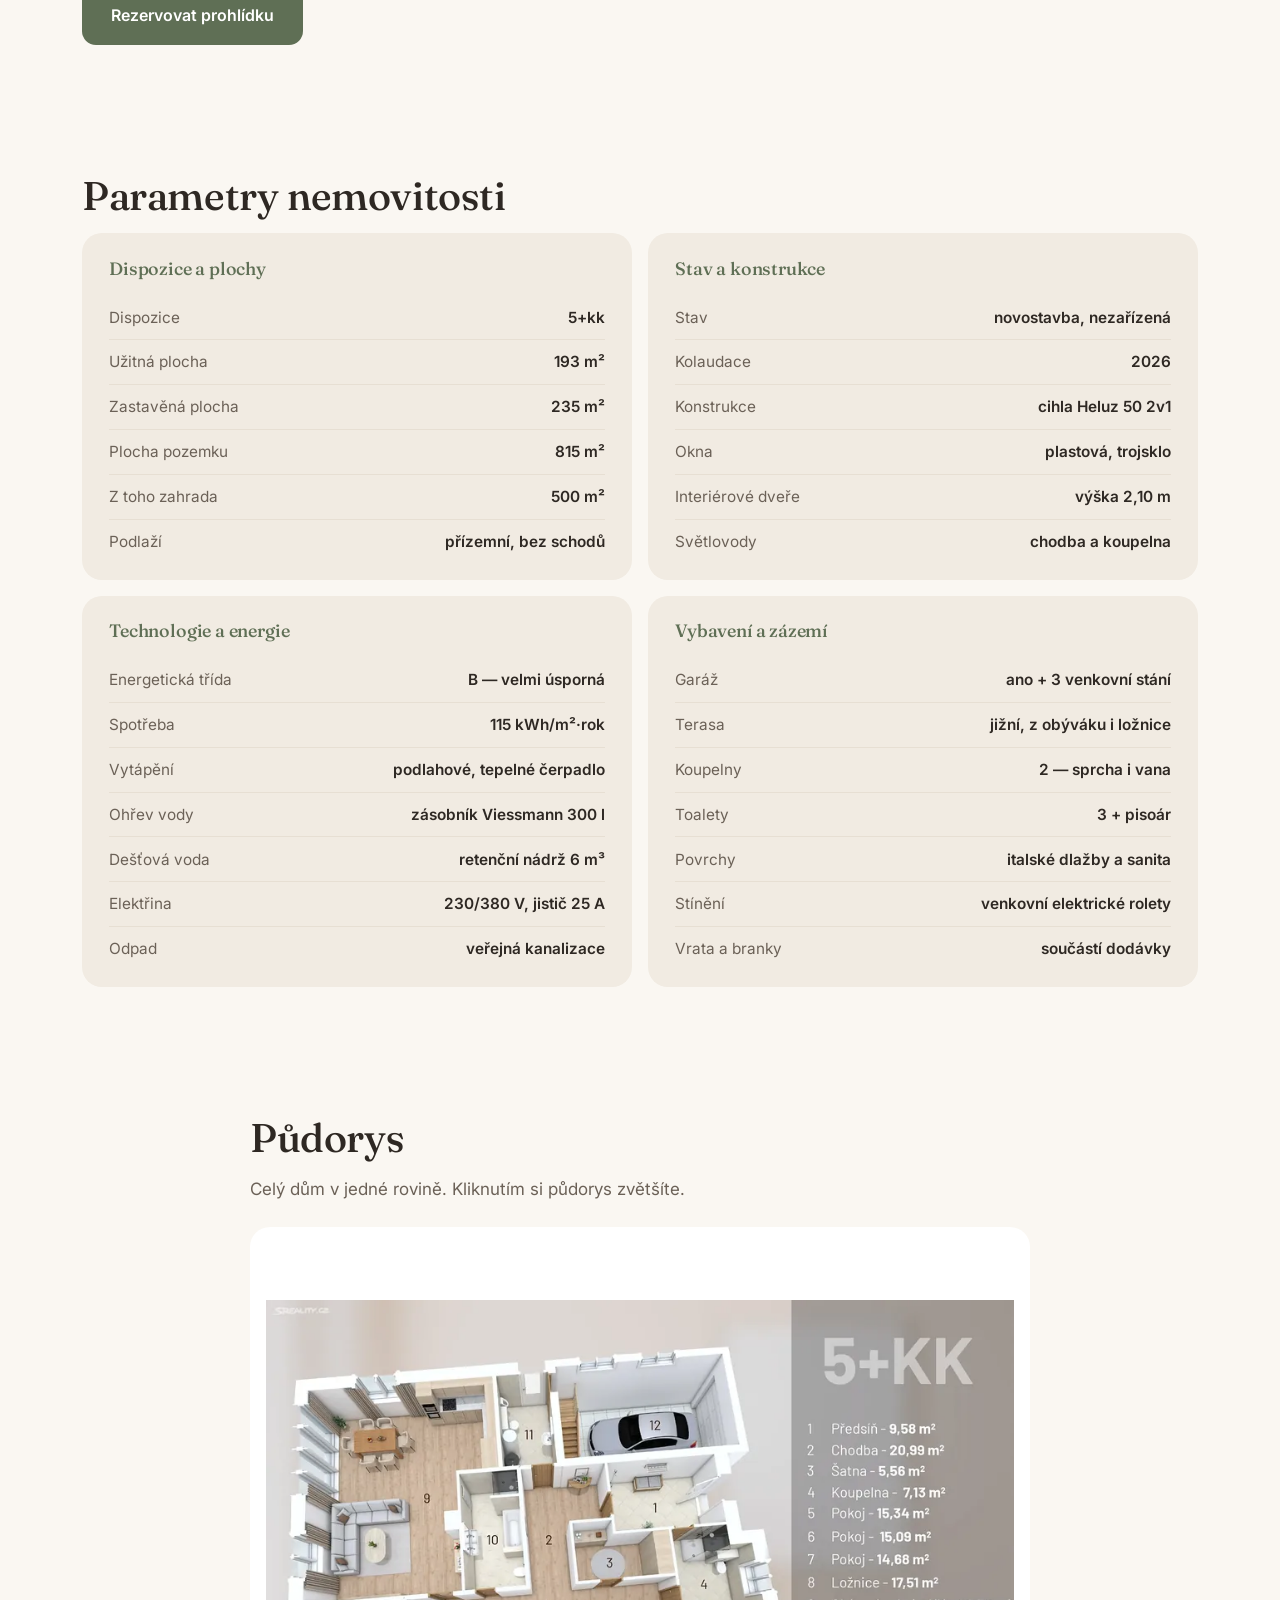
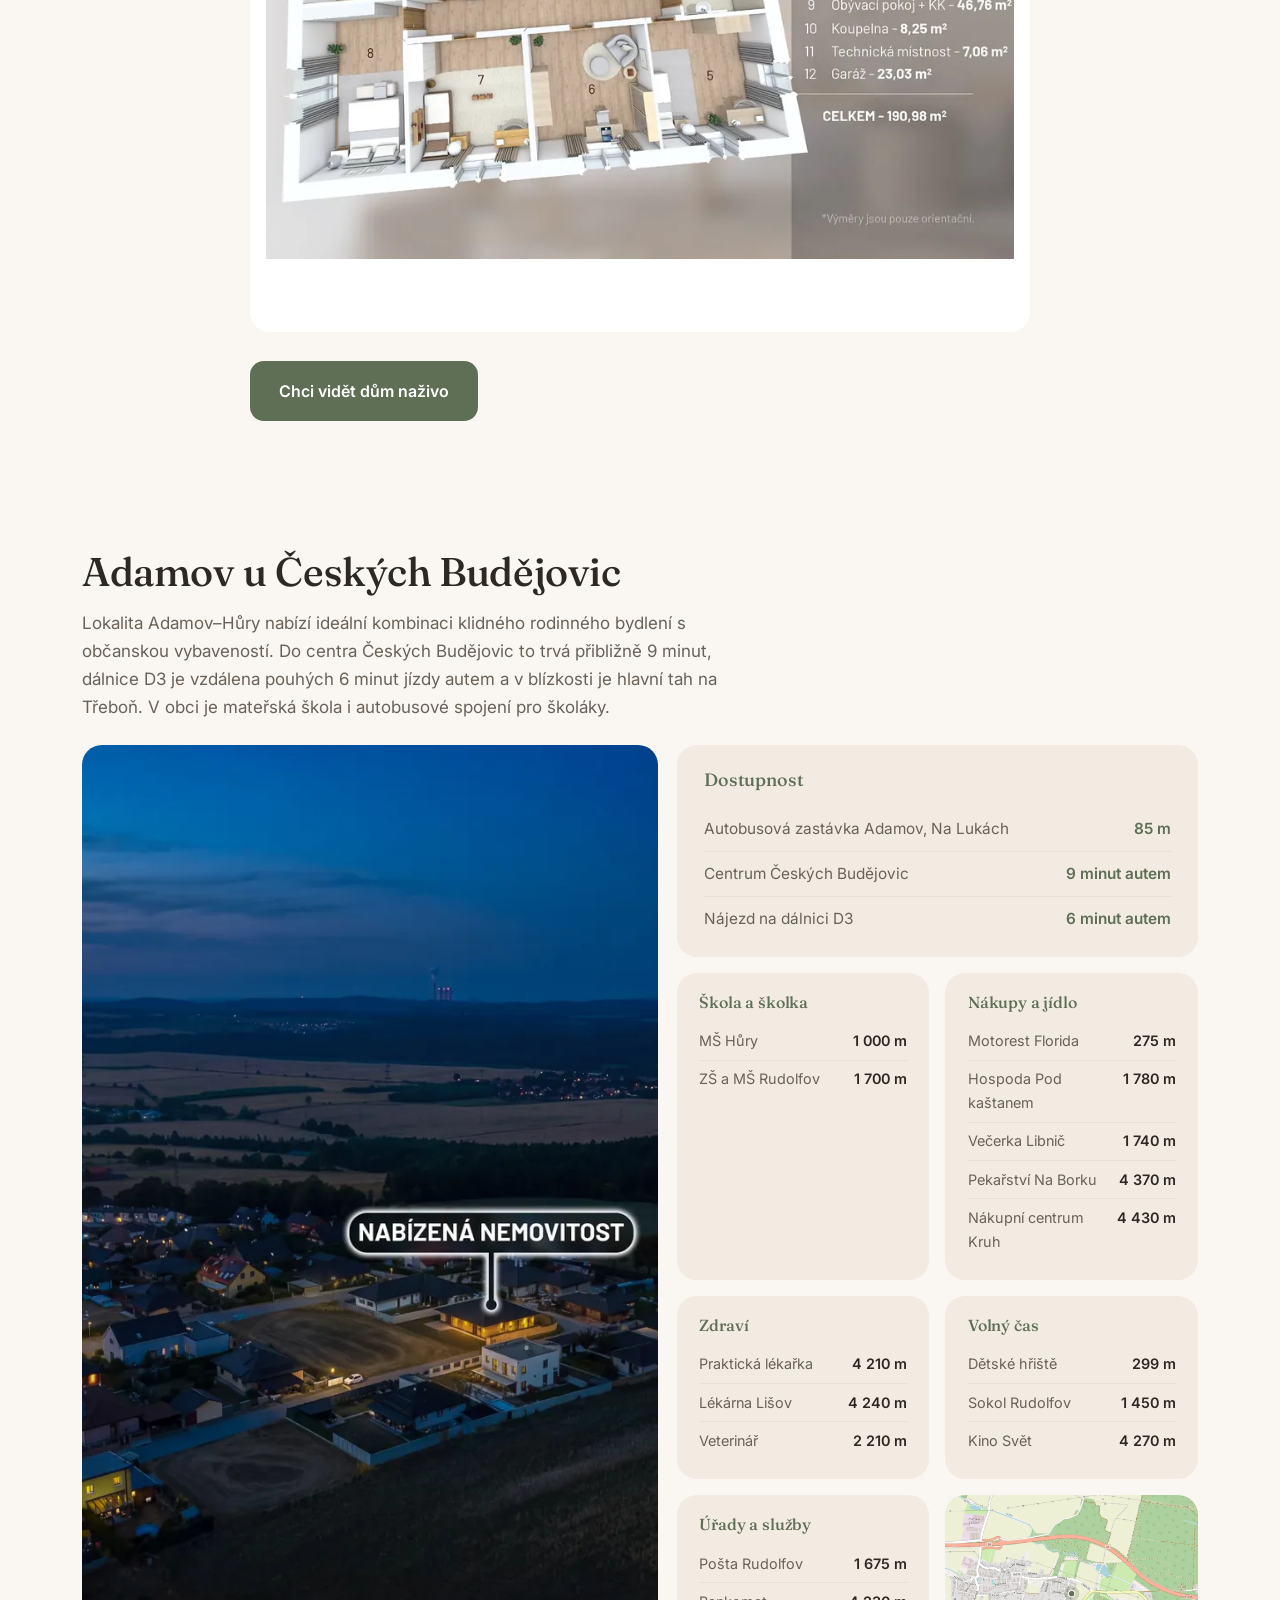
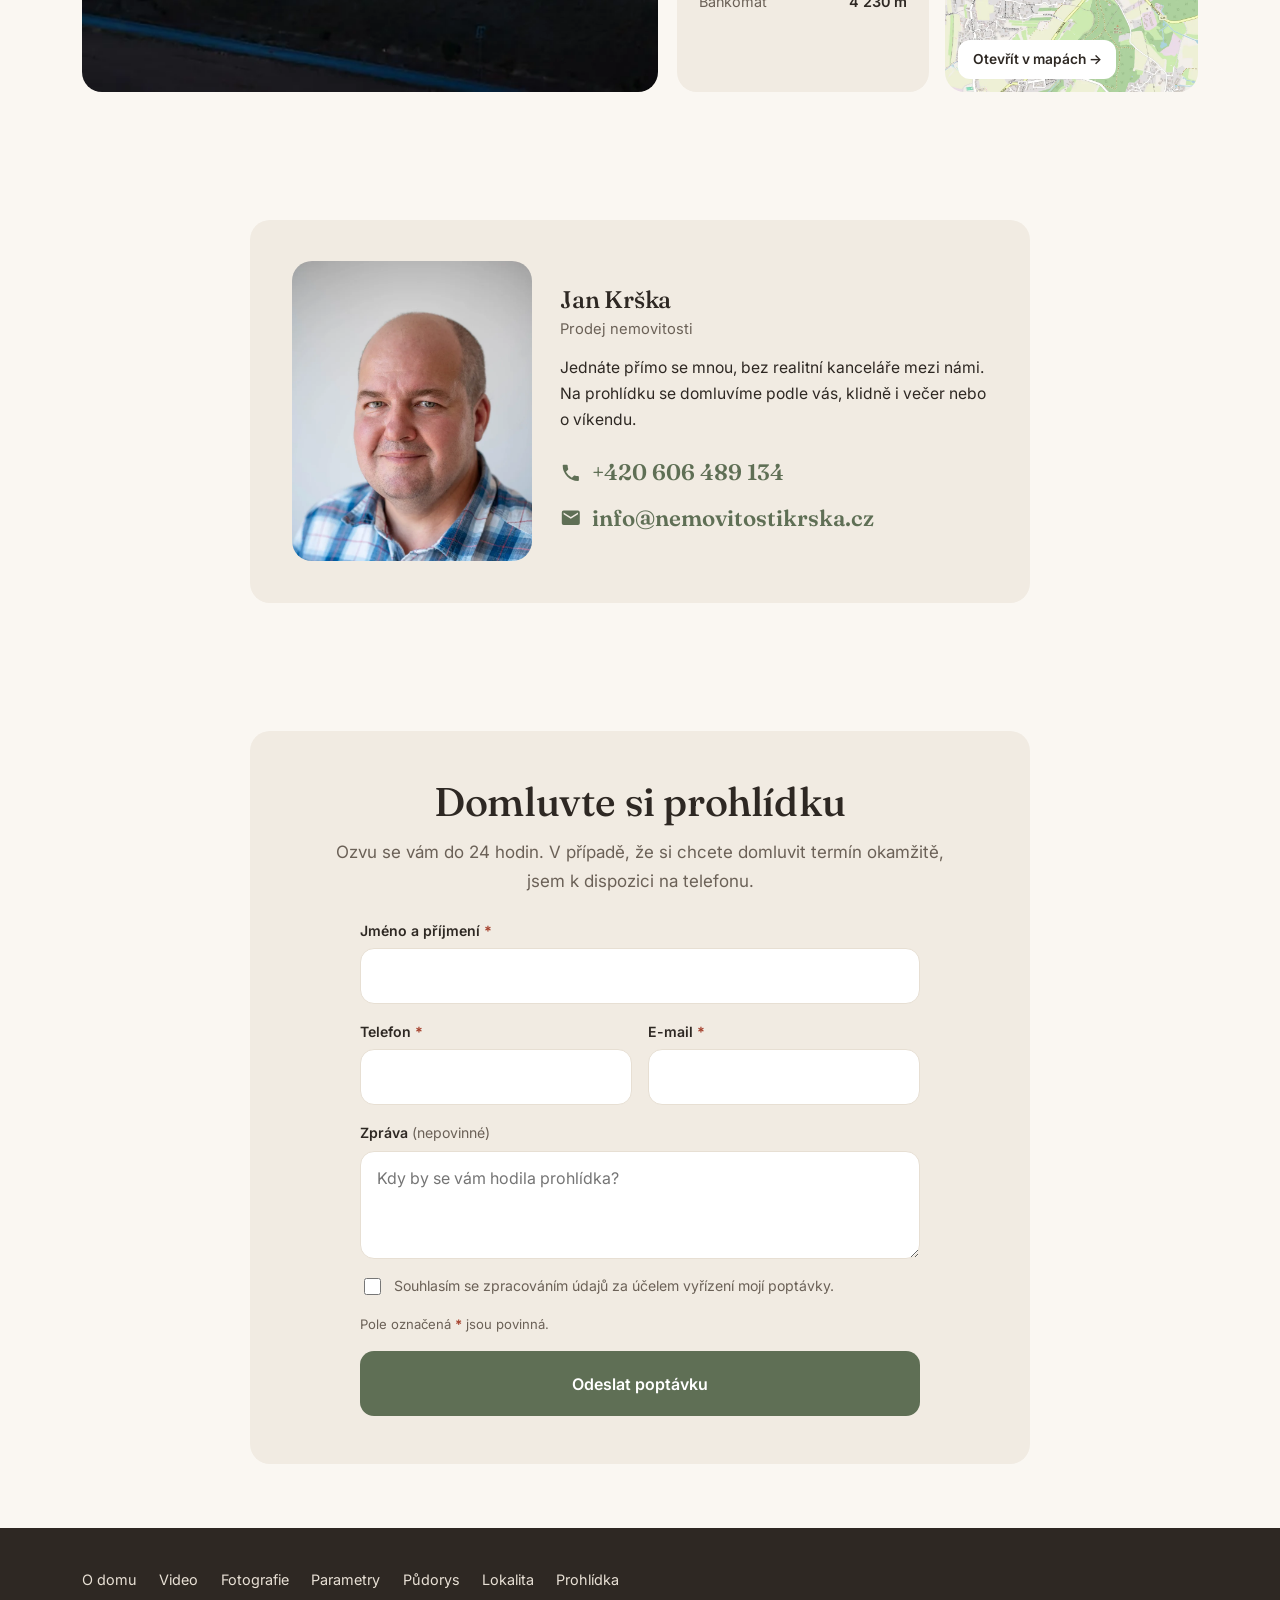
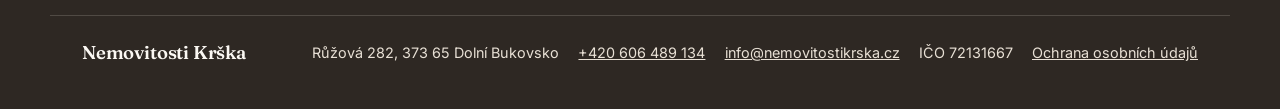
==== commit 75e37c4c: "add Google Tag Manager with consent mode Co-Authored-By: Claude Opus 5 (1M context) <noreply@anthrop" ====
--- a/index.html
+++ b/index.html
@@ -3,6 +3,30 @@
 <head>
 <meta charset="utf-8">
 <meta name="viewport" content="width=device-width, initial-scale=1">
+
+<!-- Souhlas s cookies (Google Consent Mode): bez souhlasu je měření zakázané.
+     Souhlas ukládá lišta v js/main.js pod klíčem krska-souhlas. -->
+<script>
+window.dataLayer = window.dataLayer || [];
+function gtag(){dataLayer.push(arguments);}
+(function(){
+  var souhlas = null;
+  try { souhlas = localStorage.getItem('krska-souhlas'); } catch (e) {}
+  var stav = souhlas === 'ano' ? 'granted' : 'denied';
+  gtag('consent', 'default', {
+    ad_storage: stav, ad_user_data: stav, ad_personalization: stav, analytics_storage: stav
+  });
+  if (souhlas === 'ano') dataLayer.push({ event: 'souhlas_udelen' });
+})();
+</script>
+
+<!-- Google Tag Manager -->
+<script>(function(w,d,s,l,i){w[l]=w[l]||[];w[l].push({'gtm.start':
+new Date().getTime(),event:'gtm.js'});var f=d.getElementsByTagName(s)[0],
+j=d.createElement(s),dl=l!='dataLayer'?'&l='+l:'';j.async=true;j.src=
+'https://www.googletagmanager.com/gtm.js?id='+i+dl;f.parentNode.insertBefore(j,f);
+})(window,document,'script','dataLayer','GTM-NCGHG8T5');</script>
+<!-- End Google Tag Manager -->
 <title>Novostavba 5+kk, 193 m² — Adamov u Českých Budějovic</title>
 <meta name="description" content="Přízemní zděná novostavba 5+kk, 193 m², pozemek 815 m² s garáží a jižní terasou v Adamově u Českých Budějovic. Energetická třída B, cena 17 499 000 Kč.">
 <link rel="canonical" href="https://www.nemovitostikrska.cz/">
@@ -110,6 +134,10 @@
 </head>
 
 <body>
+<!-- Google Tag Manager (noscript) -->
+<noscript><iframe src="https://www.googletagmanager.com/ns.html?id=GTM-NCGHG8T5"
+height="0" width="0" style="display:none;visibility:hidden"></iframe></noscript>
+<!-- End Google Tag Manager (noscript) -->
 
 <!-- ============ HLAVIČKA ============ -->
 <header class="hlavicka" id="hlavicka">
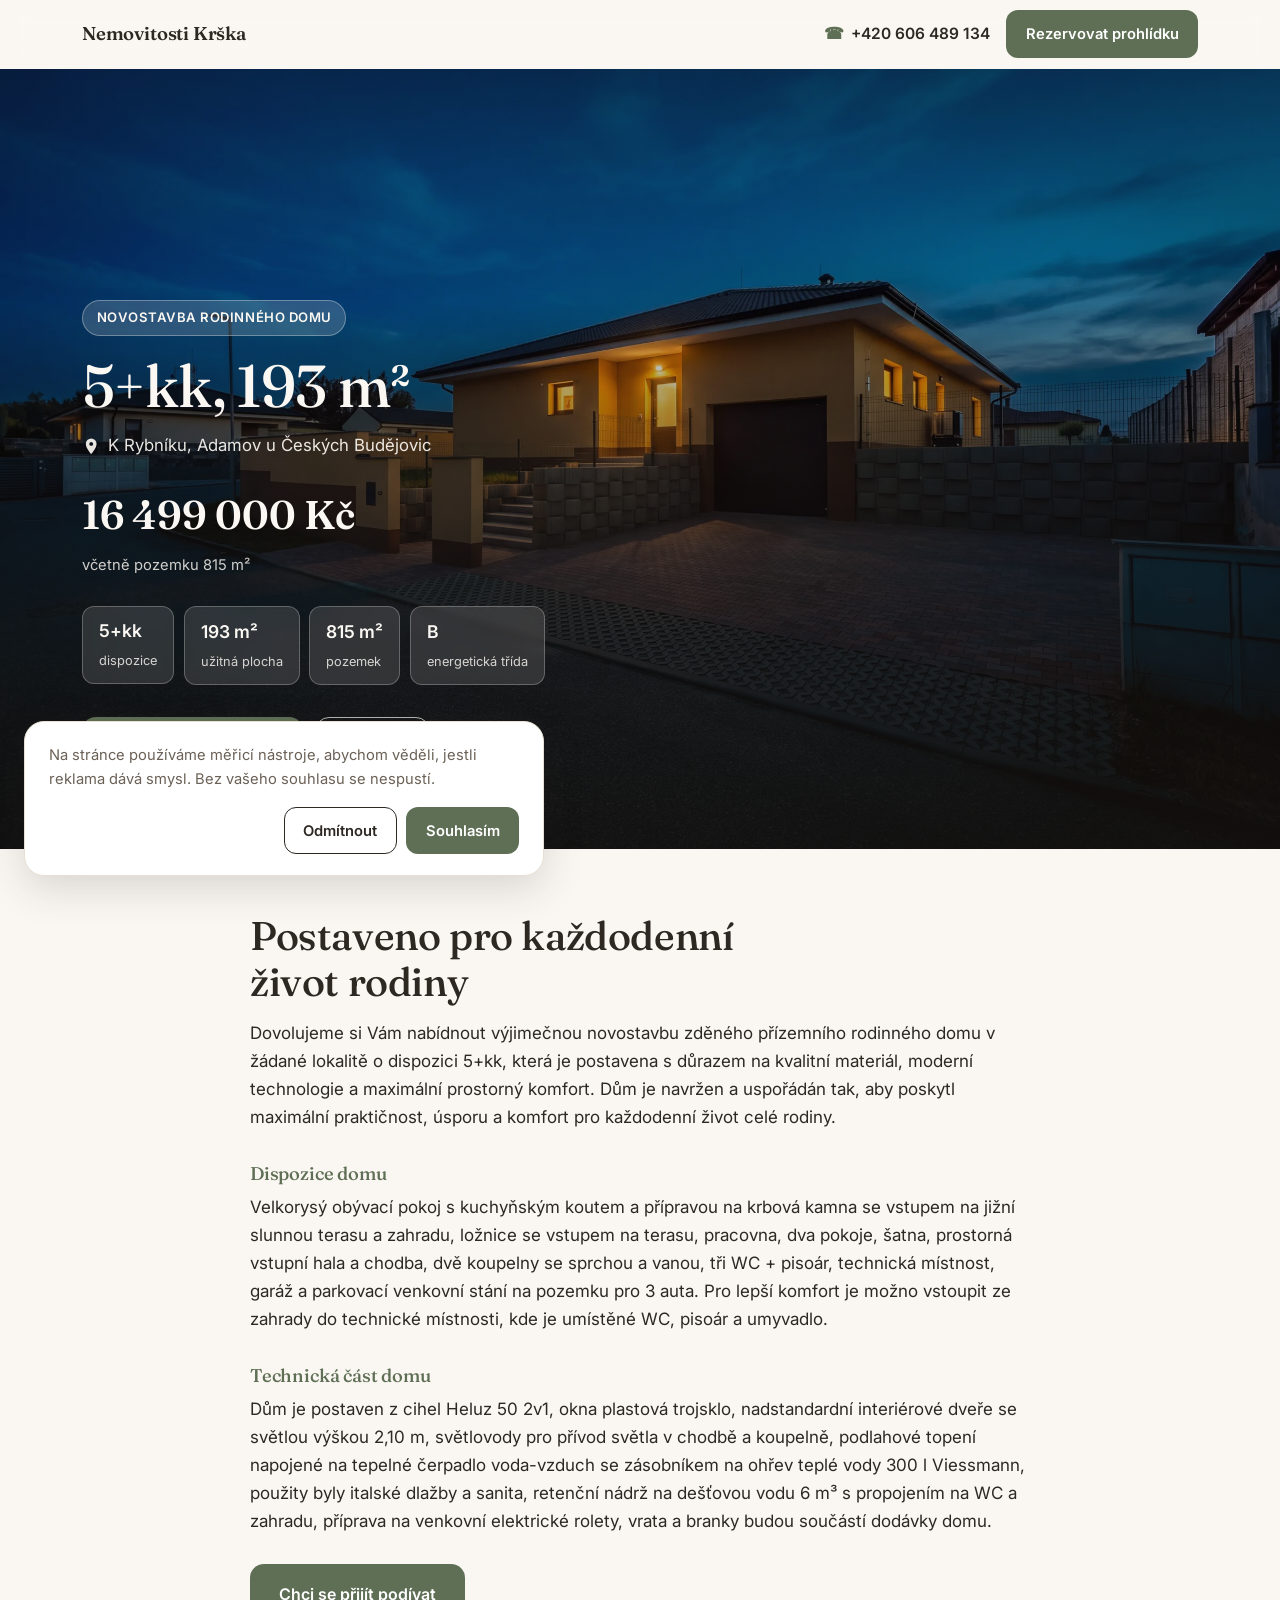
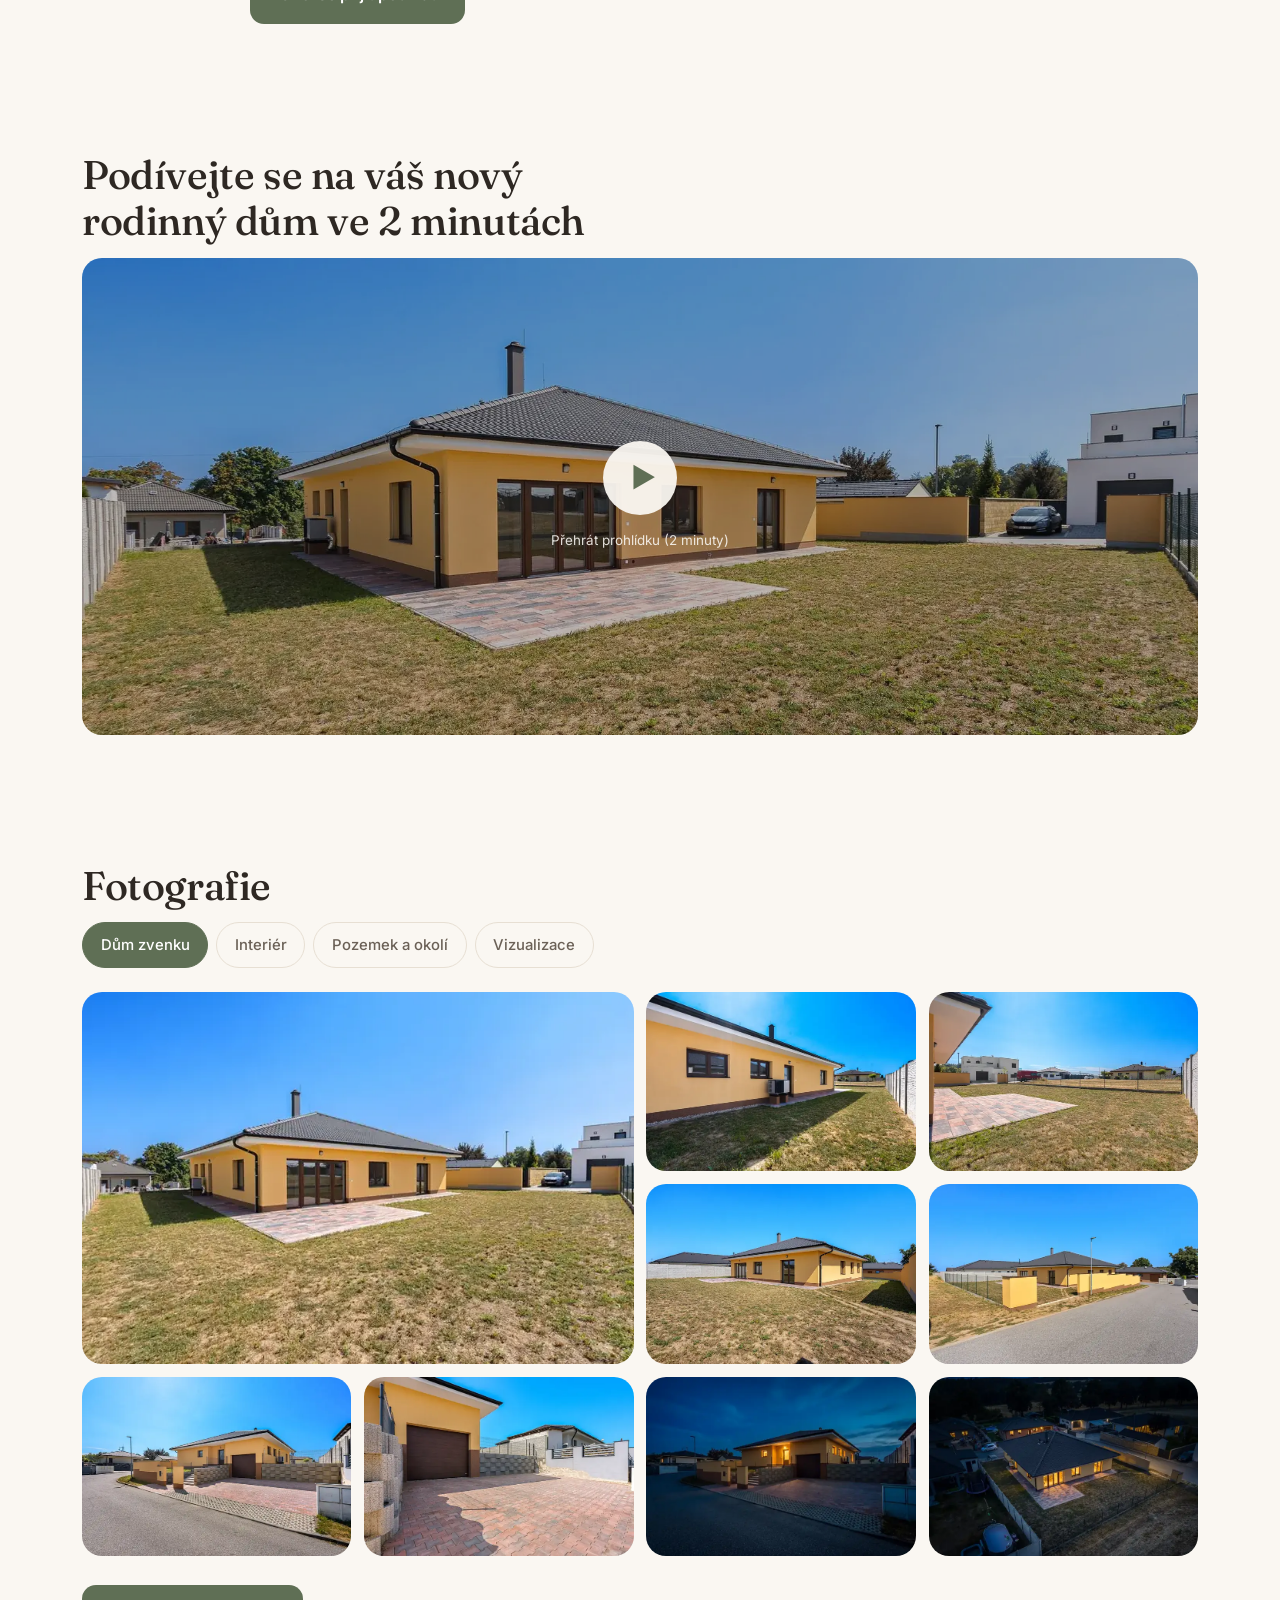
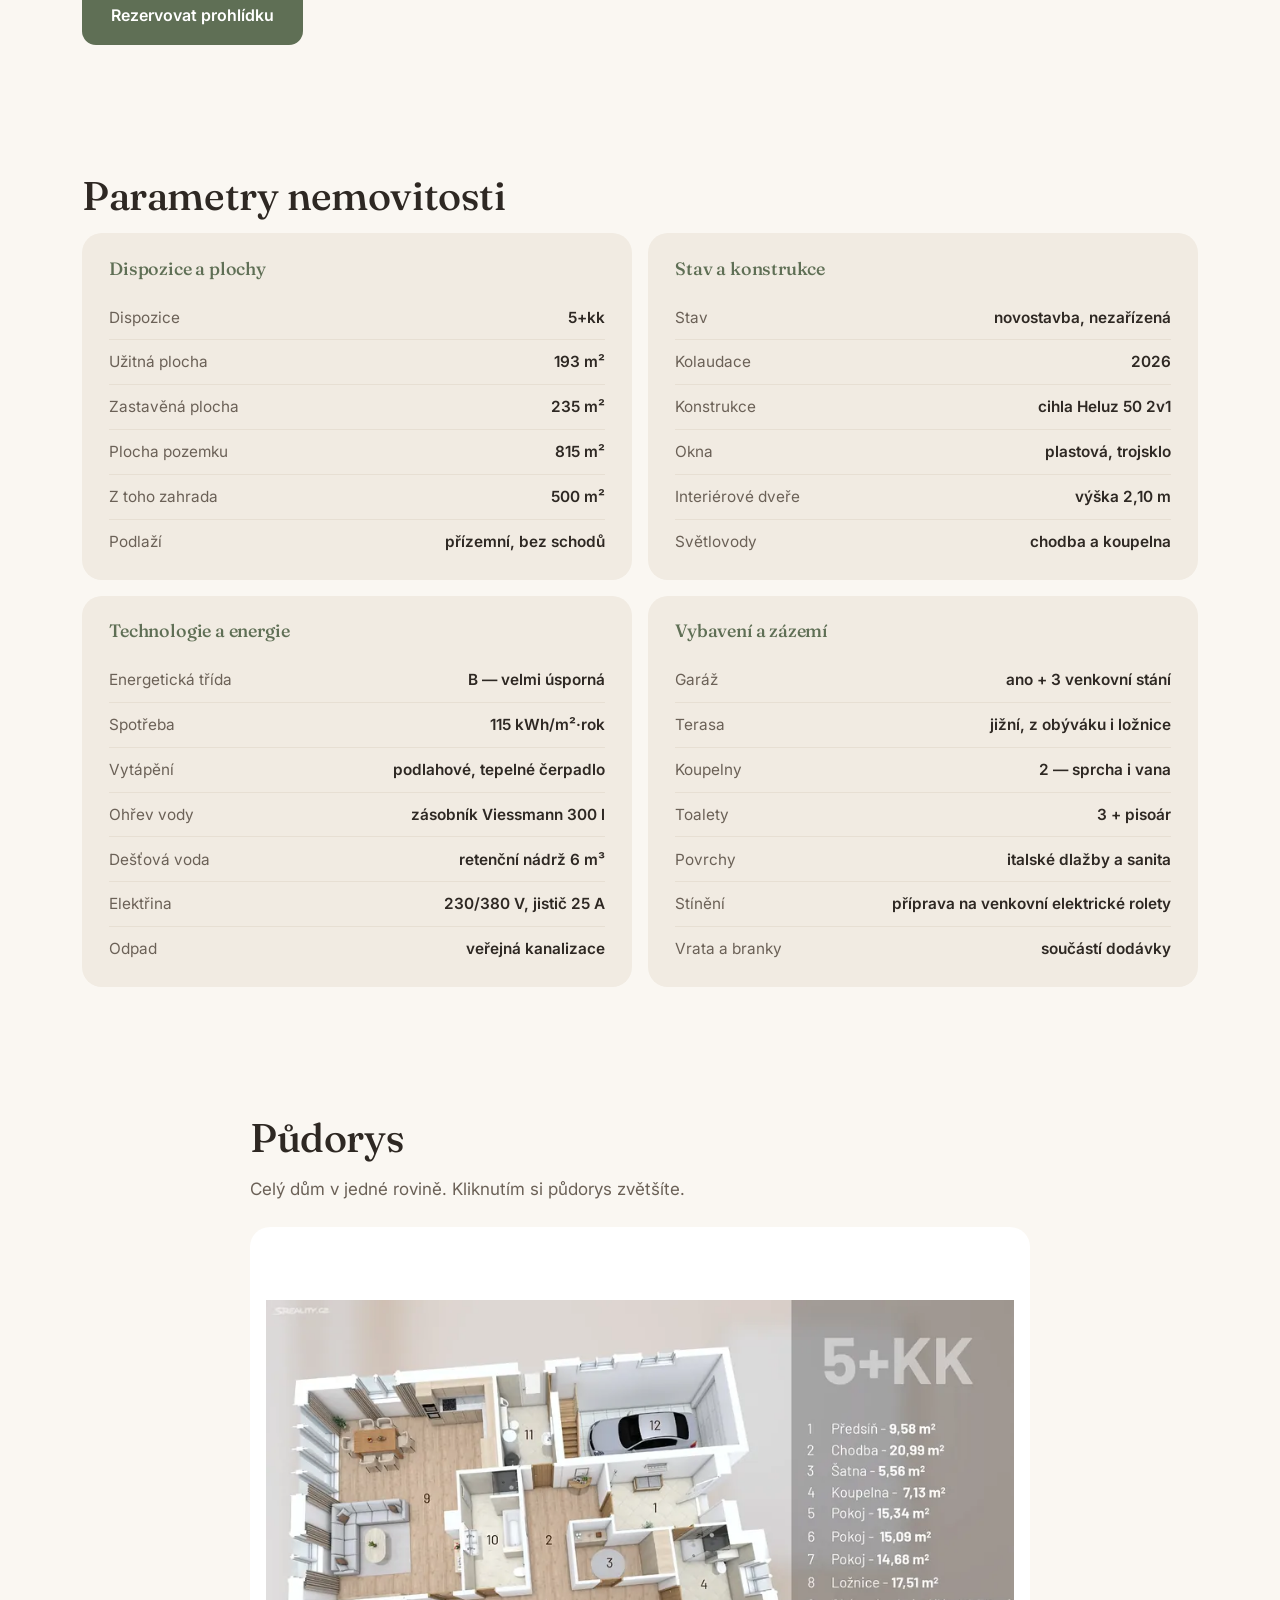
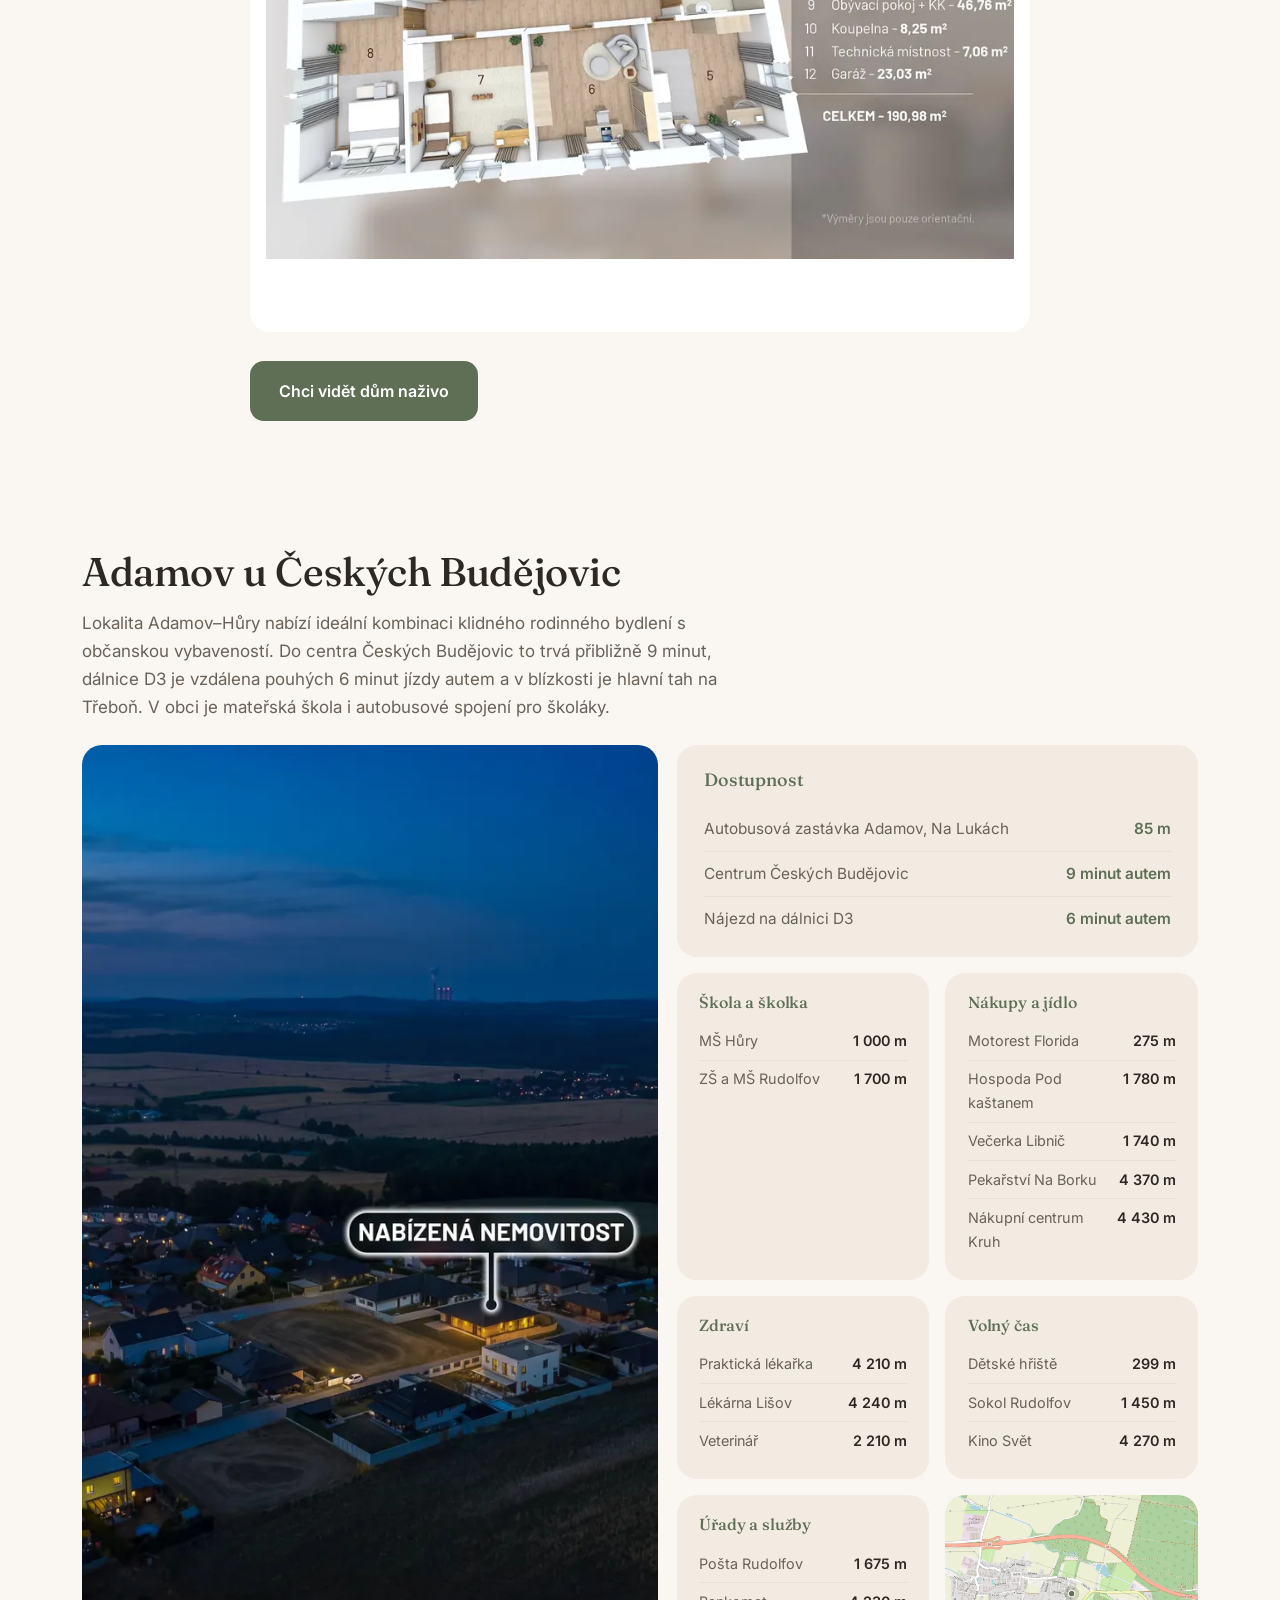
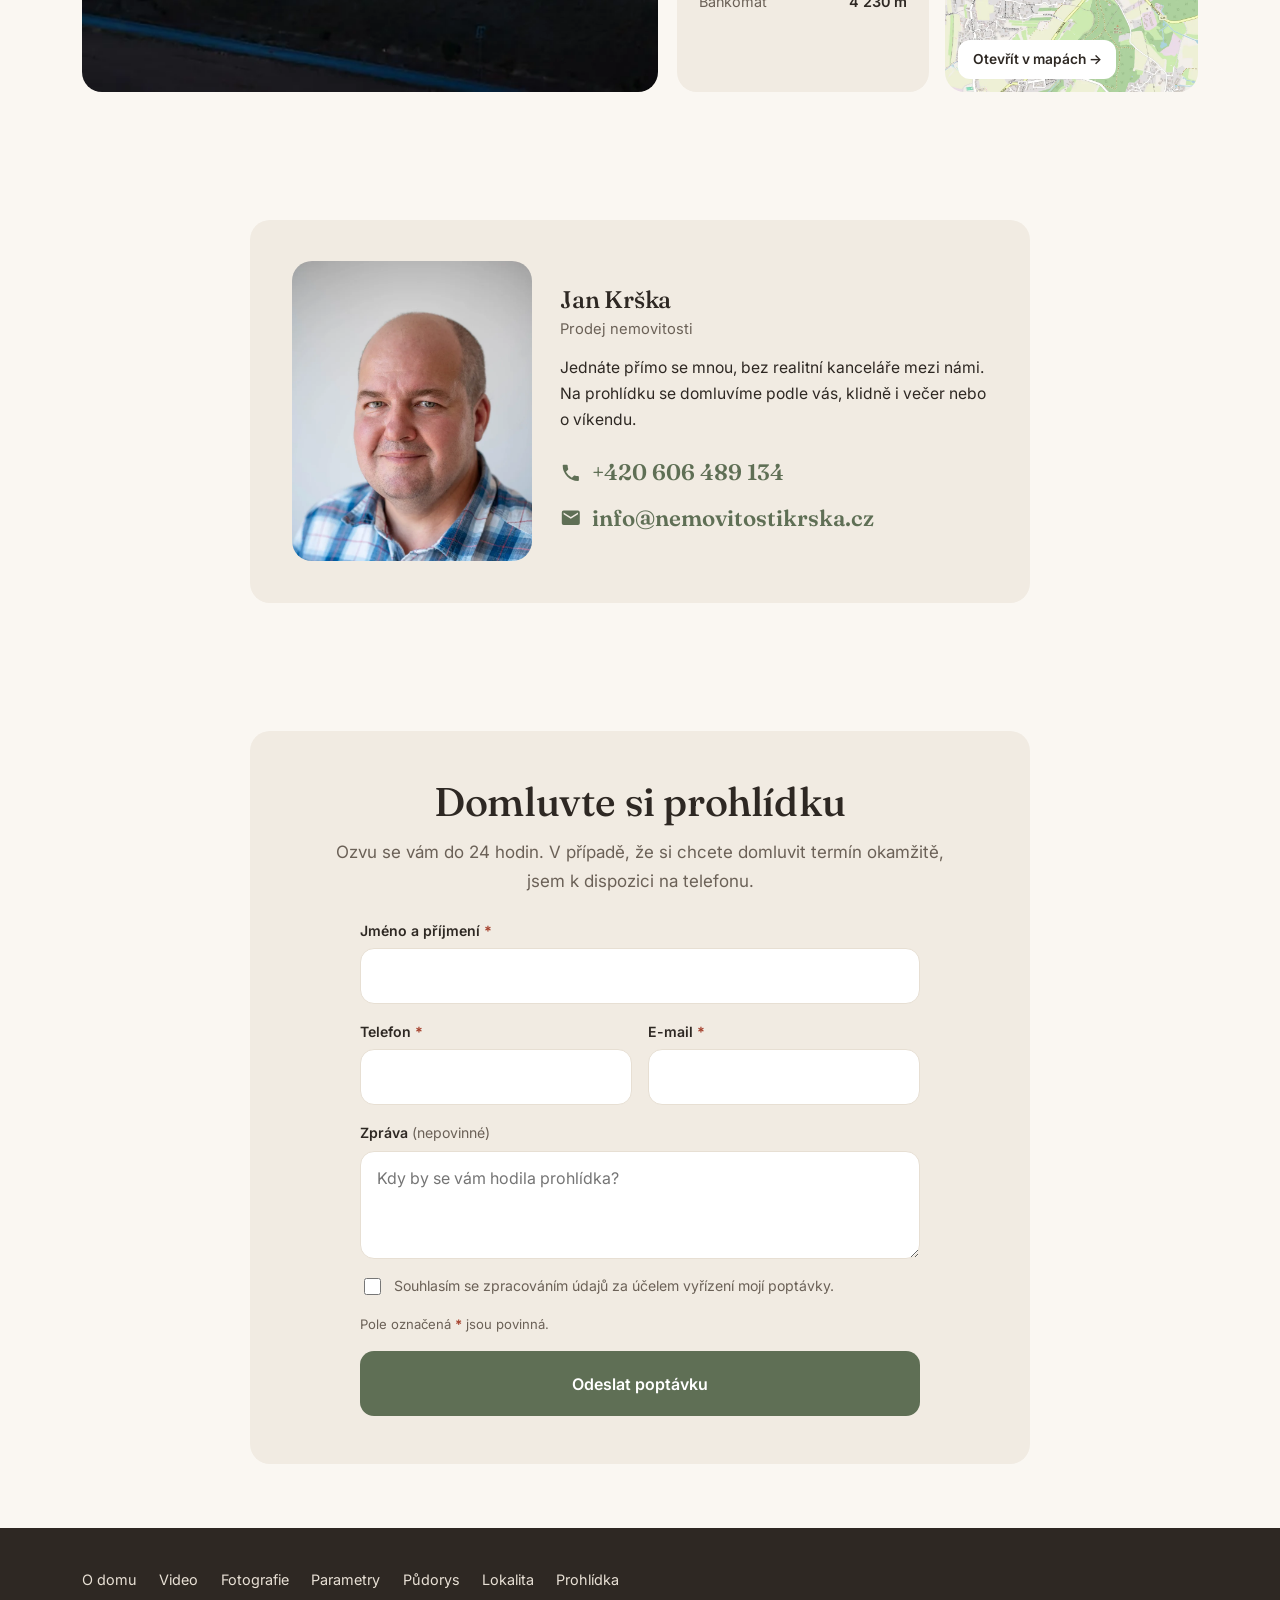
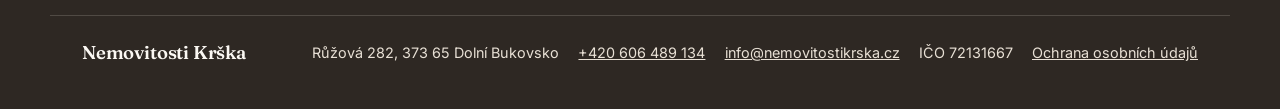
==== commit 628c232c: "lower Adamov price and clarify roller blinds prep Co-Authored-By: Claude Opus 5.5 <noreply@anthropic" ====
--- a/index.html
+++ b/index.html
@@ -28,13 +28,13 @@
 })(window,document,'script','dataLayer','GTM-NCGHG8T5');</script>
 <!-- End Google Tag Manager -->
 <title>Novostavba 5+kk, 193 m² — Adamov u Českých Budějovic</title>
-<meta name="description" content="Přízemní zděná novostavba 5+kk, 193 m², pozemek 815 m² s garáží a jižní terasou v Adamově u Českých Budějovic. Energetická třída B, cena 17 499 000 Kč.">
+<meta name="description" content="Přízemní zděná novostavba 5+kk, 193 m², pozemek 815 m² s garáží a jižní terasou v Adamově u Českých Budějovic. Energetická třída B, cena 16 499 000 Kč.">
 <link rel="canonical" href="https://www.nemovitostikrska.cz/">
 
 <meta property="og:type" content="website">
 <meta property="og:url" content="https://www.nemovitostikrska.cz/">
 <meta property="og:title" content="Novostavba 5+kk, 193 m² — Adamov u Českých Budějovic">
-<meta property="og:description" content="Přízemní zděná novostavba 5+kk, 193 m², pozemek 815 m² s garáží a jižní terasou v Adamově u Českých Budějovic. Energetická třída B, cena 17 499 000 Kč.">
+<meta property="og:description" content="Přízemní zděná novostavba 5+kk, 193 m², pozemek 815 m² s garáží a jižní terasou v Adamově u Českých Budějovic. Energetická třída B, cena 16 499 000 Kč.">
 <meta property="og:image" content="https://www.nemovitostikrska.cz/assets/dum-adamov-5kk-nahled-sdileni.jpg">
 <meta property="og:image:width" content="1200">
 <meta property="og:image:height" content="630">
@@ -44,7 +44,7 @@
 
 <meta name="twitter:card" content="summary_large_image">
 <meta name="twitter:title" content="Novostavba 5+kk, 193 m² — Adamov u Českých Budějovic">
-<meta name="twitter:description" content="Přízemní zděná novostavba 5+kk, 193 m², pozemek 815 m² s garáží a jižní terasou v Adamově u Českých Budějovic. Energetická třída B, cena 17 499 000 Kč.">
+<meta name="twitter:description" content="Přízemní zděná novostavba 5+kk, 193 m², pozemek 815 m² s garáží a jižní terasou v Adamově u Českých Budějovic. Energetická třída B, cena 16 499 000 Kč.">
 <meta name="twitter:image" content="https://www.nemovitostikrska.cz/assets/dum-adamov-5kk-nahled-sdileni.jpg">
 <meta name="twitter:image:alt" content="Osvětlená novostavba přízemního rodinného domu v Adamově za soumraku">
 
@@ -99,7 +99,7 @@
       "provider": { "@id": "https://www.nemovitostikrska.cz/#organizace" },
       "offers": {
         "@type": "Offer",
-        "price": "17499000",
+        "price": "16499000",
         "priceCurrency": "CZK",
         "availability": "https://schema.org/InStock",
         "seller": { "@id": "https://www.nemovitostikrska.cz/#organizace" }
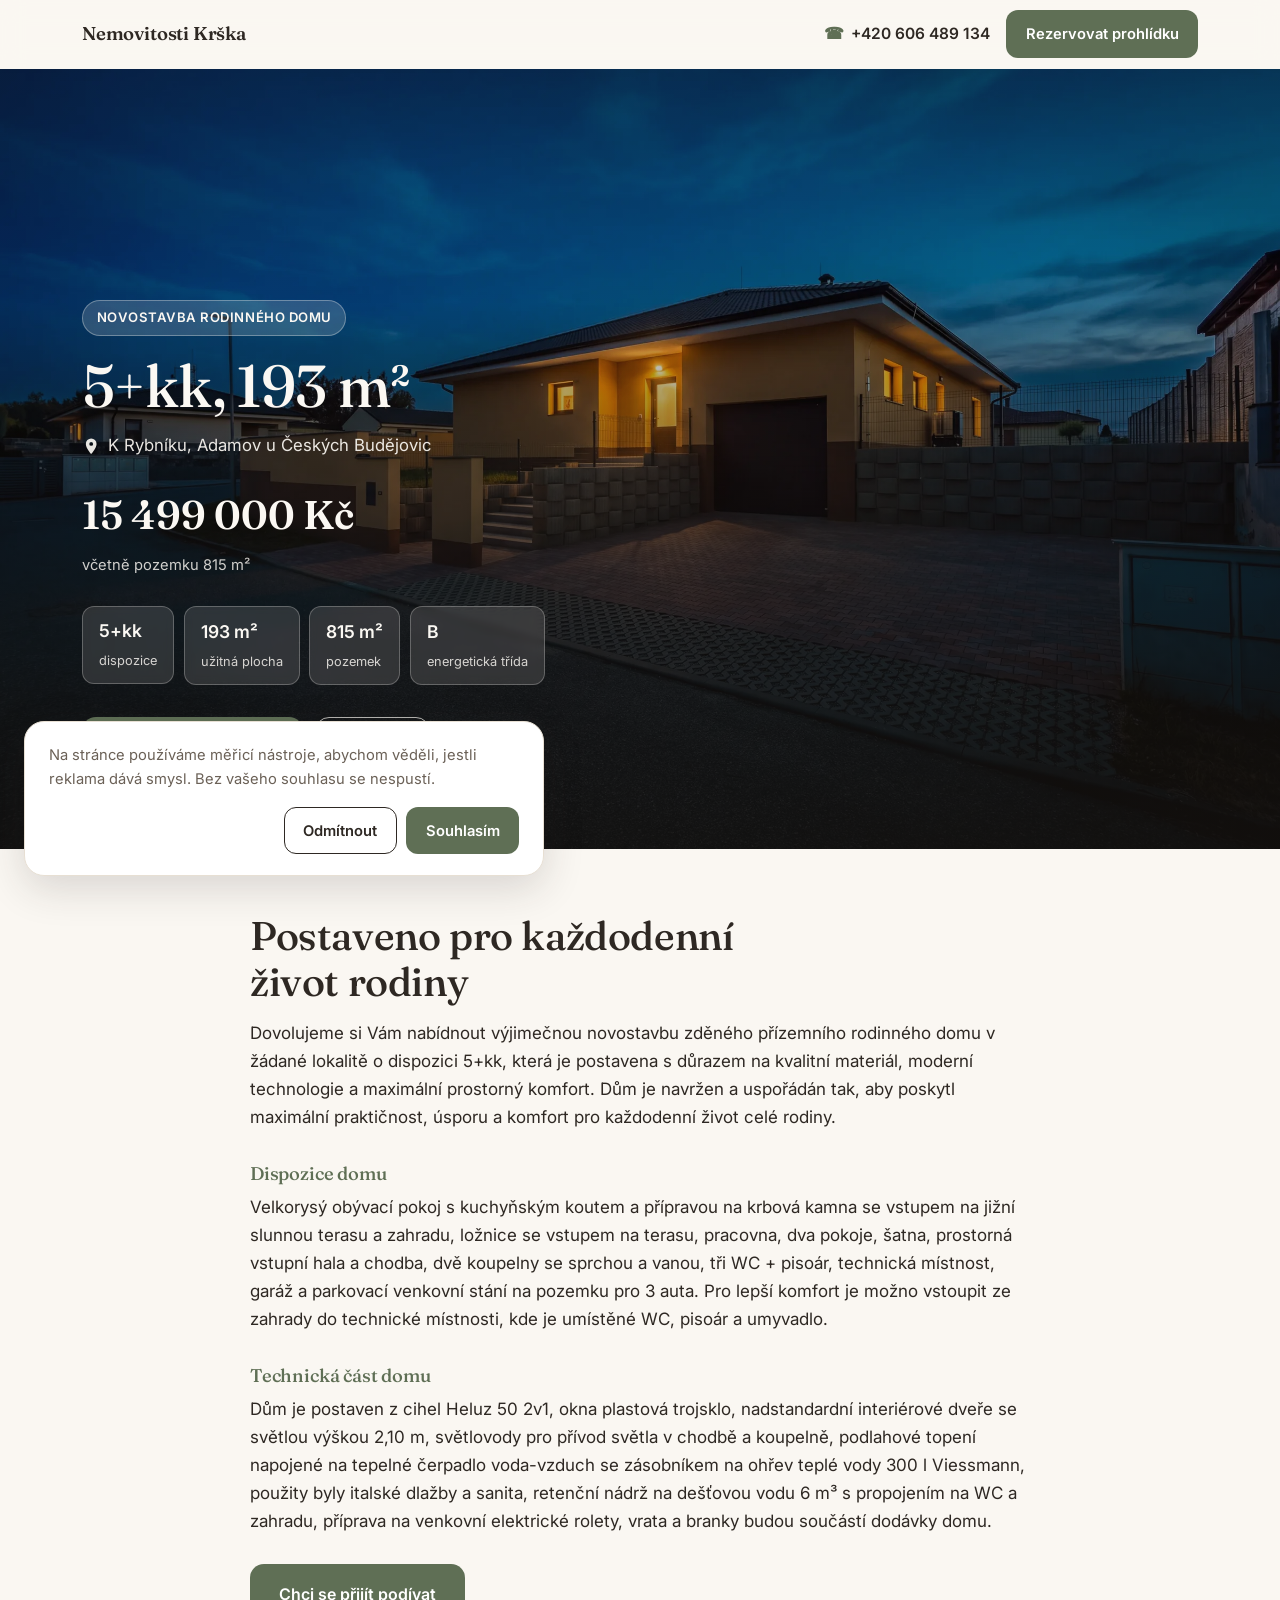
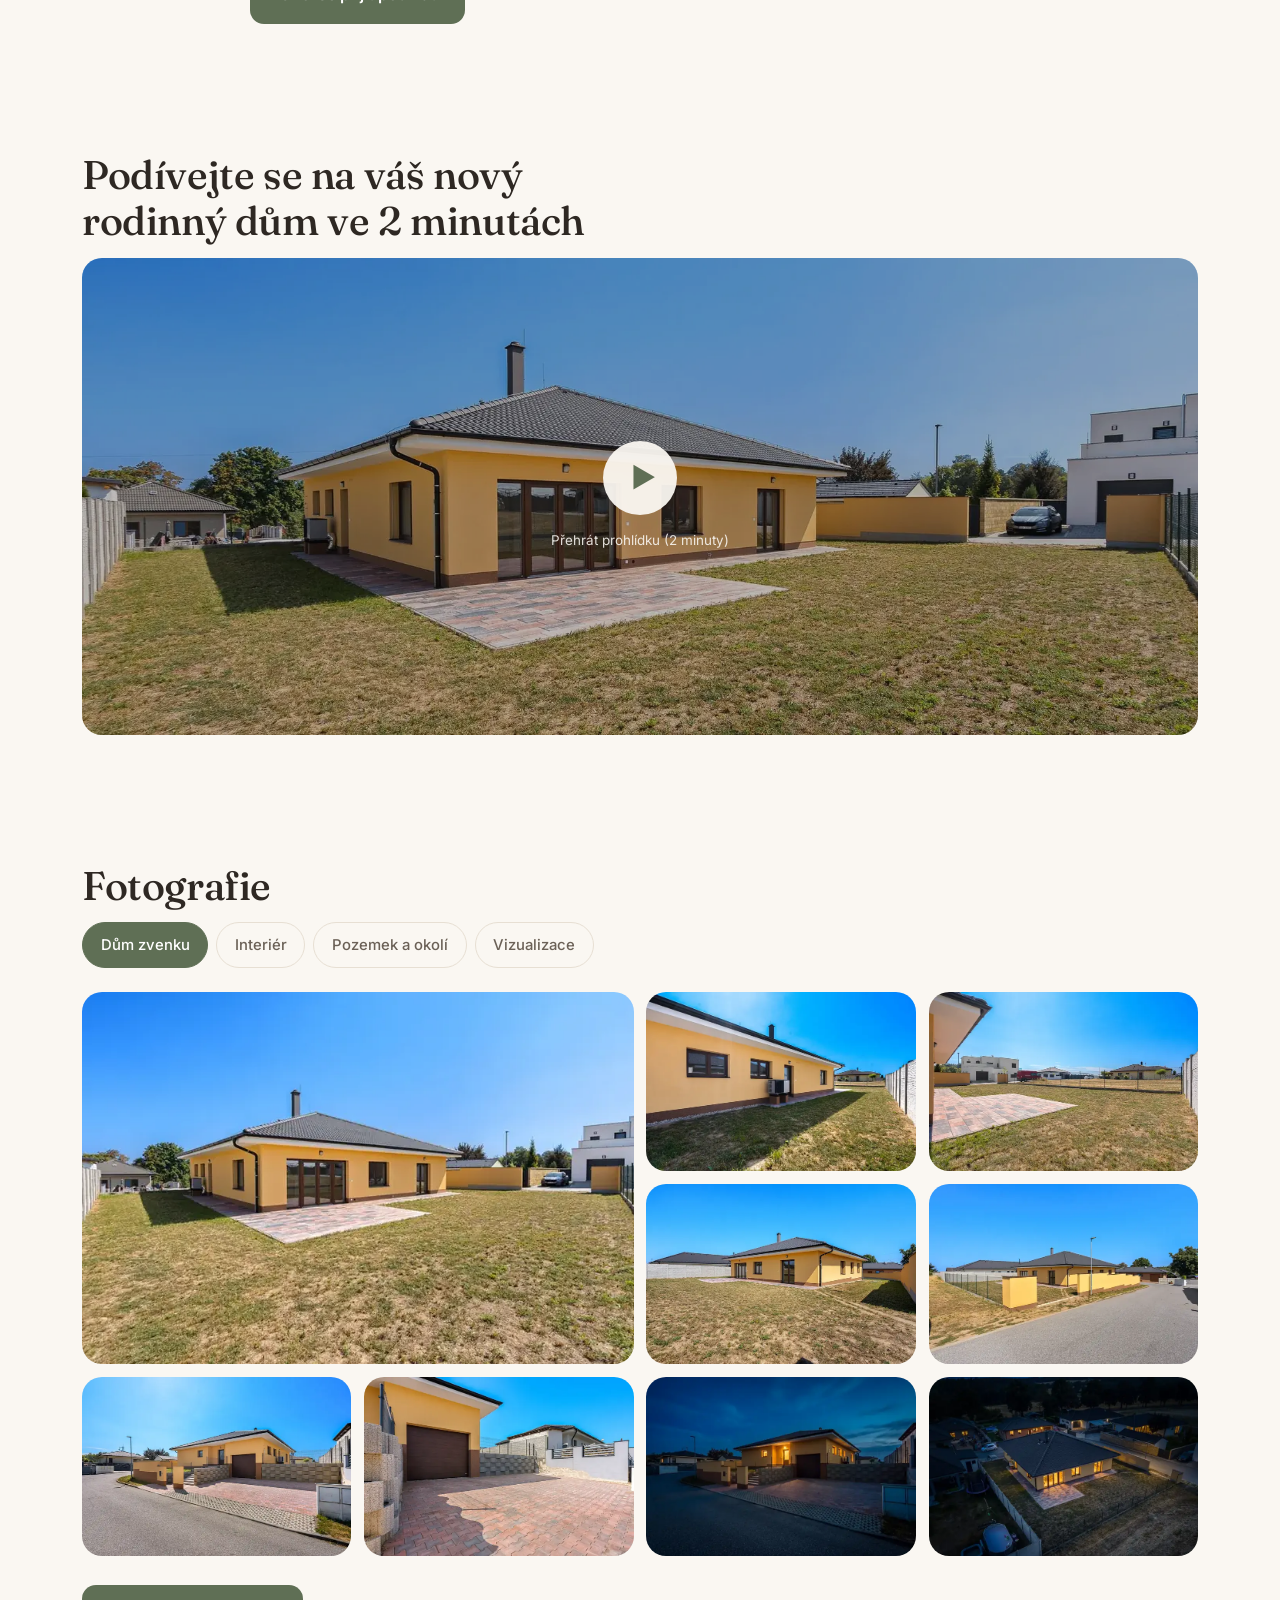
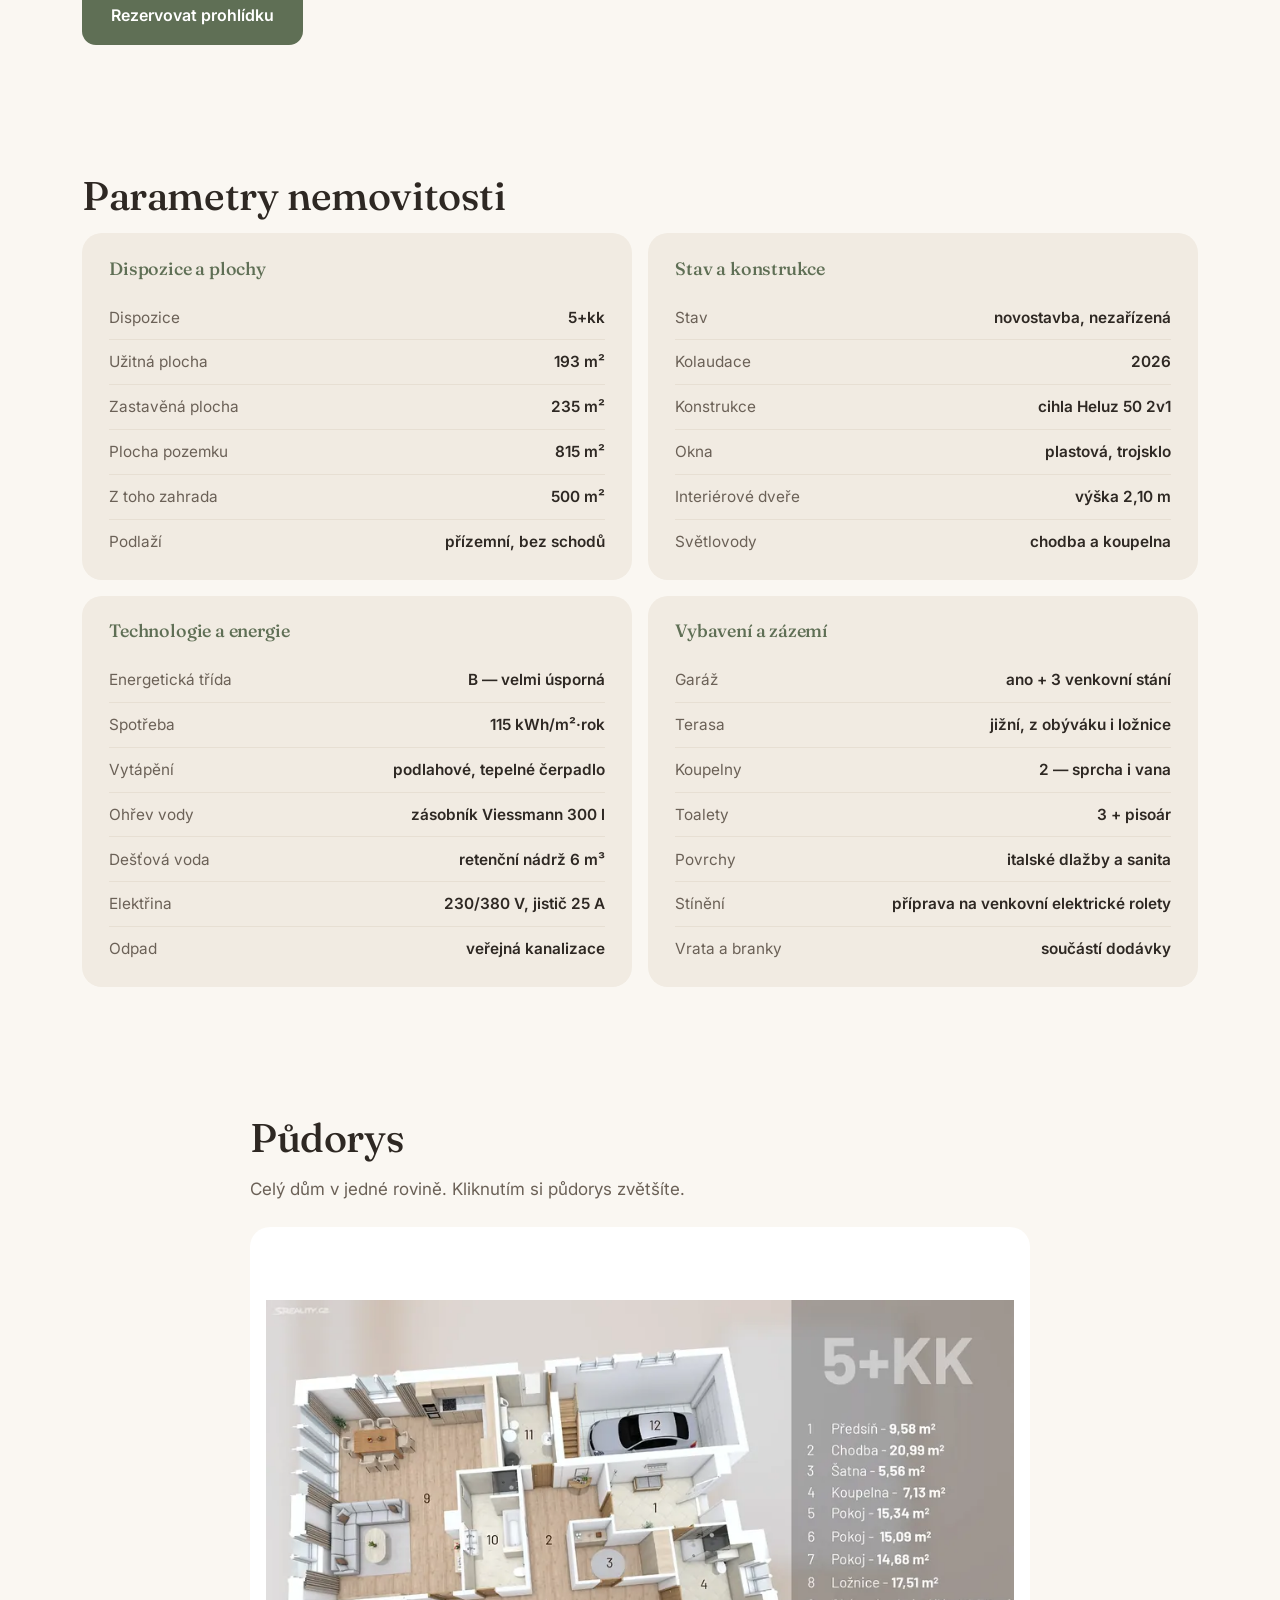
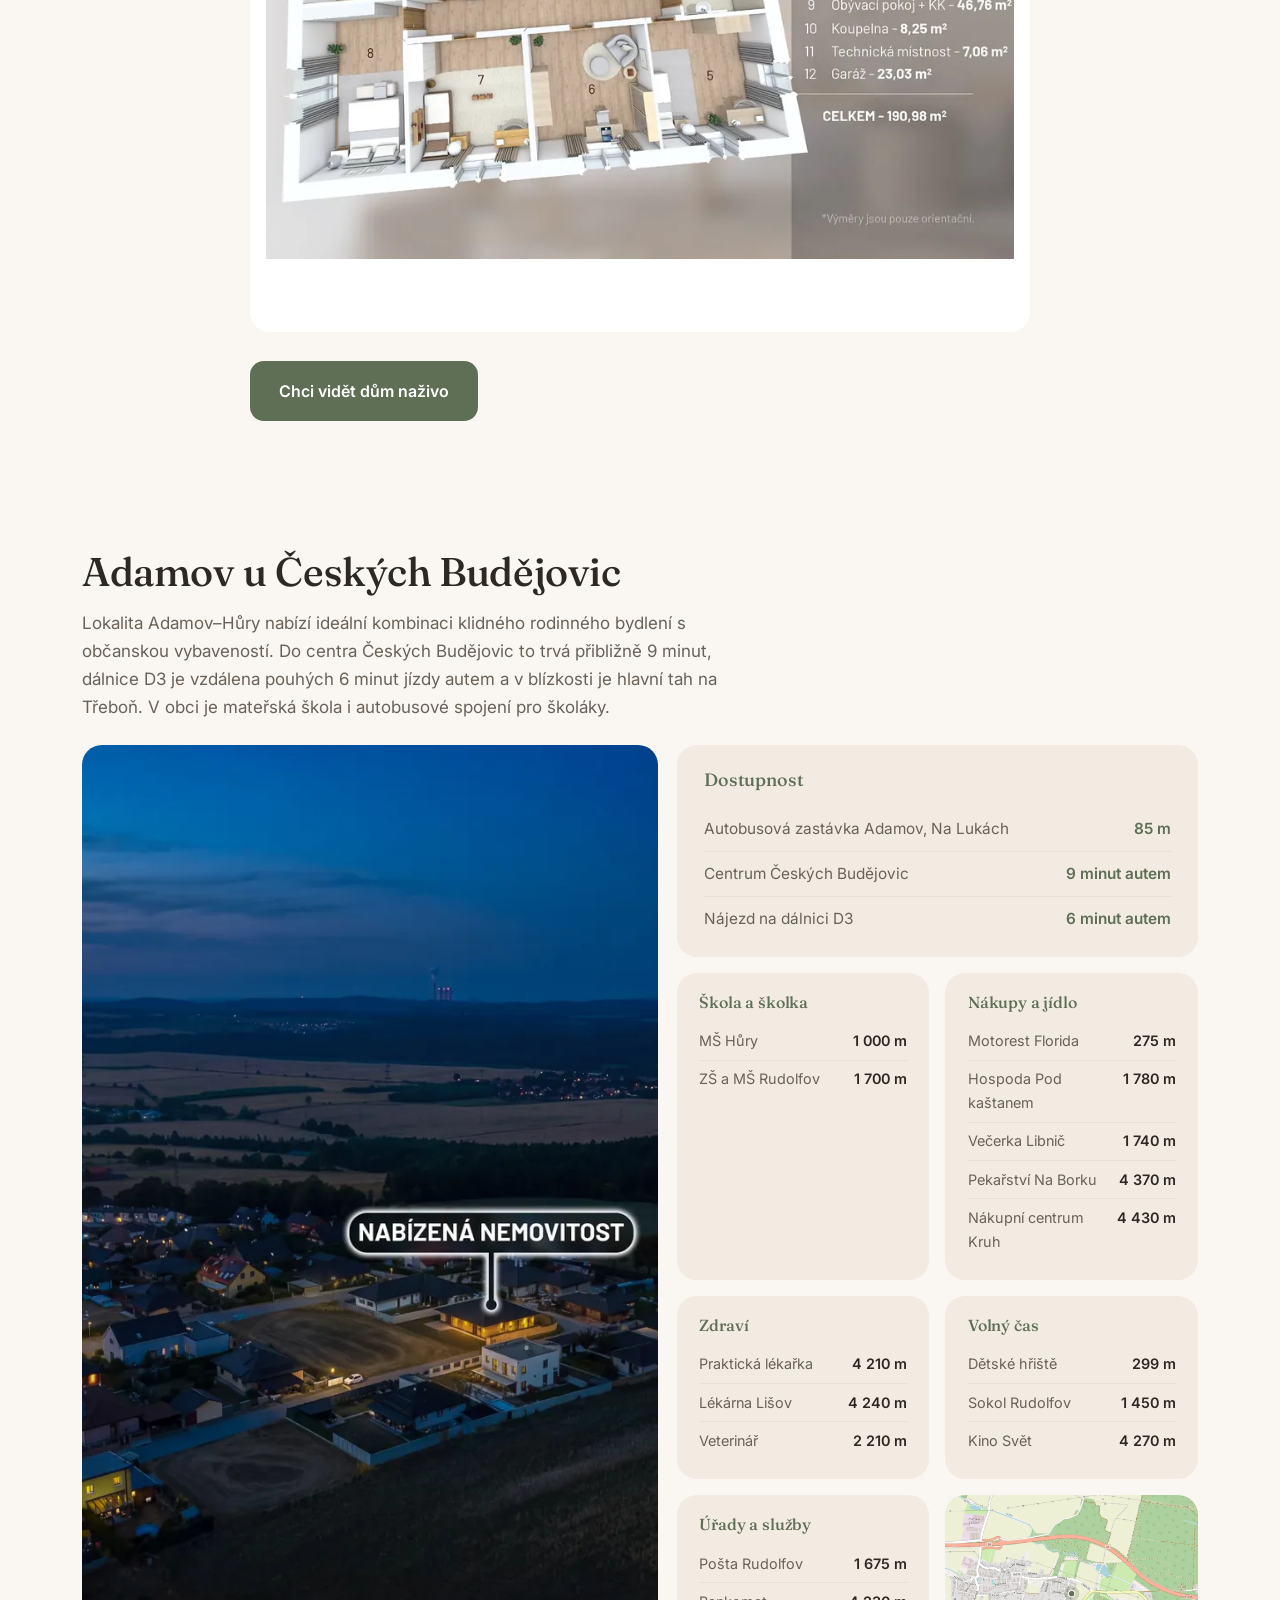
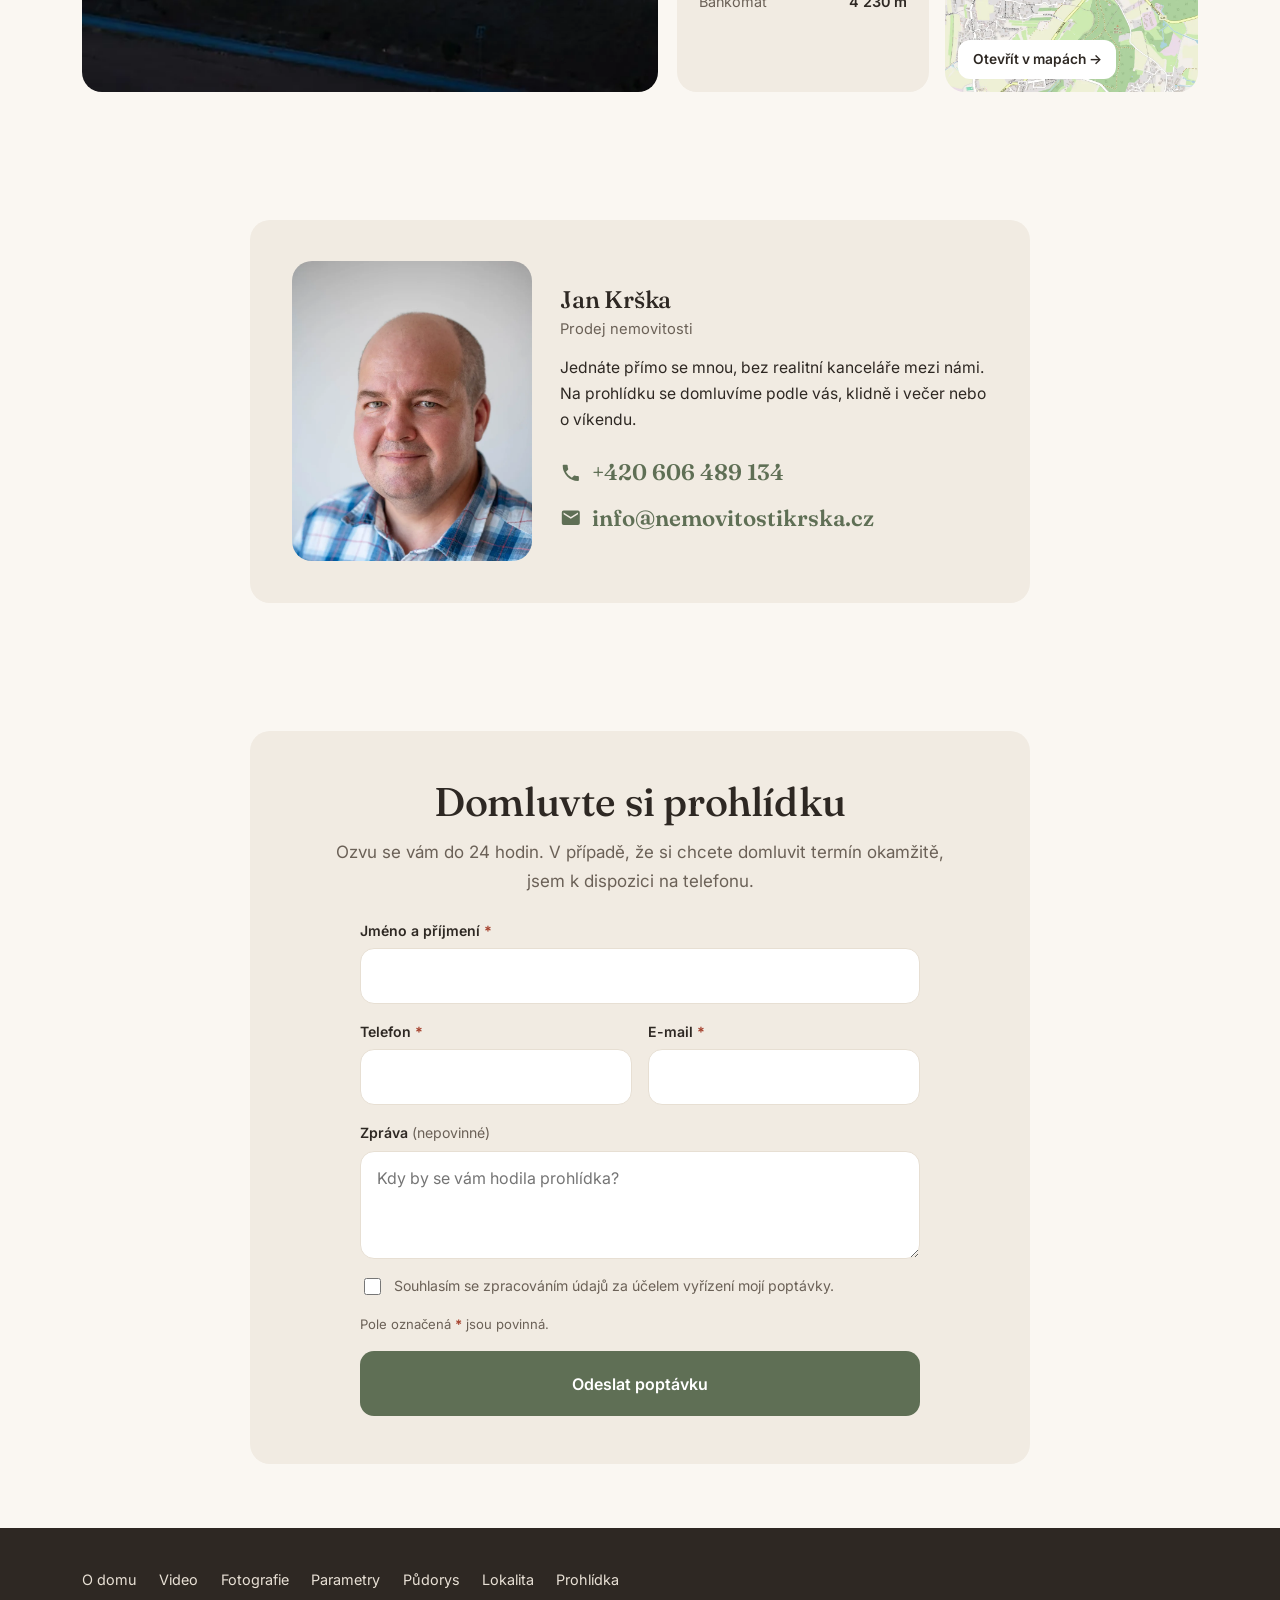
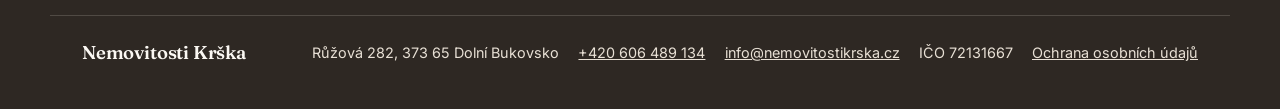
==== commit a7dba1d9: "lower property price to 15 499 000 Kč Co-Authored-By: Claude Opus 5.5 <noreply@anthropic.com>" ====
--- a/index.html
+++ b/index.html
@@ -28,13 +28,13 @@
 })(window,document,'script','dataLayer','GTM-NCGHG8T5');</script>
 <!-- End Google Tag Manager -->
 <title>Novostavba 5+kk, 193 m² — Adamov u Českých Budějovic</title>
-<meta name="description" content="Přízemní zděná novostavba 5+kk, 193 m², pozemek 815 m² s garáží a jižní terasou v Adamově u Českých Budějovic. Energetická třída B, cena 16 499 000 Kč.">
+<meta name="description" content="Přízemní zděná novostavba 5+kk, 193 m², pozemek 815 m² s garáží a jižní terasou v Adamově u Českých Budějovic. Energetická třída B, cena 15 499 000 Kč.">
 <link rel="canonical" href="https://www.nemovitostikrska.cz/">
 
 <meta property="og:type" content="website">
 <meta property="og:url" content="https://www.nemovitostikrska.cz/">
 <meta property="og:title" content="Novostavba 5+kk, 193 m² — Adamov u Českých Budějovic">
-<meta property="og:description" content="Přízemní zděná novostavba 5+kk, 193 m², pozemek 815 m² s garáží a jižní terasou v Adamově u Českých Budějovic. Energetická třída B, cena 16 499 000 Kč.">
+<meta property="og:description" content="Přízemní zděná novostavba 5+kk, 193 m², pozemek 815 m² s garáží a jižní terasou v Adamově u Českých Budějovic. Energetická třída B, cena 15 499 000 Kč.">
 <meta property="og:image" content="https://www.nemovitostikrska.cz/assets/dum-adamov-5kk-nahled-sdileni.jpg">
 <meta property="og:image:width" content="1200">
 <meta property="og:image:height" content="630">
@@ -44,7 +44,7 @@
 
 <meta name="twitter:card" content="summary_large_image">
 <meta name="twitter:title" content="Novostavba 5+kk, 193 m² — Adamov u Českých Budějovic">
-<meta name="twitter:description" content="Přízemní zděná novostavba 5+kk, 193 m², pozemek 815 m² s garáží a jižní terasou v Adamově u Českých Budějovic. Energetická třída B, cena 16 499 000 Kč.">
+<meta name="twitter:description" content="Přízemní zděná novostavba 5+kk, 193 m², pozemek 815 m² s garáží a jižní terasou v Adamově u Českých Budějovic. Energetická třída B, cena 15 499 000 Kč.">
 <meta name="twitter:image" content="https://www.nemovitostikrska.cz/assets/dum-adamov-5kk-nahled-sdileni.jpg">
 <meta name="twitter:image:alt" content="Osvětlená novostavba přízemního rodinného domu v Adamově za soumraku">
 
@@ -99,7 +99,7 @@
       "provider": { "@id": "https://www.nemovitostikrska.cz/#organizace" },
       "offers": {
         "@type": "Offer",
-        "price": "16499000",
+        "price": "15499000",
         "priceCurrency": "CZK",
         "availability": "https://schema.org/InStock",
         "seller": { "@id": "https://www.nemovitostikrska.cz/#organizace" }
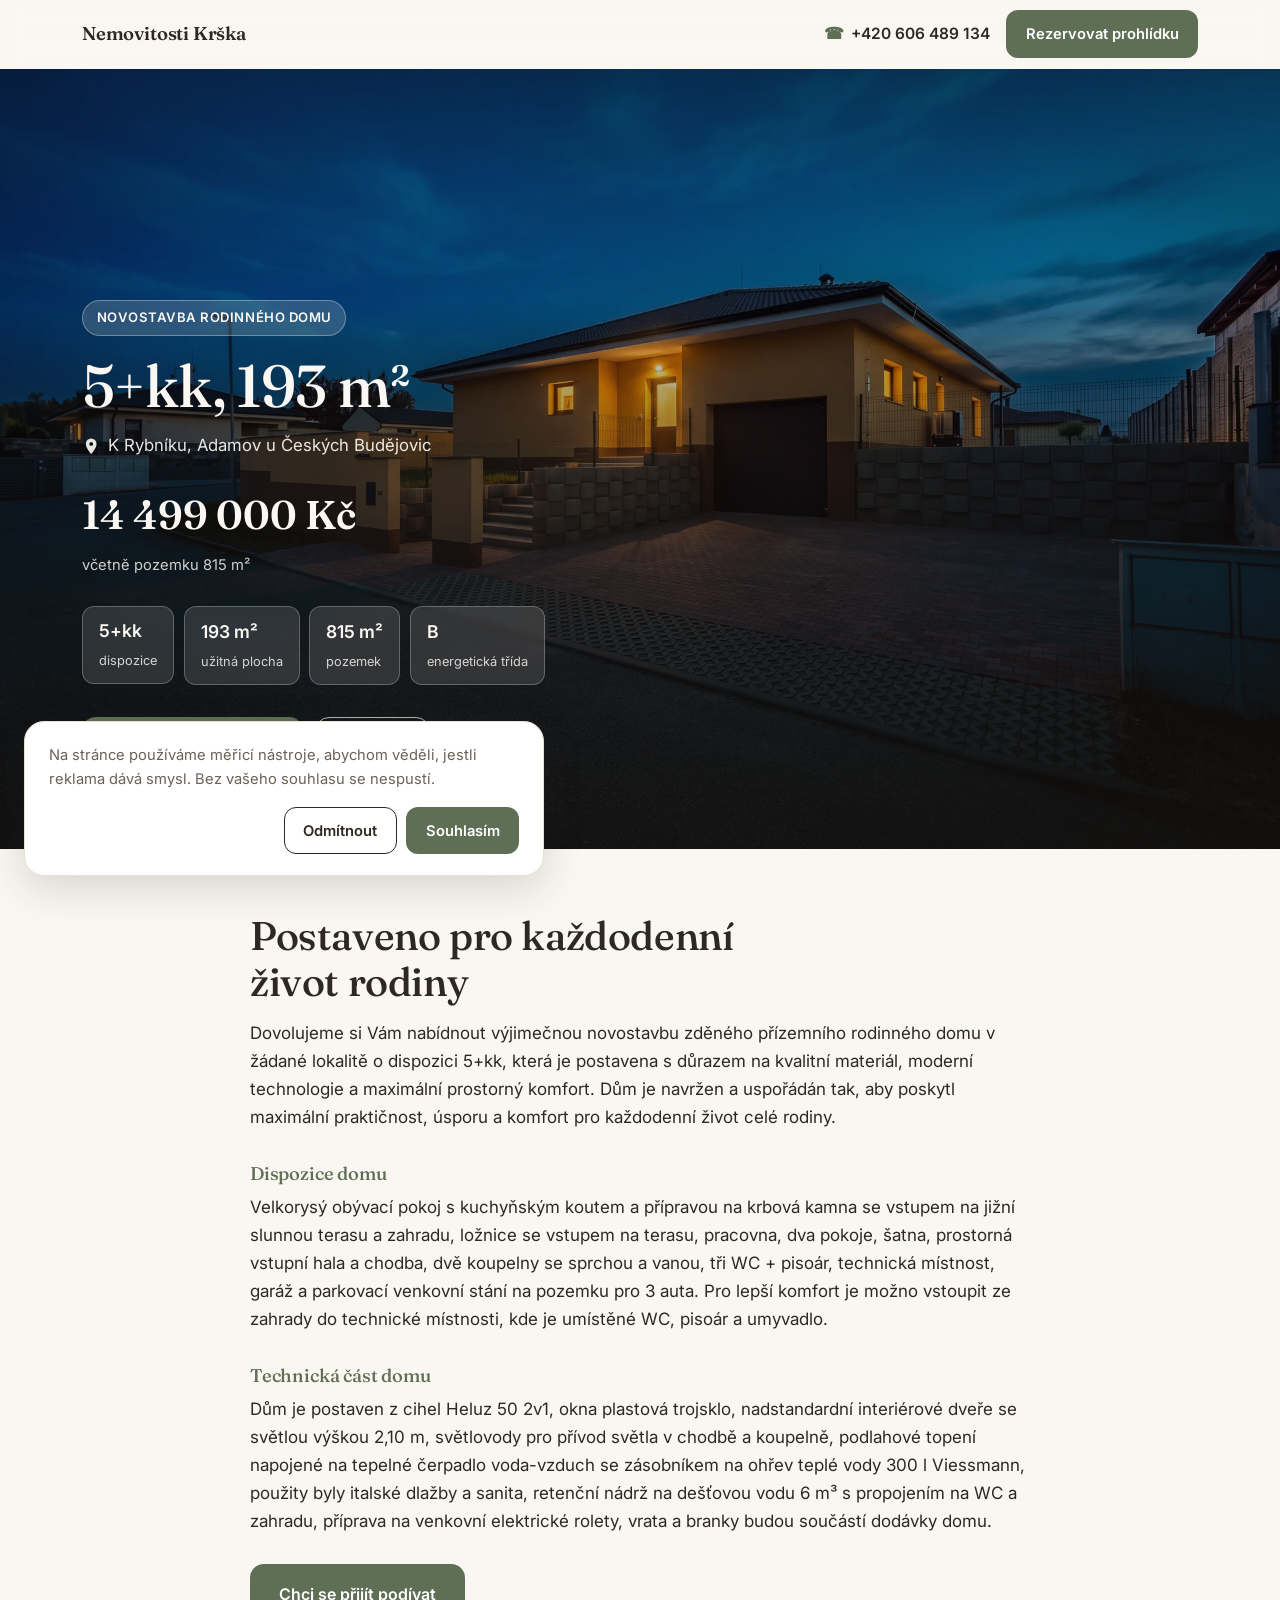
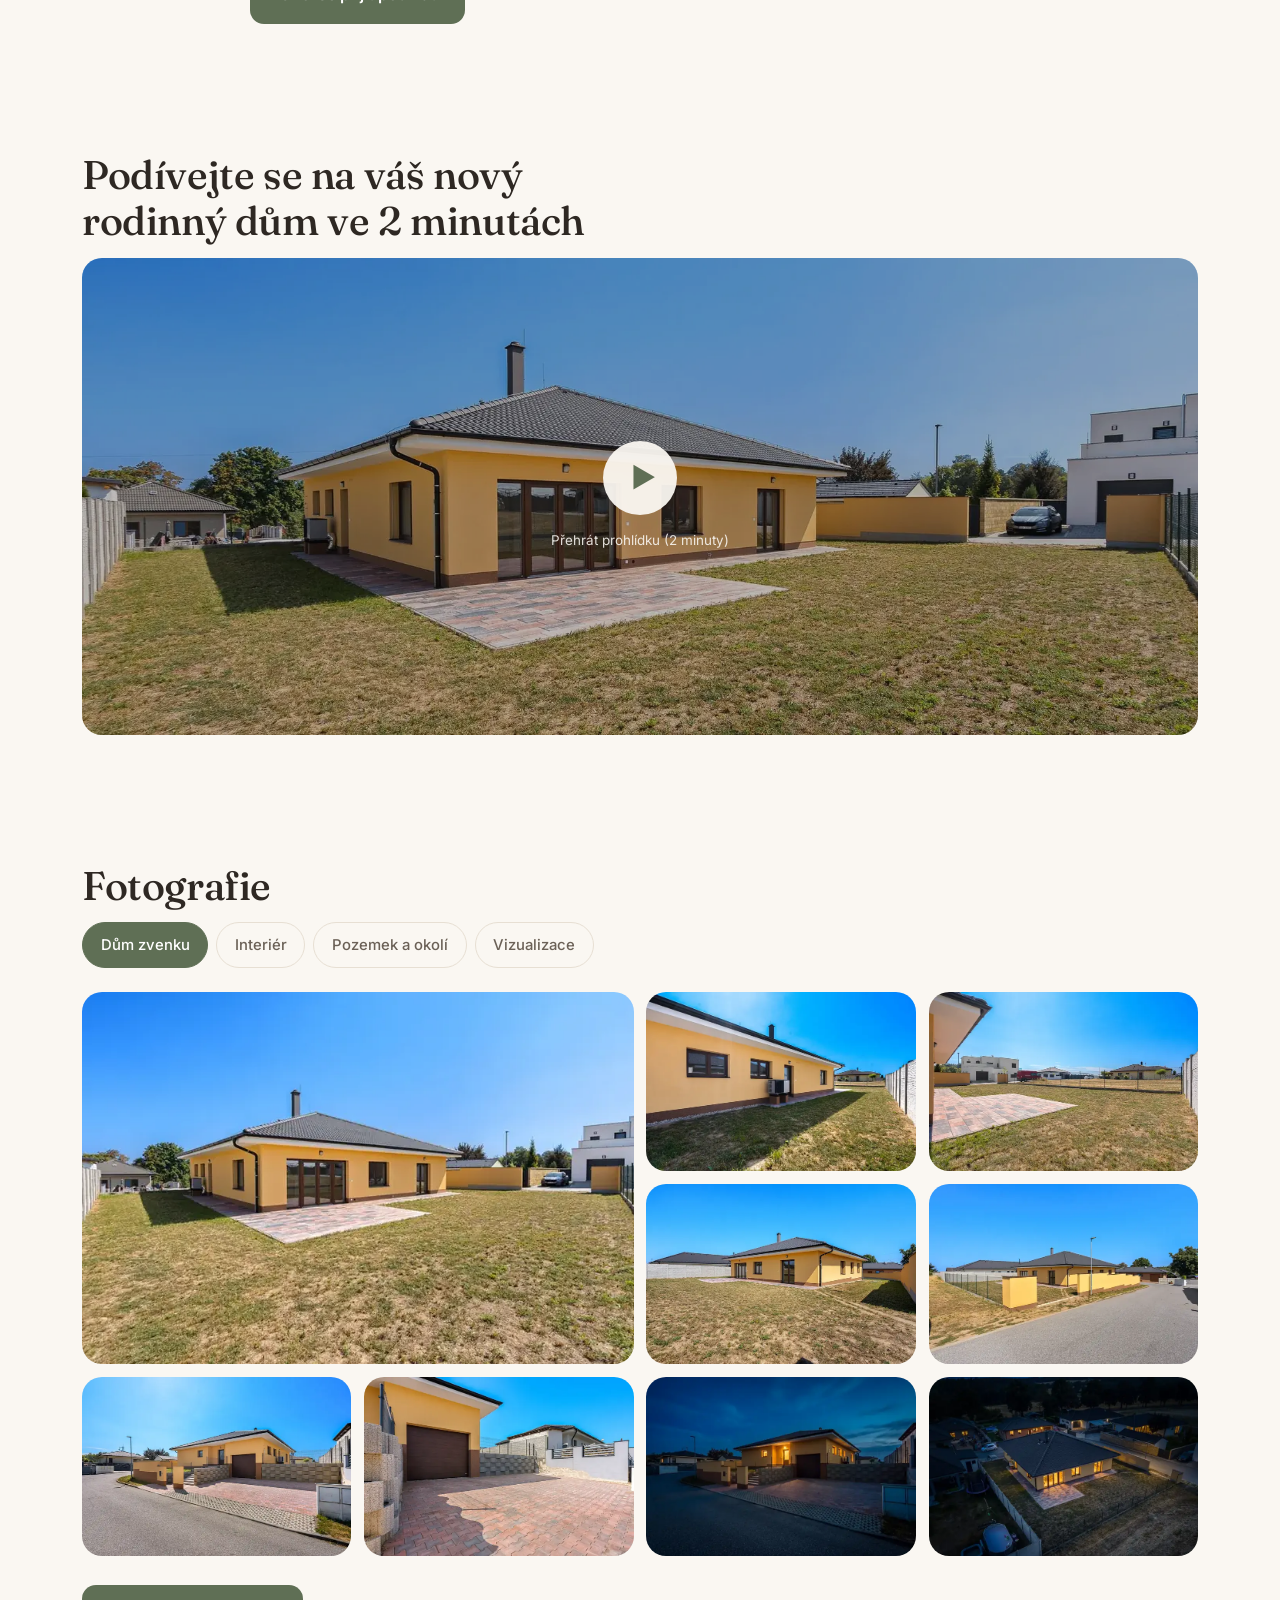
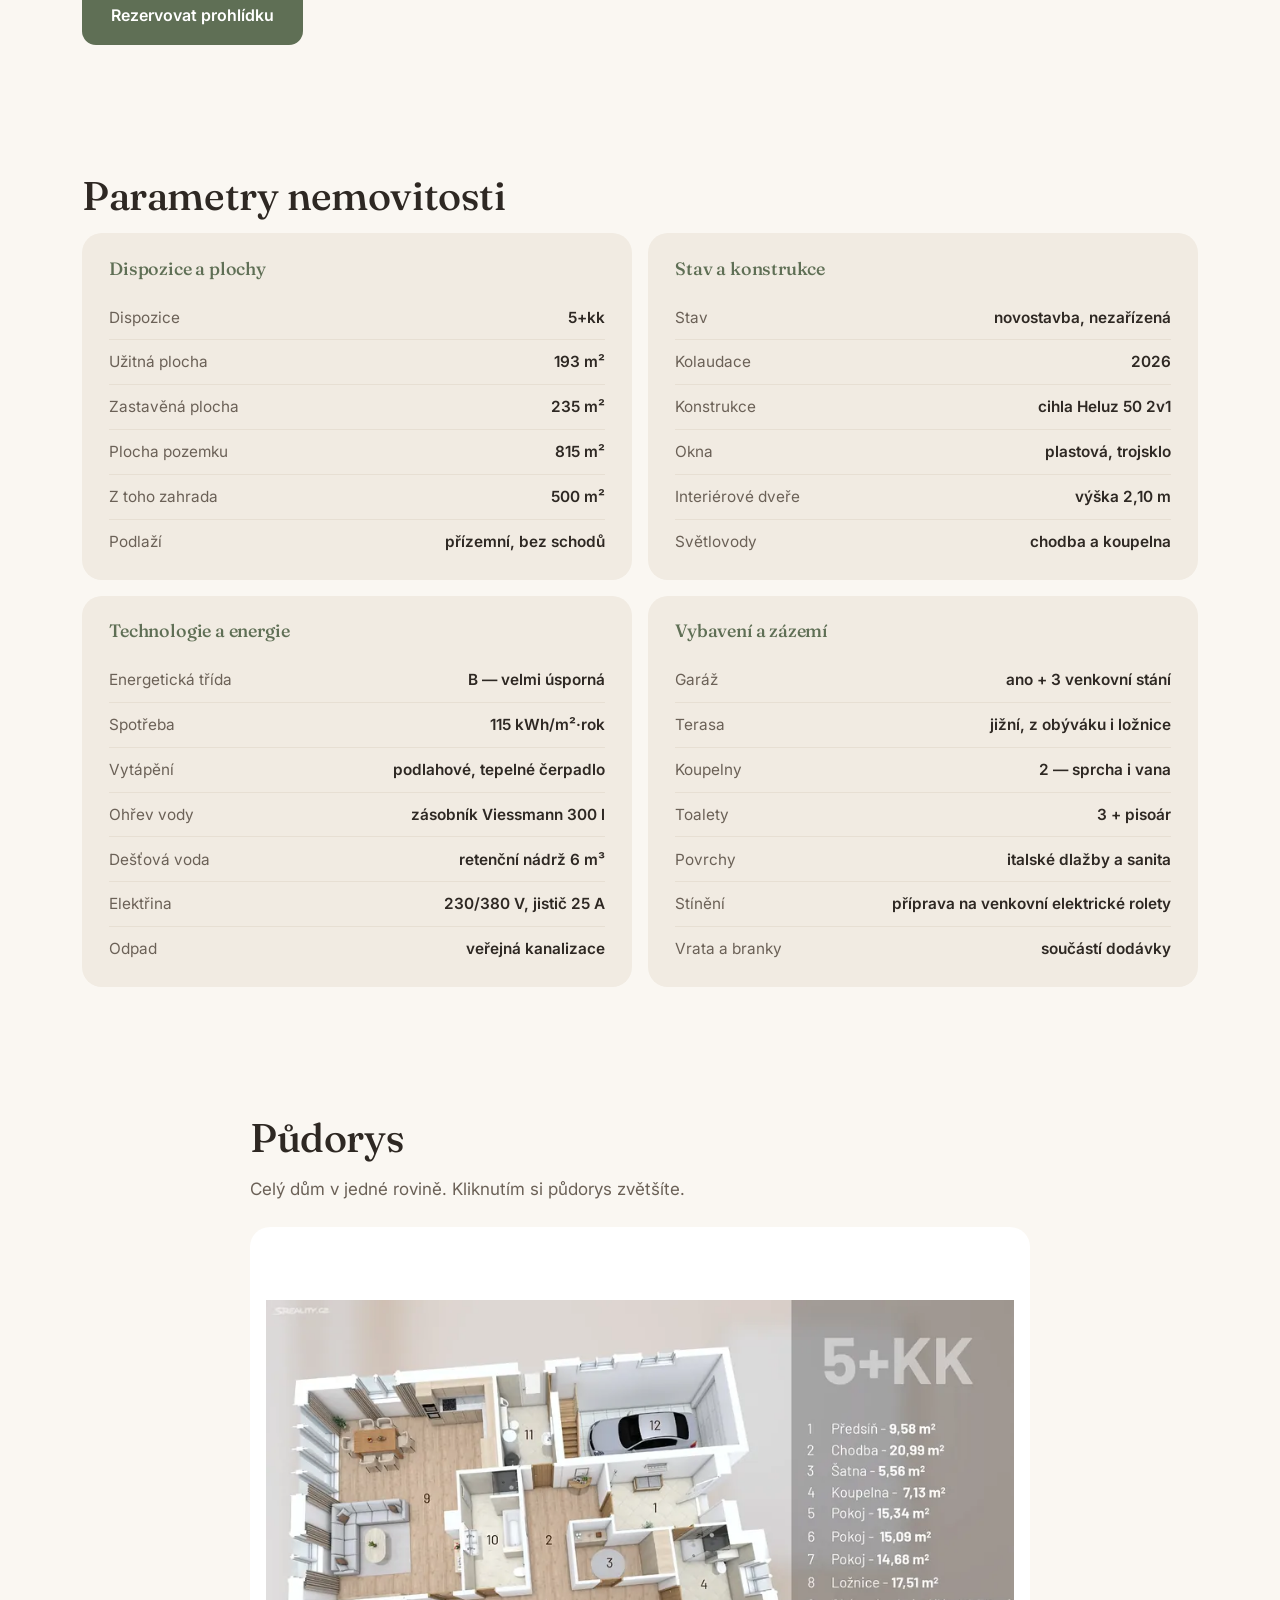
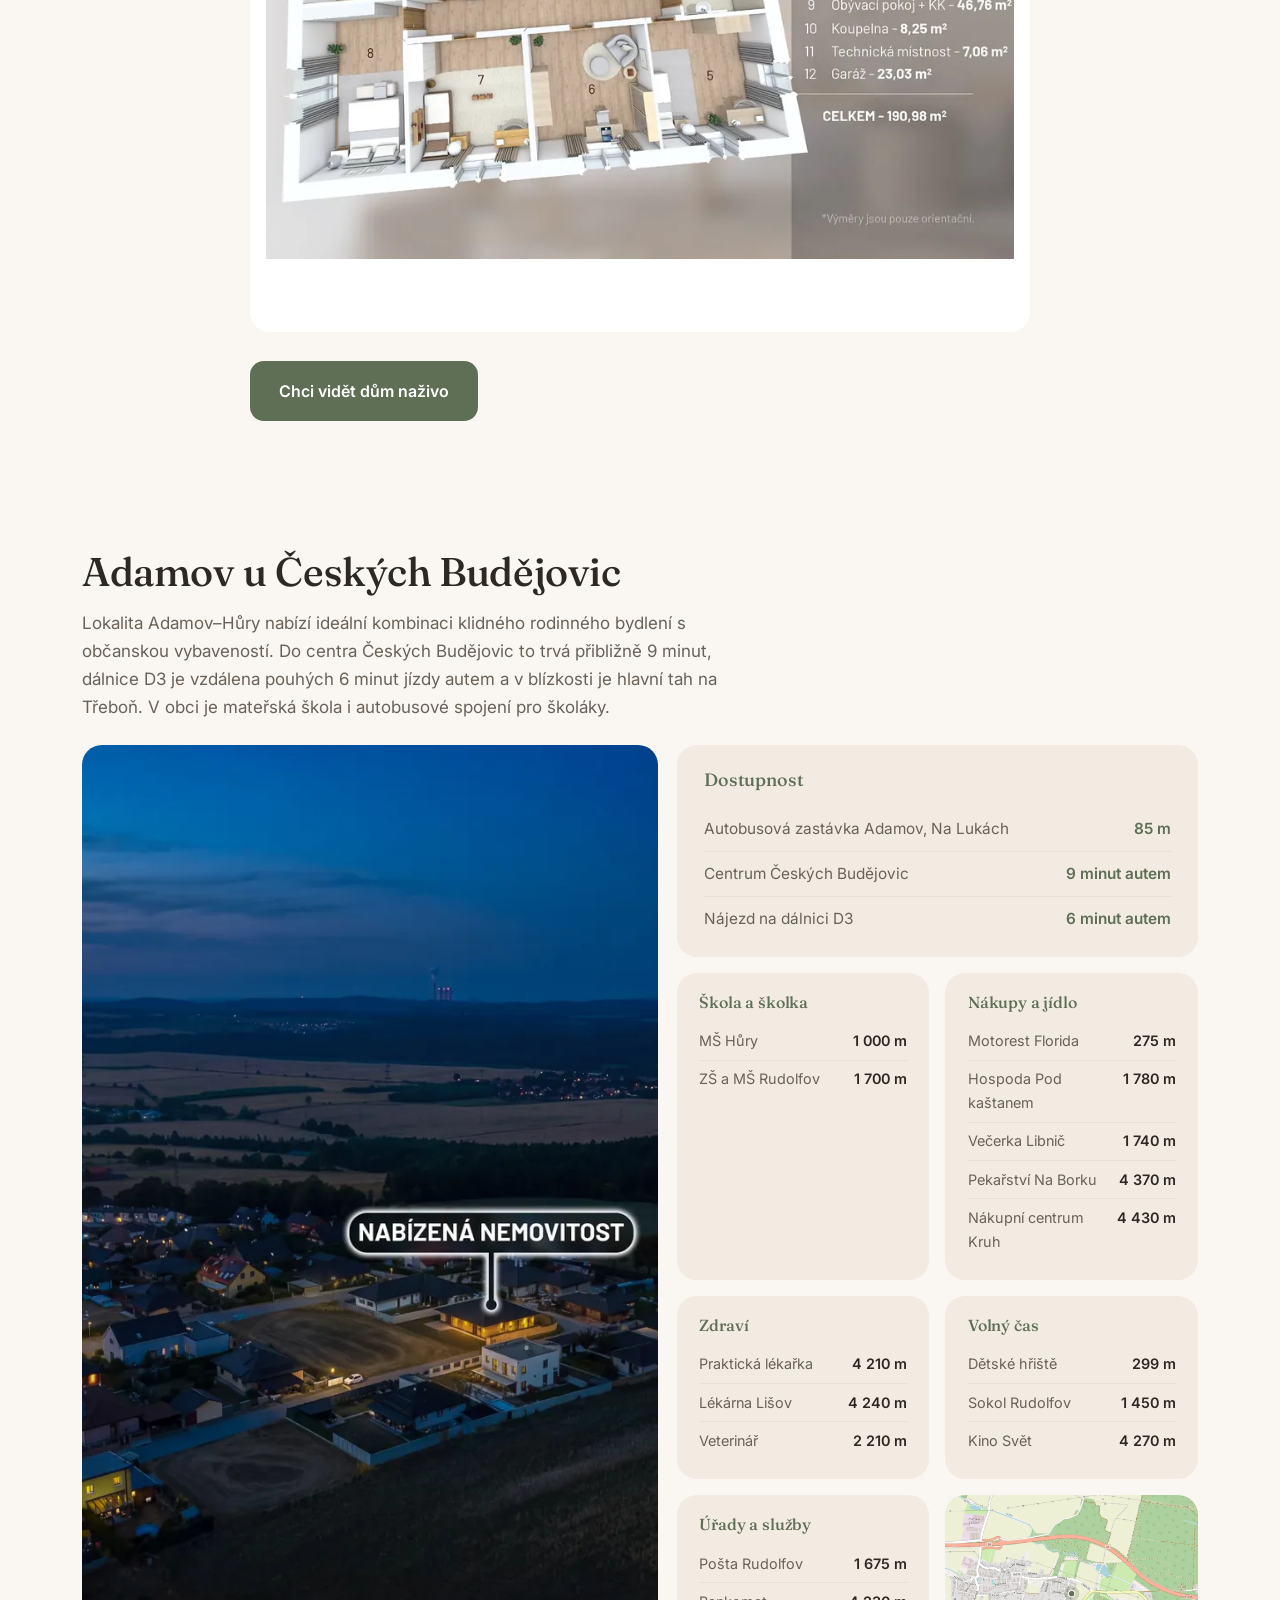
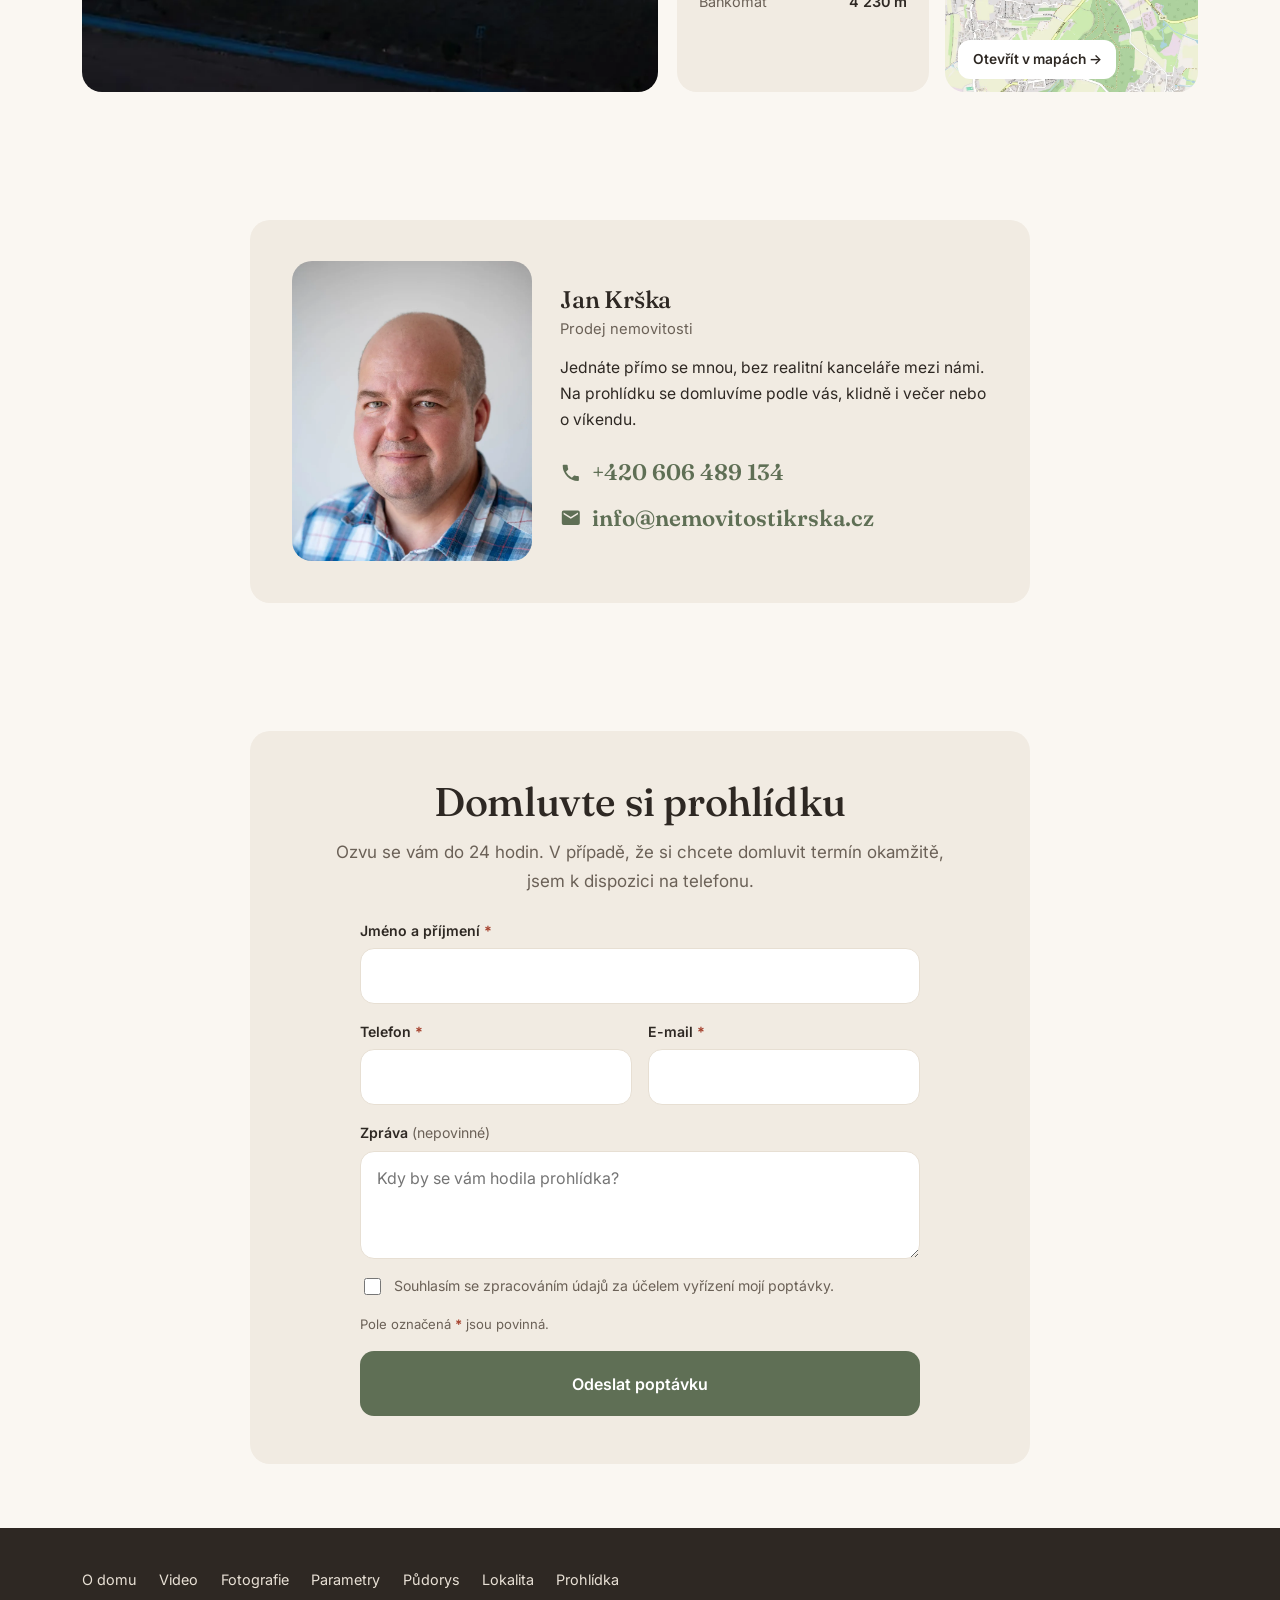
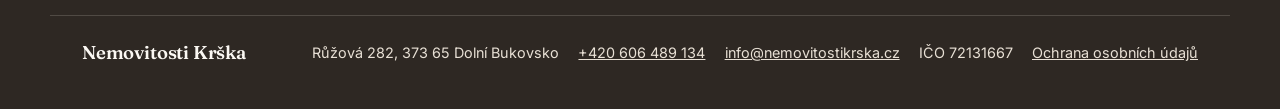
==== commit 0786c423: "lower property price to 14 499 000 Kč Co-Authored-By: Claude Opus 5.5 <noreply@anthropic.com>" ====
--- a/index.html
+++ b/index.html
@@ -28,13 +28,13 @@
 })(window,document,'script','dataLayer','GTM-NCGHG8T5');</script>
 <!-- End Google Tag Manager -->
 <title>Novostavba 5+kk, 193 m² — Adamov u Českých Budějovic</title>
-<meta name="description" content="Přízemní zděná novostavba 5+kk, 193 m², pozemek 815 m² s garáží a jižní terasou v Adamově u Českých Budějovic. Energetická třída B, cena 15 499 000 Kč.">
+<meta name="description" content="Přízemní zděná novostavba 5+kk, 193 m², pozemek 815 m² s garáží a jižní terasou v Adamově u Českých Budějovic. Energetická třída B, cena 14 499 000 Kč.">
 <link rel="canonical" href="https://www.nemovitostikrska.cz/">
 
 <meta property="og:type" content="website">
 <meta property="og:url" content="https://www.nemovitostikrska.cz/">
 <meta property="og:title" content="Novostavba 5+kk, 193 m² — Adamov u Českých Budějovic">
-<meta property="og:description" content="Přízemní zděná novostavba 5+kk, 193 m², pozemek 815 m² s garáží a jižní terasou v Adamově u Českých Budějovic. Energetická třída B, cena 15 499 000 Kč.">
+<meta property="og:description" content="Přízemní zděná novostavba 5+kk, 193 m², pozemek 815 m² s garáží a jižní terasou v Adamově u Českých Budějovic. Energetická třída B, cena 14 499 000 Kč.">
 <meta property="og:image" content="https://www.nemovitostikrska.cz/assets/dum-adamov-5kk-nahled-sdileni.jpg">
 <meta property="og:image:width" content="1200">
 <meta property="og:image:height" content="630">
@@ -44,7 +44,7 @@
 
 <meta name="twitter:card" content="summary_large_image">
 <meta name="twitter:title" content="Novostavba 5+kk, 193 m² — Adamov u Českých Budějovic">
-<meta name="twitter:description" content="Přízemní zděná novostavba 5+kk, 193 m², pozemek 815 m² s garáží a jižní terasou v Adamově u Českých Budějovic. Energetická třída B, cena 15 499 000 Kč.">
+<meta name="twitter:description" content="Přízemní zděná novostavba 5+kk, 193 m², pozemek 815 m² s garáží a jižní terasou v Adamově u Českých Budějovic. Energetická třída B, cena 14 499 000 Kč.">
 <meta name="twitter:image" content="https://www.nemovitostikrska.cz/assets/dum-adamov-5kk-nahled-sdileni.jpg">
 <meta name="twitter:image:alt" content="Osvětlená novostavba přízemního rodinného domu v Adamově za soumraku">
 
@@ -99,7 +99,7 @@
       "provider": { "@id": "https://www.nemovitostikrska.cz/#organizace" },
       "offers": {
         "@type": "Offer",
-        "price": "15499000",
+        "price": "14499000",
         "priceCurrency": "CZK",
         "availability": "https://schema.org/InStock",
         "seller": { "@id": "https://www.nemovitostikrska.cz/#organizace" }
